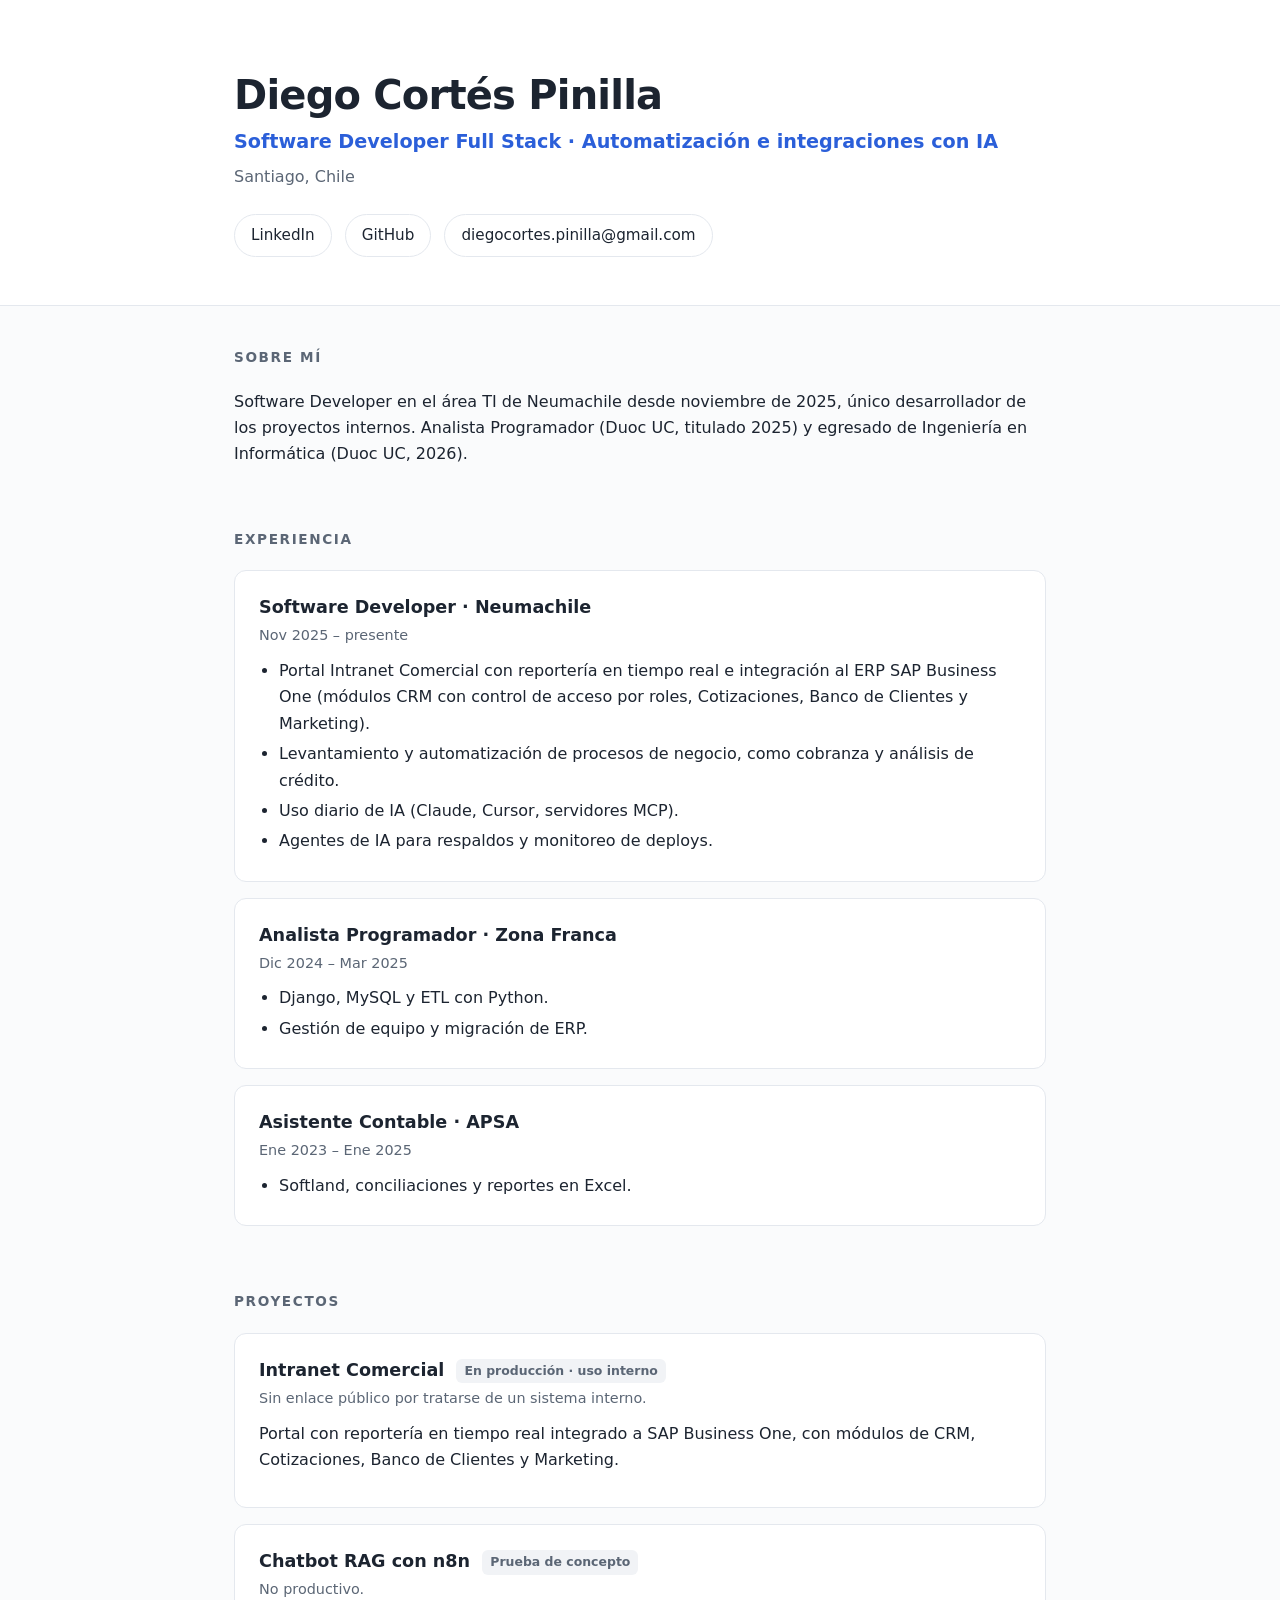
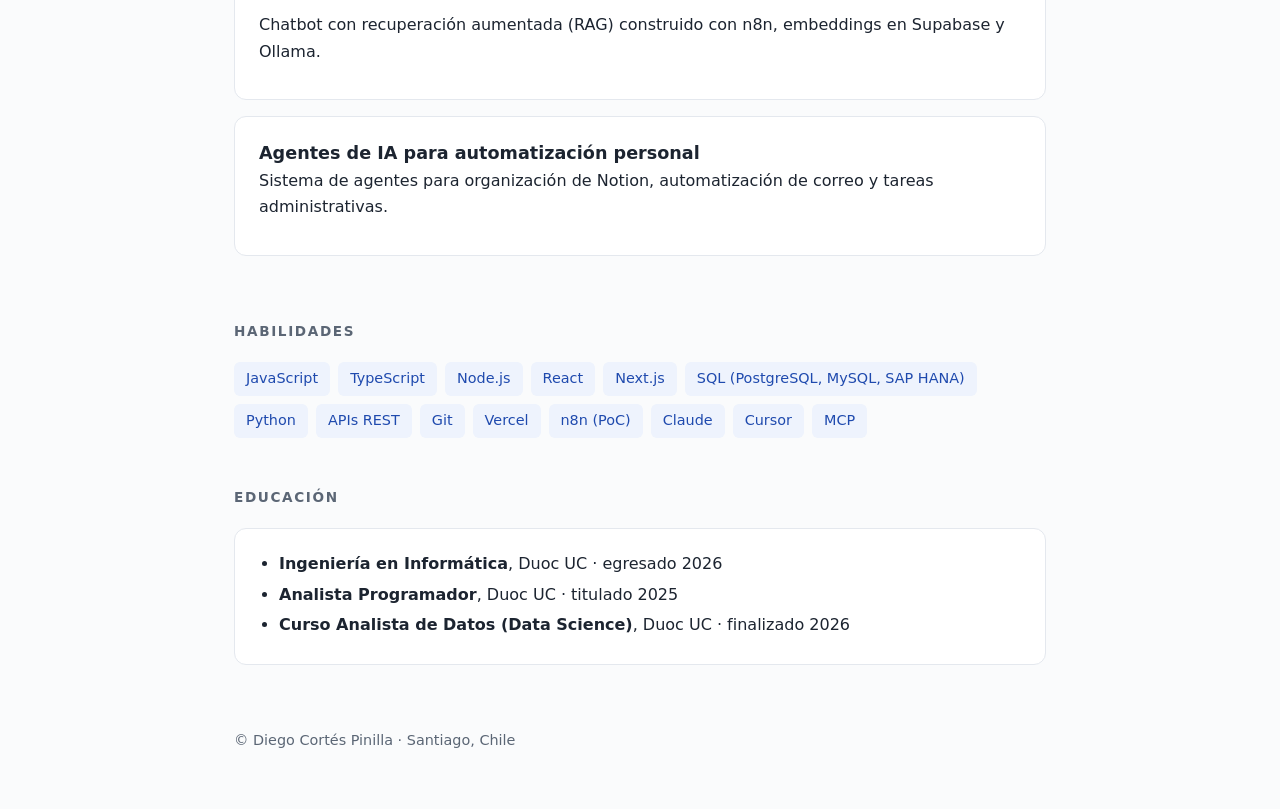
==== index.html @ e6b316a3 "Portafolio inicial" ====
<!DOCTYPE html>
<html lang="es"><head><meta charset="utf-8">
<meta name="viewport" content="width=device-width,initial-scale=1">
<title>Diego Cortés Pinilla · Software Developer Full Stack</title>
<meta name="description" content="Software Developer Full Stack · Automatización e integraciones con IA. Santiago, Chile.">
<style>
:root{--ink:#1c2430;--mute:#5b6675;--line:#e4e8ee;--acc:#2b5fd9;--bg:#fafbfc}
*{box-sizing:border-box}
body{margin:0;background:var(--bg);color:var(--ink);font:16px/1.65 system-ui,-apple-system,"Segoe UI",Roboto,Helvetica,Arial,sans-serif}
.w{max-width:860px;margin:0 auto;padding:0 24px}
header{padding:72px 0 40px;border-bottom:1px solid var(--line);background:#fff}
h1{font-size:2.5rem;line-height:1.15;margin:0 0 8px;letter-spacing:-.02em}
.sub{font-size:1.2rem;color:var(--acc);margin:0 0 6px;font-weight:600}
.loc{color:var(--mute);margin:0 0 24px}
.links a{display:inline-block;margin:0 8px 8px 0;padding:8px 16px;border:1px solid var(--line);border-radius:999px;color:var(--ink);text-decoration:none;font-size:.95rem;background:#fff}
.links a:hover{border-color:var(--acc);color:var(--acc)}
section{padding:40px 0 8px}
h2{font-size:.85rem;text-transform:uppercase;letter-spacing:.12em;color:var(--mute);margin:0 0 20px}
.card{background:#fff;border:1px solid var(--line);border-radius:12px;padding:22px 24px;margin-bottom:16px}
.card h3{margin:0;font-size:1.1rem}
.meta{color:var(--mute);font-size:.9rem;margin:2px 0 10px}
ul{margin:0;padding-left:20px}li{margin-bottom:4px}
p{margin:0 0 12px}
.tags{display:flex;flex-wrap:wrap;gap:8px}
.tags span{background:#eef3fd;color:#1f4aae;padding:5px 12px;border-radius:6px;font-size:.9rem}
.tag2{display:inline-block;background:#f1f3f6;color:var(--mute);border-radius:6px;padding:2px 8px;font-size:.78rem;margin-left:6px;vertical-align:middle}
footer{padding:40px 0 56px;color:var(--mute);font-size:.9rem}
@media(max-width:600px){h1{font-size:2rem}header{padding:48px 0 28px}}
</style></head><body>
<header><div class="w">
<h1>Diego Cortés Pinilla</h1>
<p class="sub">Software Developer Full Stack · Automatización e integraciones con IA</p>
<p class="loc">Santiago, Chile</p>
<div class="links">
<a href="https://www.linkedin.com/in/diegocortes-informatico/">LinkedIn</a>
<a href="https://github.com/DiegoFCP">GitHub</a>
<a href="mailto:diegocortes.pinilla@gmail.com">diegocortes.pinilla@gmail.com</a>
</div></div></header>
<main class="w">
<section><h2>Sobre mí</h2>
<p>Software Developer en el área TI de Neumachile desde noviembre de 2025, único desarrollador de los proyectos internos. Analista Programador (Duoc UC, titulado 2025) y egresado de Ingeniería en Informática (Duoc UC, 2026).</p></section>

<section><h2>Experiencia</h2>
<div class="card"><h3>Software Developer · Neumachile</h3><div class="meta">Nov 2025 – presente</div>
<ul>
<li>Portal Intranet Comercial con reportería en tiempo real e integración al ERP SAP Business One (módulos CRM con control de acceso por roles, Cotizaciones, Banco de Clientes y Marketing).</li>
<li>Levantamiento y automatización de procesos de negocio, como cobranza y análisis de crédito.</li>
<li>Uso diario de IA (Claude, Cursor, servidores MCP).</li>
<li>Agentes de IA para respaldos y monitoreo de deploys.</li></ul></div>
<div class="card"><h3>Analista Programador · Zona Franca</h3><div class="meta">Dic 2024 – Mar 2025</div>
<ul><li>Django, MySQL y ETL con Python.</li><li>Gestión de equipo y migración de ERP.</li></ul></div>
<div class="card"><h3>Asistente Contable · APSA</h3><div class="meta">Ene 2023 – Ene 2025</div>
<ul><li>Softland, conciliaciones y reportes en Excel.</li></ul></div></section>

<section><h2>Proyectos</h2>
<div class="card"><h3>Intranet Comercial <span class="tag2">En producción · uso interno</span></h3>
<p class="meta">Sin enlace público por tratarse de un sistema interno.</p>
<p>Portal con reportería en tiempo real integrado a SAP Business One, con módulos de CRM, Cotizaciones, Banco de Clientes y Marketing.</p></div>
<div class="card"><h3>Chatbot RAG con n8n <span class="tag2">Prueba de concepto</span></h3>
<p class="meta">No productivo.</p>
<p>Chatbot con recuperación aumentada (RAG) construido con n8n, embeddings en Supabase y Ollama.</p></div>
<div class="card"><h3>Agentes de IA para automatización personal</h3>
<p>Sistema de agentes para organización de Notion, automatización de correo y tareas administrativas.</p></div></section>

<section><h2>Habilidades</h2>
<div class="tags"><span>JavaScript</span><span>TypeScript</span><span>Node.js</span><span>React</span><span>Next.js</span><span>SQL (PostgreSQL, MySQL, SAP HANA)</span><span>Python</span><span>APIs REST</span><span>Git</span><span>Vercel</span><span>n8n (PoC)</span><span>Claude</span><span>Cursor</span><span>MCP</span></div></section>

<section><h2>Educación</h2>
<div class="card"><ul>
<li><strong>Ingeniería en Informática</strong>, Duoc UC · egresado 2026</li>
<li><strong>Analista Programador</strong>, Duoc UC · titulado 2025</li>
<li><strong>Curso Analista de Datos (Data Science)</strong>, Duoc UC · finalizado 2026</li></ul></div></section>
</main>
<footer><div class="w">© Diego Cortés Pinilla · Santiago, Chile</div></footer>
</body></html>
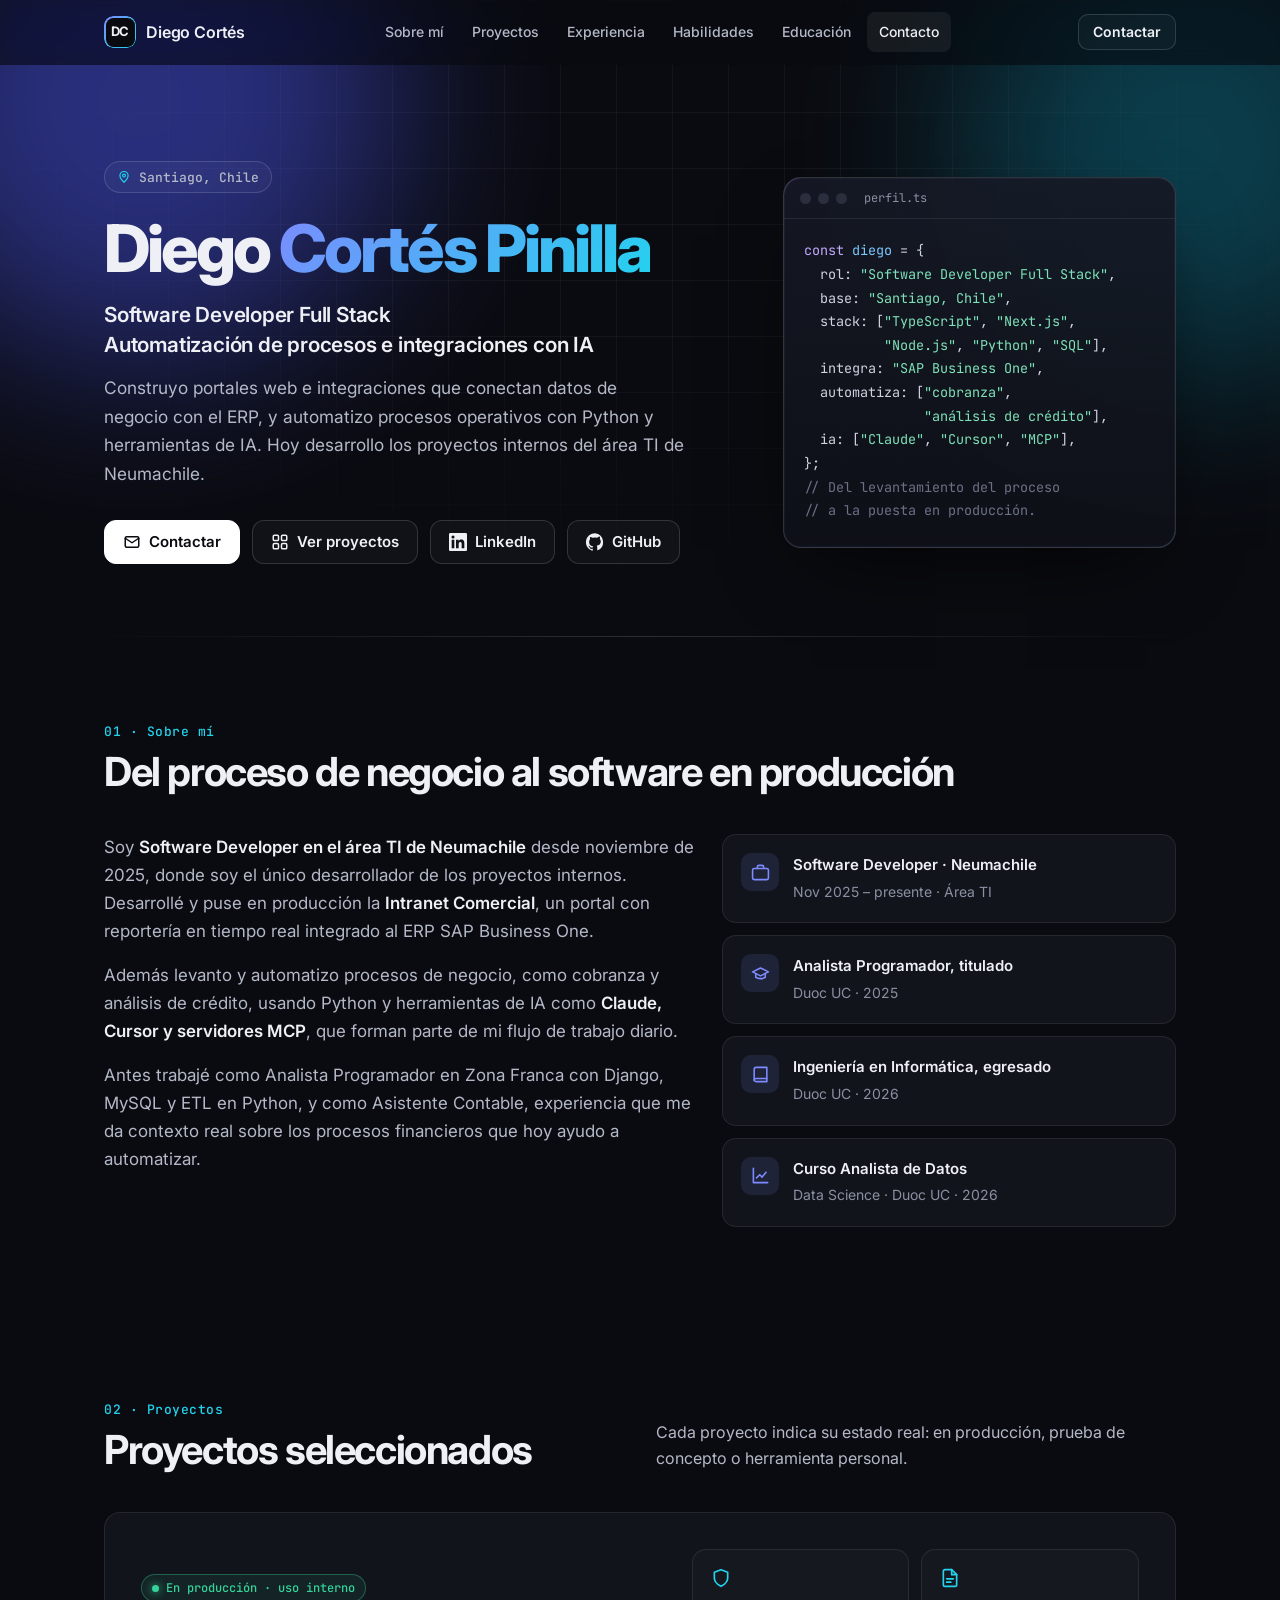
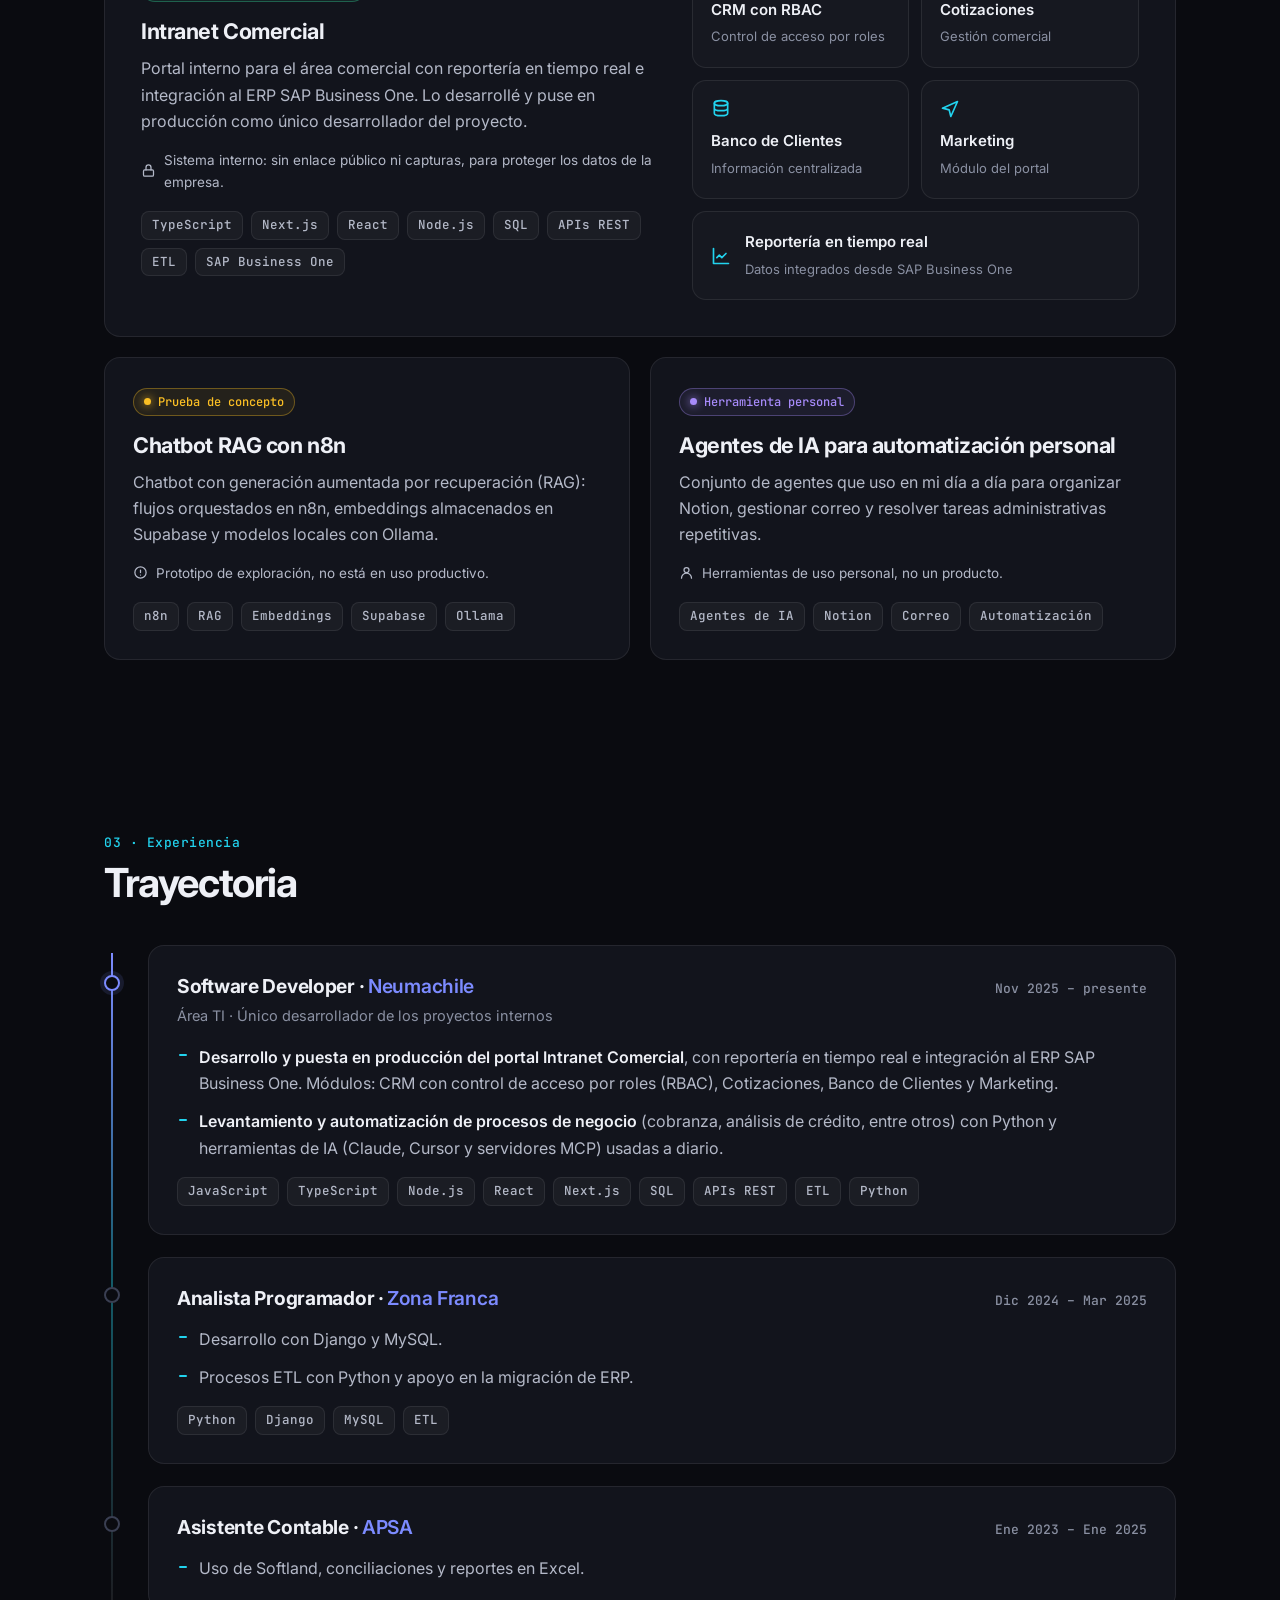
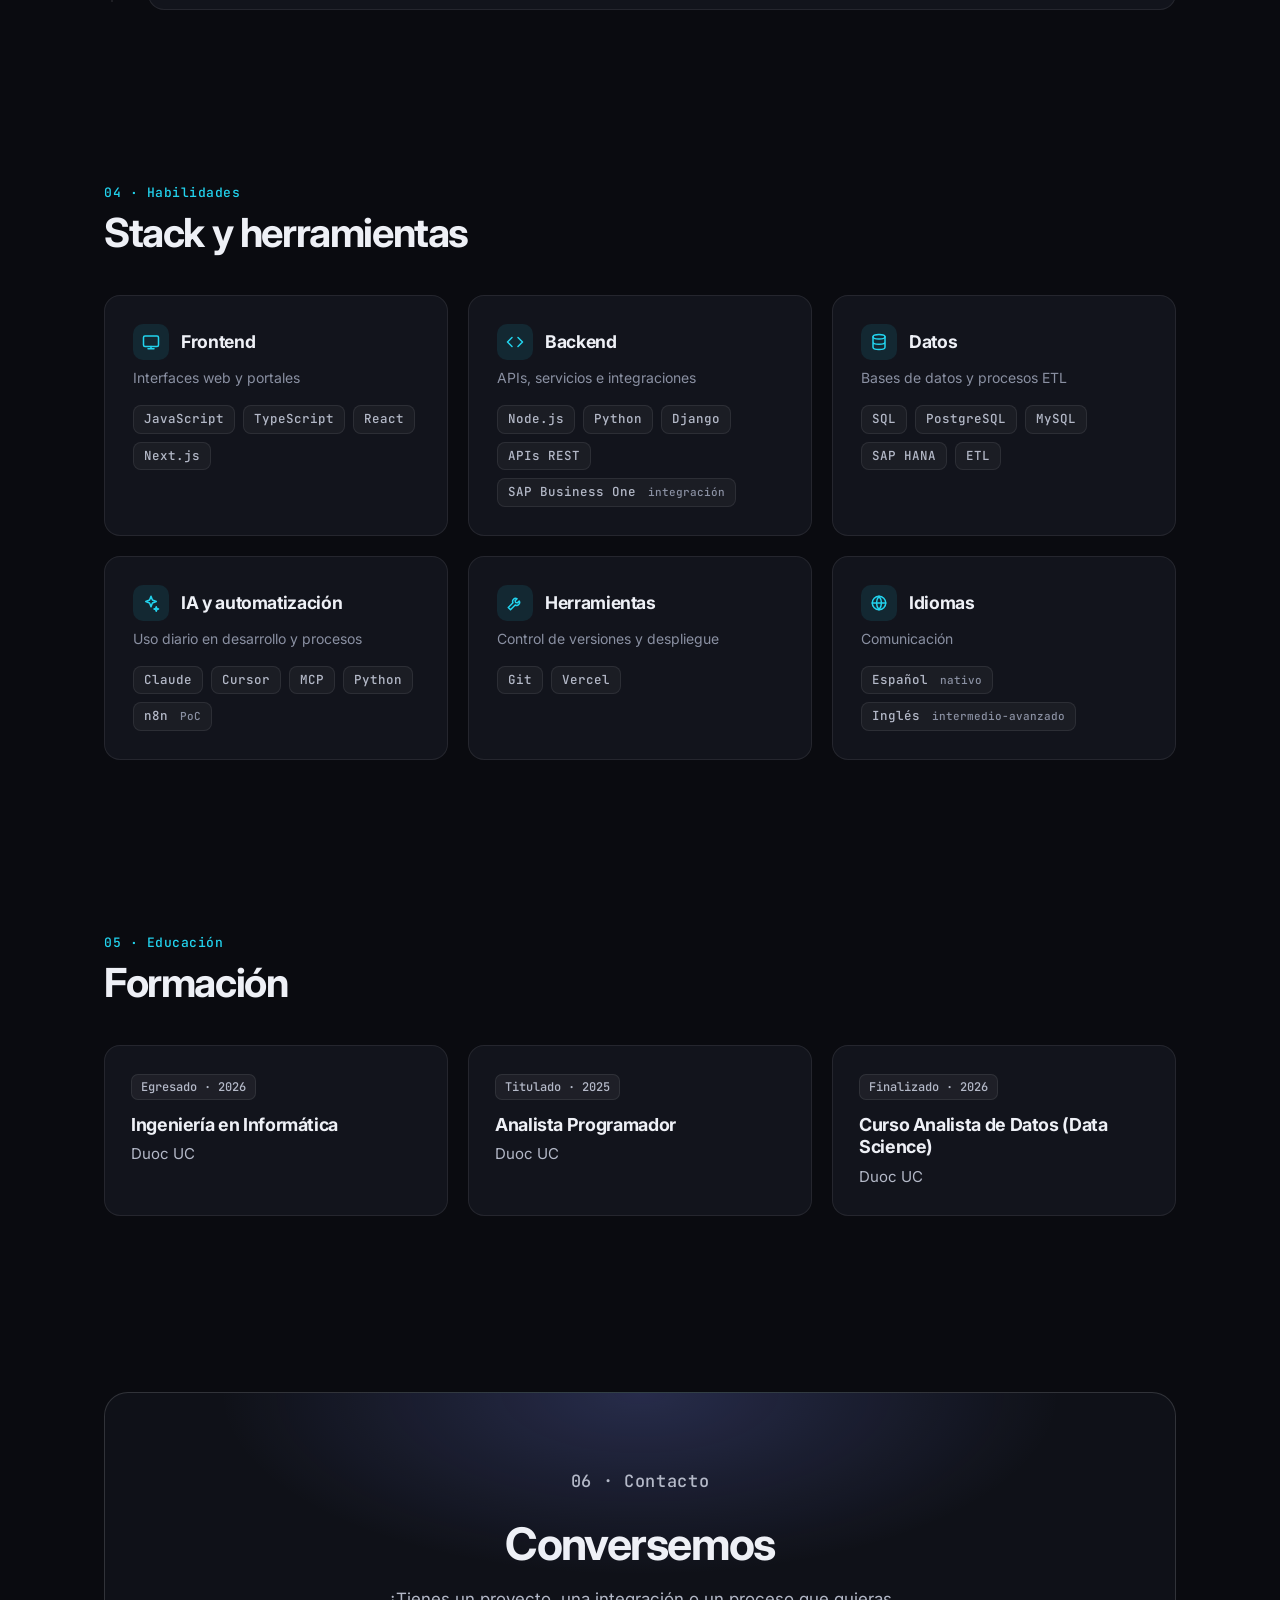
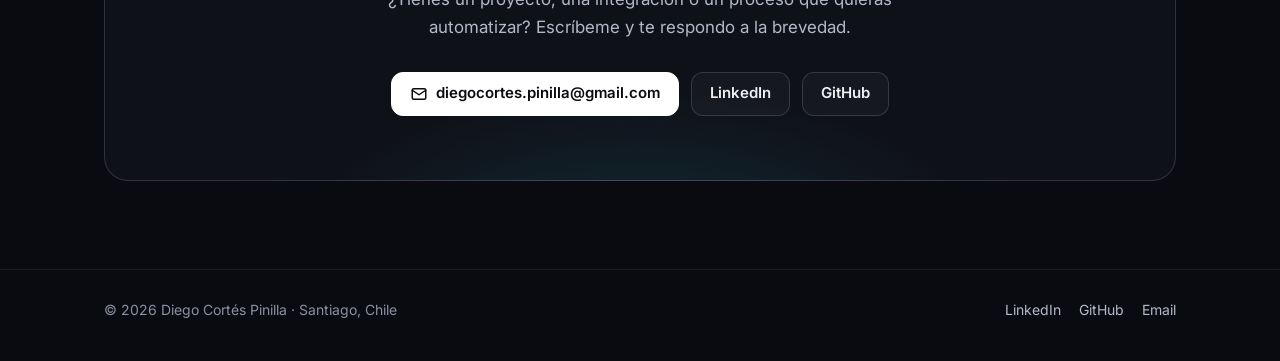
==== commit d1b7b4f7: "Portafolio v2: rediseño profesional" ====
--- a/index.html
+++ b/index.html
@@ -1,75 +1,478 @@
 <!DOCTYPE html>
-<html lang="es"><head><meta charset="utf-8">
+<html lang="es-CL">
+<head>
+<meta charset="utf-8">
 <meta name="viewport" content="width=device-width,initial-scale=1">
 <title>Diego Cortés Pinilla · Software Developer Full Stack</title>
-<meta name="description" content="Software Developer Full Stack · Automatización e integraciones con IA. Santiago, Chile.">
+<meta name="description" content="Diego Cortés Pinilla, Software Developer Full Stack en Santiago de Chile. Portales web, integraciones con SAP Business One y automatización de procesos con IA.">
+<meta name="author" content="Diego Cortés Pinilla">
+<meta name="theme-color" content="#0a0b10">
+<link rel="canonical" href="https://diegofcp.github.io/">
+<meta property="og:type" content="website">
+<meta property="og:locale" content="es_CL">
+<meta property="og:url" content="https://diegofcp.github.io/">
+<meta property="og:title" content="Diego Cortés Pinilla · Software Developer Full Stack">
+<meta property="og:description" content="Portales web, integraciones con SAP Business One y automatización de procesos con IA. Santiago, Chile.">
+<meta property="og:image" content="https://diegofcp.github.io/assets/og.png">
+<meta property="og:image:width" content="1200">
+<meta property="og:image:height" content="630">
+<meta name="twitter:card" content="summary_large_image">
+<meta name="twitter:title" content="Diego Cortés Pinilla · Software Developer Full Stack">
+<meta name="twitter:description" content="Portales web, integraciones con SAP Business One y automatización de procesos con IA.">
+<meta name="twitter:image" content="https://diegofcp.github.io/assets/og.png">
+<link rel="icon" href="data:image/svg+xml,%3Csvg xmlns='http://www.w3.org/2000/svg' viewBox='0 0 64 64'%3E%3Cdefs%3E%3ClinearGradient id='g' x1='0' y1='0' x2='1' y2='1'%3E%3Cstop offset='0' stop-color='%236d7cff'/%3E%3Cstop offset='1' stop-color='%2322d3ee'/%3E%3C/linearGradient%3E%3C/defs%3E%3Crect width='64' height='64' rx='14' fill='%230a0b10'/%3E%3Crect x='2' y='2' width='60' height='60' rx='12' fill='none' stroke='url(%23g)' stroke-width='3'/%3E%3Ctext x='32' y='42' text-anchor='middle' font-family='Inter,Arial,sans-serif' font-weight='700' font-size='26' fill='%23ffffff'%3EDC%3C/text%3E%3C/svg%3E">
+<link rel="preconnect" href="https://fonts.googleapis.com">
+<link rel="preconnect" href="https://fonts.gstatic.com" crossorigin>
+<link href="https://fonts.googleapis.com/css2?family=Inter:wght@400;500;600;700;800&family=JetBrains+Mono:wght@400;500&display=swap" rel="stylesheet">
 <style>
-:root{--ink:#1c2430;--mute:#5b6675;--line:#e4e8ee;--acc:#2b5fd9;--bg:#fafbfc}
-*{box-sizing:border-box}
-body{margin:0;background:var(--bg);color:var(--ink);font:16px/1.65 system-ui,-apple-system,"Segoe UI",Roboto,Helvetica,Arial,sans-serif}
-.w{max-width:860px;margin:0 auto;padding:0 24px}
-header{padding:72px 0 40px;border-bottom:1px solid var(--line);background:#fff}
-h1{font-size:2.5rem;line-height:1.15;margin:0 0 8px;letter-spacing:-.02em}
-.sub{font-size:1.2rem;color:var(--acc);margin:0 0 6px;font-weight:600}
-.loc{color:var(--mute);margin:0 0 24px}
-.links a{display:inline-block;margin:0 8px 8px 0;padding:8px 16px;border:1px solid var(--line);border-radius:999px;color:var(--ink);text-decoration:none;font-size:.95rem;background:#fff}
-.links a:hover{border-color:var(--acc);color:var(--acc)}
-section{padding:40px 0 8px}
-h2{font-size:.85rem;text-transform:uppercase;letter-spacing:.12em;color:var(--mute);margin:0 0 20px}
-.card{background:#fff;border:1px solid var(--line);border-radius:12px;padding:22px 24px;margin-bottom:16px}
-.card h3{margin:0;font-size:1.1rem}
-.meta{color:var(--mute);font-size:.9rem;margin:2px 0 10px}
-ul{margin:0;padding-left:20px}li{margin-bottom:4px}
-p{margin:0 0 12px}
-.tags{display:flex;flex-wrap:wrap;gap:8px}
-.tags span{background:#eef3fd;color:#1f4aae;padding:5px 12px;border-radius:6px;font-size:.9rem}
-.tag2{display:inline-block;background:#f1f3f6;color:var(--mute);border-radius:6px;padding:2px 8px;font-size:.78rem;margin-left:6px;vertical-align:middle}
-footer{padding:40px 0 56px;color:var(--mute);font-size:.9rem}
-@media(max-width:600px){h1{font-size:2rem}header{padding:48px 0 28px}}
-</style></head><body>
-<header><div class="w">
-<h1>Diego Cortés Pinilla</h1>
-<p class="sub">Software Developer Full Stack · Automatización e integraciones con IA</p>
-<p class="loc">Santiago, Chile</p>
-<div class="links">
-<a href="https://www.linkedin.com/in/diegocortes-informatico/">LinkedIn</a>
-<a href="https://github.com/DiegoFCP">GitHub</a>
-<a href="mailto:diegocortes.pinilla@gmail.com">diegocortes.pinilla@gmail.com</a>
-</div></div></header>
-<main class="w">
-<section><h2>Sobre mí</h2>
-<p>Software Developer en el área TI de Neumachile desde noviembre de 2025, único desarrollador de los proyectos internos. Analista Programador (Duoc UC, titulado 2025) y egresado de Ingeniería en Informática (Duoc UC, 2026).</p></section>
-
-<section><h2>Experiencia</h2>
-<div class="card"><h3>Software Developer · Neumachile</h3><div class="meta">Nov 2025 – presente</div>
-<ul>
-<li>Portal Intranet Comercial con reportería en tiempo real e integración al ERP SAP Business One (módulos CRM con control de acceso por roles, Cotizaciones, Banco de Clientes y Marketing).</li>
-<li>Levantamiento y automatización de procesos de negocio, como cobranza y análisis de crédito.</li>
-<li>Uso diario de IA (Claude, Cursor, servidores MCP).</li>
-<li>Agentes de IA para respaldos y monitoreo de deploys.</li></ul></div>
-<div class="card"><h3>Analista Programador · Zona Franca</h3><div class="meta">Dic 2024 – Mar 2025</div>
-<ul><li>Django, MySQL y ETL con Python.</li><li>Gestión de equipo y migración de ERP.</li></ul></div>
-<div class="card"><h3>Asistente Contable · APSA</h3><div class="meta">Ene 2023 – Ene 2025</div>
-<ul><li>Softland, conciliaciones y reportes en Excel.</li></ul></div></section>
-
-<section><h2>Proyectos</h2>
-<div class="card"><h3>Intranet Comercial <span class="tag2">En producción · uso interno</span></h3>
-<p class="meta">Sin enlace público por tratarse de un sistema interno.</p>
-<p>Portal con reportería en tiempo real integrado a SAP Business One, con módulos de CRM, Cotizaciones, Banco de Clientes y Marketing.</p></div>
-<div class="card"><h3>Chatbot RAG con n8n <span class="tag2">Prueba de concepto</span></h3>
-<p class="meta">No productivo.</p>
-<p>Chatbot con recuperación aumentada (RAG) construido con n8n, embeddings en Supabase y Ollama.</p></div>
-<div class="card"><h3>Agentes de IA para automatización personal</h3>
-<p>Sistema de agentes para organización de Notion, automatización de correo y tareas administrativas.</p></div></section>
-
-<section><h2>Habilidades</h2>
-<div class="tags"><span>JavaScript</span><span>TypeScript</span><span>Node.js</span><span>React</span><span>Next.js</span><span>SQL (PostgreSQL, MySQL, SAP HANA)</span><span>Python</span><span>APIs REST</span><span>Git</span><span>Vercel</span><span>n8n (PoC)</span><span>Claude</span><span>Cursor</span><span>MCP</span></div></section>
-
-<section><h2>Educación</h2>
-<div class="card"><ul>
-<li><strong>Ingeniería en Informática</strong>, Duoc UC · egresado 2026</li>
-<li><strong>Analista Programador</strong>, Duoc UC · titulado 2025</li>
-<li><strong>Curso Analista de Datos (Data Science)</strong>, Duoc UC · finalizado 2026</li></ul></div></section>
+:root{
+  --bg:#0a0b10;--bg2:#0f1118;--card:#12141c;--card2:#161925;
+  --line:rgba(255,255,255,.08);--line2:rgba(255,255,255,.14);
+  --ink:#eef0f6;--ink2:#b4b9c8;--mute:#8a90a2;
+  --acc:#7c8bff;--acc2:#22d3ee;--ok:#34d399;--warn:#fbbf24;--info:#a78bfa;
+  --grad:linear-gradient(135deg,#7c8bff 0%,#22d3ee 100%);
+  --r:16px;--maxw:1120px;
+  --sans:"Inter",system-ui,-apple-system,"Segoe UI",Roboto,Helvetica,Arial,sans-serif;
+  --mono:"JetBrains Mono",ui-monospace,SFMono-Regular,Menlo,Consolas,monospace;
+}
+*,*::before,*::after{box-sizing:border-box}
+html{scroll-behavior:smooth;scroll-padding-top:84px;-webkit-text-size-adjust:100%}
+body{margin:0;background:var(--bg);color:var(--ink);font:16px/1.65 var(--sans);-webkit-font-smoothing:antialiased;overflow-x:hidden}
+a{color:inherit}
+img,svg{display:block}
+::selection{background:rgba(124,139,255,.35)}
+:focus-visible{outline:2px solid var(--acc2);outline-offset:3px;border-radius:8px}
+.skip{position:absolute;left:-9999px;top:8px;z-index:100;background:#fff;color:#000;padding:8px 14px;border-radius:8px}
+.skip:focus{left:12px}
+.wrap{max-width:var(--maxw);margin:0 auto;padding:0 24px}
+
+/* Background decoration */
+.bg-fx{position:absolute;inset:0 0 auto 0;height:900px;pointer-events:none;z-index:0;overflow:hidden}
+.bg-fx::before{content:"";position:absolute;inset:0;background-image:linear-gradient(var(--line) 1px,transparent 1px),linear-gradient(90deg,var(--line) 1px,transparent 1px);background-size:56px 56px;mask-image:radial-gradient(ellipse 70% 60% at 50% 20%,#000 30%,transparent 75%);-webkit-mask-image:radial-gradient(ellipse 70% 60% at 50% 20%,#000 30%,transparent 75%);opacity:.55}
+.orb{position:absolute;border-radius:50%;filter:blur(90px);opacity:.45}
+.orb.a{width:520px;height:520px;background:#4f5bff;top:-160px;left:-120px}
+.orb.b{width:460px;height:460px;background:#0ea5c6;top:-80px;right:-140px;opacity:.32}
+
+/* Nav */
+.nav{position:sticky;top:0;z-index:50;backdrop-filter:saturate(160%) blur(14px);-webkit-backdrop-filter:saturate(160%) blur(14px);background:rgba(10,11,16,.68);border-bottom:1px solid transparent;transition:border-color .2s,background .2s}
+.nav.scrolled{border-bottom-color:var(--line);background:rgba(10,11,16,.86)}
+.nav .wrap{display:flex;align-items:center;justify-content:space-between;height:64px;gap:16px}
+.brand{display:flex;align-items:center;gap:10px;text-decoration:none;font-weight:600;letter-spacing:-.01em}
+.mono{width:32px;height:32px;border-radius:9px;display:grid;place-items:center;font-weight:700;font-size:13px;background:#0a0b10;position:relative}
+.mono::before{content:"";position:absolute;inset:0;border-radius:9px;padding:1.5px;background:var(--grad);-webkit-mask:linear-gradient(#000 0 0) content-box,linear-gradient(#000 0 0);-webkit-mask-composite:xor;mask-composite:exclude}
+.nav ul{list-style:none;display:flex;gap:4px;margin:0;padding:0}
+.nav ul a{display:block;padding:8px 12px;border-radius:8px;text-decoration:none;color:var(--ink2);font-size:14px;font-weight:500;transition:color .15s,background .15s}
+.nav ul a:hover,.nav ul a.active{color:var(--ink);background:rgba(255,255,255,.06)}
+.nav-cta{font-size:14px}
+.menu-btn{display:none;background:none;border:1px solid var(--line2);color:var(--ink);border-radius:10px;width:40px;height:40px;cursor:pointer;place-items:center}
+
+/* Buttons */
+.btn{display:inline-flex;align-items:center;gap:8px;height:44px;padding:0 18px;border-radius:12px;font-weight:600;font-size:15px;text-decoration:none;border:1px solid var(--line2);background:rgba(255,255,255,.03);color:var(--ink);transition:transform .15s,background .15s,border-color .15s,box-shadow .2s;white-space:nowrap}
+.btn:hover{background:rgba(255,255,255,.07);border-color:rgba(255,255,255,.24);transform:translateY(-1px)}
+.btn svg{width:18px;height:18px}
+.btn.primary{background:#fff;color:#0a0b10;border-color:#fff}
+.btn.primary:hover{background:#e9ebff;box-shadow:0 8px 30px -8px rgba(124,139,255,.6)}
+.btn.sm{height:36px;padding:0 14px;font-size:14px;border-radius:10px}
+
+/* Hero */
+.hero{position:relative;z-index:1;padding:96px 0 72px}
+.hero-grid{display:grid;grid-template-columns:1.35fr .85fr;gap:56px;align-items:center}
+.eyebrow{display:inline-flex;align-items:center;gap:8px;font:500 13px/1 var(--mono);color:var(--ink2);padding:8px 12px;border:1px solid var(--line2);border-radius:999px;background:rgba(255,255,255,.03)}
+.eyebrow svg{width:14px;height:14px;color:var(--acc2)}
+h1{font-size:clamp(2.5rem,5.4vw,4.1rem);line-height:1.02;letter-spacing:-.045em;margin:22px 0 18px;font-weight:800}
+.grad{background:var(--grad);-webkit-background-clip:text;background-clip:text;color:transparent}
+.role{line-height:1.45;font-size:clamp(1.05rem,2vw,1.3rem);color:var(--ink);font-weight:600;margin:0 0 14px;letter-spacing:-.01em}
+.lede{font-size:1.08rem;color:var(--ink2);max-width:580px;margin:0 0 32px}
+.cta{display:flex;flex-wrap:wrap;gap:12px}
+
+/* Hero visual: code card */
+.code{position:relative;border-radius:18px;background:linear-gradient(180deg,rgba(22,25,37,.92),rgba(15,17,24,.92));border:1px solid var(--line2);box-shadow:0 30px 80px -30px rgba(0,0,0,.8),0 0 0 1px rgba(124,139,255,.06) inset;overflow:hidden}
+.code::before{content:"";position:absolute;inset:-1px;border-radius:18px;padding:1px;background:linear-gradient(140deg,rgba(124,139,255,.6),transparent 40%,transparent 60%,rgba(34,211,238,.5));-webkit-mask:linear-gradient(#000 0 0) content-box,linear-gradient(#000 0 0);-webkit-mask-composite:xor;mask-composite:exclude;pointer-events:none}
+.code-bar{display:flex;align-items:center;gap:7px;padding:12px 16px;border-bottom:1px solid var(--line)}
+.code-bar i{width:11px;height:11px;border-radius:50%;background:#2a2e3d}
+.code-bar span{margin-left:10px;font:12px var(--mono);color:var(--mute)}
+.code pre{margin:0;padding:20px 20px 24px;font:13.5px/1.75 var(--mono);color:#cfd3e1;overflow-x:auto}
+.k{color:#c4a7ff}.s{color:#7ee2b8}.p{color:#7cc7ff}.c{color:#6b7186}
+
+/* Sections */
+section{position:relative;z-index:1;padding:88px 0}
+.sec-head{display:flex;align-items:flex-end;justify-content:space-between;gap:24px;margin-bottom:40px;flex-wrap:wrap}
+.kicker{font:500 13px/1 var(--mono);color:var(--acc2);letter-spacing:.04em;margin:0 0 12px}
+h2{font-size:clamp(1.8rem,3.4vw,2.5rem);line-height:1.1;letter-spacing:-.035em;margin:0;font-weight:700}
+.sec-sub{color:var(--ink2);max-width:520px;margin:0}
+.divider{height:1px;background:linear-gradient(90deg,transparent,var(--line2),transparent);max-width:var(--maxw);margin:0 auto}
+
+/* About */
+.about-grid{display:grid;grid-template-columns:1.3fr 1fr;gap:28px}
+.about-text p{color:var(--ink2);font-size:1.06rem;margin:0 0 16px}
+.about-text strong{color:var(--ink);font-weight:600}
+.facts{display:grid;gap:12px}
+.fact{display:flex;gap:14px;align-items:flex-start;padding:18px;border:1px solid var(--line);border-radius:14px;background:var(--card)}
+.fact .ic{flex:none;width:38px;height:38px;border-radius:10px;display:grid;place-items:center;background:rgba(124,139,255,.12);color:var(--acc)}
+.fact .ic svg{width:19px;height:19px}
+.fact b{display:block;font-weight:600;font-size:15px}
+.fact span{color:var(--mute);font-size:14px}
+
+/* Cards */
+.card{position:relative;border:1px solid var(--line);background:var(--card);border-radius:var(--r);padding:28px;transition:border-color .2s,transform .2s,background .2s;overflow:hidden}
+.card:hover{border-color:var(--line2);transform:translateY(-3px);background:var(--card2)}
+.card.spot::after{content:"";position:absolute;inset:0;background:radial-gradient(420px circle at var(--mx,50%) var(--my,0%),rgba(124,139,255,.10),transparent 45%);opacity:0;transition:opacity .25s;pointer-events:none}
+.card.spot:hover::after{opacity:1}
+
+/* Projects */
+.projects{display:grid;grid-template-columns:repeat(6,1fr);gap:20px}
+.projects .feat{grid-column:span 6;display:grid;grid-template-columns:1.15fr 1fr;gap:36px;align-items:center;padding:36px}
+.projects .half{grid-column:span 3}
+.badge{display:inline-flex;align-items:center;gap:7px;font:500 12px/1 var(--mono);padding:7px 10px;border-radius:999px;border:1px solid}
+.badge::before{content:"";width:7px;height:7px;border-radius:50%;background:currentColor;box-shadow:0 0 10px currentColor}
+.b-prod{color:var(--ok);border-color:rgba(52,211,153,.35);background:rgba(52,211,153,.08)}
+.b-poc{color:var(--warn);border-color:rgba(251,191,36,.35);background:rgba(251,191,36,.08)}
+.b-pers{color:var(--info);border-color:rgba(167,139,250,.35);background:rgba(167,139,250,.08)}
+.card h3{font-size:1.35rem;letter-spacing:-.02em;margin:16px 0 10px;line-height:1.25}
+.card p{color:var(--ink2);margin:0 0 14px}
+.note{font-size:13.5px;color:var(--mute);display:flex;gap:8px;align-items:center}
+.note svg{width:15px;height:15px;flex:none}
+.tags{display:flex;flex-wrap:wrap;gap:8px;list-style:none;margin:18px 0 0;padding:0}
+.tags li{font:500 12.5px/1 var(--mono);color:var(--ink2);padding:7px 10px;border-radius:8px;background:rgba(255,255,255,.04);border:1px solid var(--line)}
+.modules{display:grid;grid-template-columns:1fr 1fr;gap:12px}
+.mod{padding:18px;border-radius:14px;border:1px solid var(--line);background:rgba(255,255,255,.02)}
+.mod svg{width:20px;height:20px;color:var(--acc2);margin-bottom:10px}
+.mod b{display:block;font-size:15px;font-weight:600}
+.mod span{font-size:13px;color:var(--mute)}
+.mod.wide{grid-column:span 2;display:flex;align-items:center;gap:14px}
+.mod.wide svg{margin:0;flex:none}
+
+/* Timeline */
+.timeline{position:relative;list-style:none;margin:0;padding:0}
+.timeline::before{content:"";position:absolute;left:7px;top:8px;bottom:8px;width:2px;background:linear-gradient(180deg,var(--acc),rgba(34,211,238,.4) 50%,var(--line) 100%)}
+.tl{position:relative;padding-left:44px;margin-bottom:22px}
+.tl:last-child{margin-bottom:0}
+.tl::before{content:"";position:absolute;left:0;top:30px;width:16px;height:16px;border-radius:50%;background:var(--bg);border:2px solid var(--acc);box-shadow:0 0 0 4px rgba(124,139,255,.12)}
+.tl.past::before{border-color:#3a3f52;box-shadow:none}
+.tl-head{display:flex;justify-content:space-between;gap:16px;flex-wrap:wrap;align-items:baseline}
+.tl h3{margin:0;font-size:1.2rem;letter-spacing:-.015em}
+.tl .org{color:var(--acc);font-weight:600}
+.tl time,.when{font:500 13px var(--mono);color:var(--mute)}
+.tl .ctx{color:var(--mute);font-size:14.5px;margin:6px 0 0}
+.tl ul:not(.tags){margin:16px 0 0;padding:0;list-style:none;display:grid;gap:12px}
+.tl ul:not(.tags) li{position:relative;padding-left:22px;color:var(--ink2)}
+.tl ul:not(.tags) li::before{content:"";position:absolute;left:2px;top:.68em;width:8px;height:2px;border-radius:2px;background:var(--acc2)}
+.tl ul:not(.tags) li strong{color:var(--ink);font-weight:600}
+.tl .tags{margin-top:16px}
+
+/* Skills */
+.skills{display:grid;grid-template-columns:repeat(3,1fr);gap:20px}
+.skill h3{display:flex;align-items:center;gap:12px;margin:0 0 6px;font-size:1.1rem}
+.skill h3 .ic{width:36px;height:36px;border-radius:10px;display:grid;place-items:center;background:rgba(34,211,238,.1);color:var(--acc2)}
+.skill h3 .ic svg{width:18px;height:18px}
+.skill p{font-size:14px;color:var(--mute);margin:0}
+.skill .tags{margin-top:16px}
+.skill .tags li small{color:var(--mute);font-size:11px;margin-left:4px}
+
+/* Education */
+.edu{display:grid;grid-template-columns:repeat(3,1fr);gap:20px}
+.edu .card{padding:26px}
+.edu h3{font-size:1.12rem;margin:14px 0 6px}
+.edu .inst{color:var(--ink2);font-size:15px;margin:0}
+.st{display:inline-block;font:500 12px/1 var(--mono);padding:6px 9px;border-radius:7px;background:rgba(255,255,255,.05);border:1px solid var(--line);color:var(--ink2)}
+.lang{margin-top:20px;display:flex;align-items:center;gap:12px;color:var(--ink2);font-size:15px}
+.lang svg{width:18px;height:18px;color:var(--acc)}
+
+/* Contact */
+.contact{position:relative;border-radius:24px;padding:64px 40px;text-align:center;overflow:hidden;border:1px solid var(--line2);background:radial-gradient(600px 260px at 50% 0%,rgba(124,139,255,.22),transparent 70%),radial-gradient(500px 240px at 50% 120%,rgba(34,211,238,.14),transparent 70%),var(--bg2)}
+.contact h2{font-size:clamp(1.9rem,4vw,2.8rem)}
+.contact p{color:var(--ink2);max-width:540px;margin:16px auto 30px;font-size:1.06rem}
+.contact .cta{justify-content:center}
+
+footer{position:relative;z-index:1;border-top:1px solid var(--line);padding:28px 0 40px;color:var(--mute);font-size:14px}
+footer .wrap{display:flex;justify-content:space-between;gap:16px;flex-wrap:wrap;align-items:center}
+footer nav{display:flex;gap:18px}
+footer a{text-decoration:none;color:var(--ink2)}
+footer a:hover{color:var(--ink)}
+
+/* Reveal */
+.js .reveal{opacity:0;transform:translateY(18px);transition:opacity .7s ease,transform .7s cubic-bezier(.2,.7,.2,1)}
+.js .reveal.in{opacity:1;transform:none}
+
+/* Responsive */
+@media (max-width:980px){
+  .hero-grid,.about-grid,.projects .feat{grid-template-columns:1fr}
+  .hero{padding:72px 0 56px}
+  .skills,.edu{grid-template-columns:1fr 1fr}
+}
+@media (max-width:820px){
+  .nav ul,.nav-cta{display:none}
+  .menu-btn{display:grid}
+  .nav.open ul{display:flex;flex-direction:column;position:absolute;top:64px;left:0;right:0;padding:12px 16px 18px;background:#0c0d13;border-bottom:1px solid var(--line);box-shadow:0 20px 40px -10px rgba(0,0,0,.7)}
+  .nav.open{background:#0c0d13;backdrop-filter:none;-webkit-backdrop-filter:none}
+  .nav.open ul a{padding:12px}
+  .projects .half{grid-column:span 6}
+}
+@media (max-width:600px){
+  .wrap{padding:0 20px}
+  section{padding:64px 0}
+  .hero{padding:56px 0 40px}
+  .skills,.edu{grid-template-columns:1fr}
+  .card,.projects .feat{padding:22px}
+  .modules{gap:10px}
+  .mod{padding:14px}
+  .mod b{font-size:14px}
+  .mod span{font-size:12.5px}
+  .cta .btn{flex:1 1 calc(50% - 6px);justify-content:center}
+  .contact{padding:44px 20px}
+  .code pre{font-size:12px}
+  .tl{padding-left:34px}
+  .orb.a{width:340px;height:340px}.orb.b{width:300px;height:300px}
+}
+@media (prefers-reduced-motion:reduce){
+  html{scroll-behavior:auto}
+  *,*::before,*::after{transition:none!important;animation:none!important}
+  .js .reveal{opacity:1;transform:none}
+}
+</style>
+<script>document.documentElement.classList.add('js')</script>
+</head>
+<body>
+<a class="skip" href="#main">Saltar al contenido</a>
+<div class="bg-fx" aria-hidden="true"><div class="orb a"></div><div class="orb b"></div></div>
+
+<header class="nav" id="nav">
+  <div class="wrap">
+    <a class="brand" href="#inicio" aria-label="Diego Cortés Pinilla, ir al inicio"><span class="mono" aria-hidden="true">DC</span><span>Diego Cortés</span></a>
+    <nav aria-label="Principal">
+      <ul id="menu">
+        <li><a href="#sobre-mi">Sobre mí</a></li>
+        <li><a href="#proyectos">Proyectos</a></li>
+        <li><a href="#experiencia">Experiencia</a></li>
+        <li><a href="#habilidades">Habilidades</a></li>
+        <li><a href="#educacion">Educación</a></li>
+        <li><a href="#contacto">Contacto</a></li>
+      </ul>
+    </nav>
+    <a class="btn sm nav-cta" href="mailto:diegocortes.pinilla@gmail.com">Contactar</a>
+    <button class="menu-btn" id="menuBtn" aria-label="Abrir menú" aria-expanded="false" aria-controls="menu">
+      <svg width="18" height="18" viewBox="0 0 24 24" fill="none" stroke="currentColor" stroke-width="2" stroke-linecap="round" aria-hidden="true"><path d="M4 7h16M4 12h16M4 17h16"/></svg>
+    </button>
+  </div>
+</header>
+
+<main id="main">
+  <!-- HERO -->
+  <section class="hero" id="inicio" aria-labelledby="hero-title">
+    <div class="wrap hero-grid">
+      <div>
+        <span class="eyebrow reveal"><svg viewBox="0 0 24 24" fill="none" stroke="currentColor" stroke-width="2" aria-hidden="true"><path d="M12 21s-7-6.2-7-11.5A7 7 0 0 1 19 9.5C19 14.8 12 21 12 21z"/><circle cx="12" cy="9.5" r="2.5"/></svg>Santiago, Chile</span>
+        <h1 id="hero-title" class="reveal">Diego <span class="grad">Cortés Pinilla</span></h1>
+        <p class="role reveal">Software Developer Full Stack<br>Automatización de procesos e integraciones con IA</p>
+        <p class="lede reveal">Construyo portales web e integraciones que conectan datos de negocio con el ERP, y automatizo procesos operativos con Python y herramientas de IA. Hoy desarrollo los proyectos internos del área TI de Neumachile.</p>
+        <div class="cta reveal">
+          <a class="btn primary" href="mailto:diegocortes.pinilla@gmail.com"><svg viewBox="0 0 24 24" fill="none" stroke="currentColor" stroke-width="2" stroke-linecap="round" stroke-linejoin="round" aria-hidden="true"><rect x="3" y="5" width="18" height="14" rx="2"/><path d="m3 7 9 6 9-6"/></svg>Contactar</a>
+          <a class="btn" href="#proyectos"><svg viewBox="0 0 24 24" fill="none" stroke="currentColor" stroke-width="2" stroke-linecap="round" stroke-linejoin="round" aria-hidden="true"><rect x="3" y="3" width="7" height="7" rx="1.5"/><rect x="14" y="3" width="7" height="7" rx="1.5"/><rect x="3" y="14" width="7" height="7" rx="1.5"/><rect x="14" y="14" width="7" height="7" rx="1.5"/></svg>Ver proyectos</a>
+          <a class="btn" href="https://www.linkedin.com/in/diegocortes-informatico/" target="_blank" rel="noopener noreferrer"><svg viewBox="0 0 24 24" fill="currentColor" aria-hidden="true"><path d="M20.45 20.45h-3.56v-5.57c0-1.33-.02-3.04-1.85-3.04-1.86 0-2.14 1.45-2.14 2.94v5.67H9.35V9h3.41v1.56h.05c.48-.9 1.64-1.85 3.37-1.85 3.6 0 4.27 2.37 4.27 5.46v6.28zM5.34 7.43a2.06 2.06 0 1 1 0-4.13 2.06 2.06 0 0 1 0 4.13zM7.12 20.45H3.56V9h3.56v11.45zM22.22 0H1.77C.79 0 0 .77 0 1.73v20.54C0 23.23.79 24 1.77 24h20.45c.98 0 1.78-.77 1.78-1.73V1.73C24 .77 23.2 0 22.22 0z"/></svg>LinkedIn</a>
+          <a class="btn" href="https://github.com/DiegoFCP" target="_blank" rel="noopener noreferrer"><svg viewBox="0 0 24 24" fill="currentColor" aria-hidden="true"><path d="M12 .3a12 12 0 0 0-3.8 23.4c.6.1.8-.3.8-.6v-2c-3.3.7-4-1.6-4-1.6-.6-1.4-1.4-1.8-1.4-1.8-1-.7.1-.7.1-.7 1.2.1 1.8 1.2 1.8 1.2 1 1.8 2.8 1.3 3.5 1 .1-.8.4-1.3.7-1.6-2.7-.3-5.5-1.3-5.5-6 0-1.2.5-2.3 1.3-3.1-.2-.4-.6-1.6.1-3.2 0 0 1-.3 3.4 1.2a11.5 11.5 0 0 1 6 0C17.3 4.5 18.3 4.8 18.3 4.8c.7 1.6.2 2.8.1 3.2.8.8 1.3 1.9 1.3 3.1 0 4.6-2.8 5.6-5.5 5.9.4.4.8 1.1.8 2.2v3.3c0 .3.2.7.8.6A12 12 0 0 0 12 .3"/></svg>GitHub</a>
+        </div>
+      </div>
+      <div class="code reveal" role="img" aria-label="Tarjeta decorativa estilo editor de código con el perfil de Diego: rol, stack principal y foco en integraciones y automatización con IA.">
+        <div class="code-bar" aria-hidden="true"><i></i><i></i><i></i><span>perfil.ts</span></div>
+<pre aria-hidden="true"><span class="k">const</span> <span class="p">diego</span> = {
+  rol: <span class="s">"Software Developer Full Stack"</span>,
+  base: <span class="s">"Santiago, Chile"</span>,
+  stack: [<span class="s">"TypeScript"</span>, <span class="s">"Next.js"</span>,
+          <span class="s">"Node.js"</span>, <span class="s">"Python"</span>, <span class="s">"SQL"</span>],
+  integra: <span class="s">"SAP Business One"</span>,
+  automatiza: [<span class="s">"cobranza"</span>,
+               <span class="s">"análisis de crédito"</span>],
+  ia: [<span class="s">"Claude"</span>, <span class="s">"Cursor"</span>, <span class="s">"MCP"</span>],
+};
+<span class="c">// Del levantamiento del proceso</span>
+<span class="c">// a la puesta en producción.</span></pre>
+      </div>
+    </div>
+  </section>
+
+  <div class="divider"></div>
+
+  <!-- SOBRE MÍ -->
+  <section id="sobre-mi" aria-labelledby="t-about">
+    <div class="wrap">
+      <div class="sec-head reveal"><div><p class="kicker">01 · Sobre mí</p><h2 id="t-about">Del proceso de negocio al software en producción</h2></div></div>
+      <div class="about-grid">
+        <div class="about-text reveal">
+          <p>Soy <strong>Software Developer en el área TI de Neumachile</strong> desde noviembre de 2025, donde soy el único desarrollador de los proyectos internos. Desarrollé y puse en producción la <strong>Intranet Comercial</strong>, un portal con reportería en tiempo real integrado al ERP SAP Business One.</p>
+          <p>Además levanto y automatizo procesos de negocio, como cobranza y análisis de crédito, usando Python y herramientas de IA como <strong>Claude, Cursor y servidores MCP</strong>, que forman parte de mi flujo de trabajo diario.</p>
+          <p>Antes trabajé como Analista Programador en Zona Franca con Django, MySQL y ETL en Python, y como Asistente Contable, experiencia que me da contexto real sobre los procesos financieros que hoy ayudo a automatizar.</p>
+        </div>
+        <div class="facts reveal">
+          <div class="fact"><span class="ic"><svg viewBox="0 0 24 24" fill="none" stroke="currentColor" stroke-width="2" stroke-linecap="round" stroke-linejoin="round" aria-hidden="true"><rect x="2" y="7" width="20" height="14" rx="2"/><path d="M16 7V5a2 2 0 0 0-2-2h-4a2 2 0 0 0-2 2v2"/></svg></span><div><b>Software Developer · Neumachile</b><span>Nov 2025 – presente · Área TI</span></div></div>
+          <div class="fact"><span class="ic"><svg viewBox="0 0 24 24" fill="none" stroke="currentColor" stroke-width="2" stroke-linecap="round" stroke-linejoin="round" aria-hidden="true"><path d="M22 10 12 5 2 10l10 5 10-5z"/><path d="M6 12v5c3 2 9 2 12 0v-5"/></svg></span><div><b>Analista Programador, titulado</b><span>Duoc UC · 2025</span></div></div>
+          <div class="fact"><span class="ic"><svg viewBox="0 0 24 24" fill="none" stroke="currentColor" stroke-width="2" stroke-linecap="round" stroke-linejoin="round" aria-hidden="true"><path d="M4 19.5A2.5 2.5 0 0 1 6.5 17H20V3H6.5A2.5 2.5 0 0 0 4 5.5v14z"/><path d="M20 17v4H6.5A2.5 2.5 0 0 1 4 18.5"/></svg></span><div><b>Ingeniería en Informática, egresado</b><span>Duoc UC · 2026</span></div></div>
+          <div class="fact"><span class="ic"><svg viewBox="0 0 24 24" fill="none" stroke="currentColor" stroke-width="2" stroke-linecap="round" stroke-linejoin="round" aria-hidden="true"><path d="M3 3v18h18"/><path d="m7 15 4-4 3 3 5-6"/></svg></span><div><b>Curso Analista de Datos</b><span>Data Science · Duoc UC · 2026</span></div></div>
+        </div>
+      </div>
+    </div>
+  </section>
+
+  <!-- PROYECTOS -->
+  <section id="proyectos" aria-labelledby="t-proj">
+    <div class="wrap">
+      <div class="sec-head reveal"><div><p class="kicker">02 · Proyectos</p><h2 id="t-proj">Proyectos seleccionados</h2></div><p class="sec-sub">Cada proyecto indica su estado real: en producción, prueba de concepto o herramienta personal.</p></div>
+      <div class="projects">
+        <article class="card spot feat reveal" aria-labelledby="p1">
+          <div>
+            <span class="badge b-prod">En producción · uso interno</span>
+            <h3 id="p1">Intranet Comercial</h3>
+            <p>Portal interno para el área comercial con reportería en tiempo real e integración al ERP SAP Business One. Lo desarrollé y puse en producción como único desarrollador del proyecto.</p>
+            <p class="note"><svg viewBox="0 0 24 24" fill="none" stroke="currentColor" stroke-width="2" stroke-linecap="round" stroke-linejoin="round" aria-hidden="true"><rect x="4" y="11" width="16" height="10" rx="2"/><path d="M8 11V7a4 4 0 0 1 8 0v4"/></svg>Sistema interno: sin enlace público ni capturas, para proteger los datos de la empresa.</p>
+            <ul class="tags" aria-label="Tecnologías">
+              <li>TypeScript</li><li>Next.js</li><li>React</li><li>Node.js</li><li>SQL</li><li>APIs REST</li><li>ETL</li><li>SAP Business One</li>
+            </ul>
+          </div>
+          <div class="modules" aria-label="Módulos del portal">
+            <div class="mod"><svg viewBox="0 0 24 24" fill="none" stroke="currentColor" stroke-width="2" stroke-linecap="round" stroke-linejoin="round" aria-hidden="true"><path d="M12 22s8-4 8-10V5l-8-3-8 3v7c0 6 8 10 8 10z"/></svg><b>CRM con RBAC</b><span>Control de acceso por roles</span></div>
+            <div class="mod"><svg viewBox="0 0 24 24" fill="none" stroke="currentColor" stroke-width="2" stroke-linecap="round" stroke-linejoin="round" aria-hidden="true"><path d="M14 2H6a2 2 0 0 0-2 2v16a2 2 0 0 0 2 2h12a2 2 0 0 0 2-2V8z"/><path d="M14 2v6h6M8 13h8M8 17h5"/></svg><b>Cotizaciones</b><span>Gestión comercial</span></div>
+            <div class="mod"><svg viewBox="0 0 24 24" fill="none" stroke="currentColor" stroke-width="2" stroke-linecap="round" stroke-linejoin="round" aria-hidden="true"><ellipse cx="12" cy="5" rx="8" ry="3"/><path d="M4 5v6c0 1.7 3.6 3 8 3s8-1.3 8-3V5M4 11v6c0 1.7 3.6 3 8 3s8-1.3 8-3v-6"/></svg><b>Banco de Clientes</b><span>Información centralizada</span></div>
+            <div class="mod"><svg viewBox="0 0 24 24" fill="none" stroke="currentColor" stroke-width="2" stroke-linecap="round" stroke-linejoin="round" aria-hidden="true"><path d="m3 11 18-8-8 18-2-8-8-2z"/></svg><b>Marketing</b><span>Módulo del portal</span></div>
+            <div class="mod wide"><svg viewBox="0 0 24 24" fill="none" stroke="currentColor" stroke-width="2" stroke-linecap="round" stroke-linejoin="round" aria-hidden="true"><path d="M3 3v18h18"/><path d="M7 14l3-3 3 3 5-5"/></svg><div><b>Reportería en tiempo real</b><span>Datos integrados desde SAP Business One</span></div></div>
+          </div>
+        </article>
+
+        <article class="card spot half reveal" aria-labelledby="p2">
+          <span class="badge b-poc">Prueba de concepto</span>
+          <h3 id="p2">Chatbot RAG con n8n</h3>
+          <p>Chatbot con generación aumentada por recuperación (RAG): flujos orquestados en n8n, embeddings almacenados en Supabase y modelos locales con Ollama.</p>
+          <p class="note"><svg viewBox="0 0 24 24" fill="none" stroke="currentColor" stroke-width="2" stroke-linecap="round" stroke-linejoin="round" aria-hidden="true"><circle cx="12" cy="12" r="9"/><path d="M12 8v4M12 16h.01"/></svg>Prototipo de exploración, no está en uso productivo.</p>
+          <ul class="tags" aria-label="Tecnologías"><li>n8n</li><li>RAG</li><li>Embeddings</li><li>Supabase</li><li>Ollama</li></ul>
+        </article>
+
+        <article class="card spot half reveal" aria-labelledby="p3">
+          <span class="badge b-pers">Herramienta personal</span>
+          <h3 id="p3">Agentes de IA para automatización personal</h3>
+          <p>Conjunto de agentes que uso en mi día a día para organizar Notion, gestionar correo y resolver tareas administrativas repetitivas.</p>
+          <p class="note"><svg viewBox="0 0 24 24" fill="none" stroke="currentColor" stroke-width="2" stroke-linecap="round" stroke-linejoin="round" aria-hidden="true"><circle cx="12" cy="8" r="4"/><path d="M4 21a8 8 0 0 1 16 0"/></svg>Herramientas de uso personal, no un producto.</p>
+          <ul class="tags" aria-label="Tecnologías"><li>Agentes de IA</li><li>Notion</li><li>Correo</li><li>Automatización</li></ul>
+        </article>
+      </div>
+    </div>
+  </section>
+
+  <!-- EXPERIENCIA -->
+  <section id="experiencia" aria-labelledby="t-exp">
+    <div class="wrap">
+      <div class="sec-head reveal"><div><p class="kicker">03 · Experiencia</p><h2 id="t-exp">Trayectoria</h2></div></div>
+      <ol class="timeline">
+        <li class="tl reveal">
+          <div class="card">
+            <div class="tl-head"><h3>Software Developer · <span class="org">Neumachile</span></h3><time datetime="2025-11">Nov 2025 – presente</time></div>
+            <p class="ctx">Área TI · Único desarrollador de los proyectos internos</p>
+            <ul>
+              <li><strong>Desarrollo y puesta en producción del portal Intranet Comercial</strong>, con reportería en tiempo real e integración al ERP SAP Business One. Módulos: CRM con control de acceso por roles (RBAC), Cotizaciones, Banco de Clientes y Marketing.</li>
+              <li><strong>Levantamiento y automatización de procesos de negocio</strong> (cobranza, análisis de crédito, entre otros) con Python y herramientas de IA (Claude, Cursor y servidores MCP) usadas a diario.</li>
+            </ul>
+            <ul class="tags" aria-label="Tecnologías"><li>JavaScript</li><li>TypeScript</li><li>Node.js</li><li>React</li><li>Next.js</li><li>SQL</li><li>APIs REST</li><li>ETL</li><li>Python</li></ul>
+          </div>
+        </li>
+        <li class="tl past reveal">
+          <div class="card">
+            <div class="tl-head"><h3>Analista Programador · <span class="org">Zona Franca</span></h3><time datetime="2024-12">Dic 2024 – Mar 2025</time></div>
+            <ul>
+              <li>Desarrollo con Django y MySQL.</li>
+              <li>Procesos ETL con Python y apoyo en la migración de ERP.</li>
+            </ul>
+            <ul class="tags" aria-label="Tecnologías"><li>Python</li><li>Django</li><li>MySQL</li><li>ETL</li></ul>
+          </div>
+        </li>
+        <li class="tl past reveal">
+          <div class="card">
+            <div class="tl-head"><h3>Asistente Contable · <span class="org">APSA</span></h3><time datetime="2023-01">Ene 2023 – Ene 2025</time></div>
+            <ul><li>Uso de Softland, conciliaciones y reportes en Excel.</li></ul>
+          </div>
+        </li>
+      </ol>
+    </div>
+  </section>
+
+  <!-- HABILIDADES -->
+  <section id="habilidades" aria-labelledby="t-skills">
+    <div class="wrap">
+      <div class="sec-head reveal"><div><p class="kicker">04 · Habilidades</p><h2 id="t-skills">Stack y herramientas</h2></div></div>
+      <div class="skills">
+        <div class="card skill reveal"><h3><span class="ic"><svg viewBox="0 0 24 24" fill="none" stroke="currentColor" stroke-width="2" stroke-linecap="round" stroke-linejoin="round" aria-hidden="true"><rect x="2" y="4" width="20" height="14" rx="2"/><path d="M8 21h8M12 18v3"/></svg></span>Frontend</h3><p>Interfaces web y portales</p>
+          <ul class="tags"><li>JavaScript</li><li>TypeScript</li><li>React</li><li>Next.js</li></ul></div>
+        <div class="card skill reveal"><h3><span class="ic"><svg viewBox="0 0 24 24" fill="none" stroke="currentColor" stroke-width="2" stroke-linecap="round" stroke-linejoin="round" aria-hidden="true"><path d="m16 18 6-6-6-6M8 6l-6 6 6 6"/></svg></span>Backend</h3><p>APIs, servicios e integraciones</p>
+          <ul class="tags"><li>Node.js</li><li>Python</li><li>Django</li><li>APIs REST</li><li>SAP Business One <small>integración</small></li></ul></div>
+        <div class="card skill reveal"><h3><span class="ic"><svg viewBox="0 0 24 24" fill="none" stroke="currentColor" stroke-width="2" stroke-linecap="round" stroke-linejoin="round" aria-hidden="true"><ellipse cx="12" cy="5" rx="8" ry="3"/><path d="M4 5v14c0 1.7 3.6 3 8 3s8-1.3 8-3V5M4 12c0 1.7 3.6 3 8 3s8-1.3 8-3"/></svg></span>Datos</h3><p>Bases de datos y procesos ETL</p>
+          <ul class="tags"><li>SQL</li><li>PostgreSQL</li><li>MySQL</li><li>SAP HANA</li><li>ETL</li></ul></div>
+        <div class="card skill reveal"><h3><span class="ic"><svg viewBox="0 0 24 24" fill="none" stroke="currentColor" stroke-width="2" stroke-linecap="round" stroke-linejoin="round" aria-hidden="true"><path d="M12 3l1.9 5.1L19 10l-5.1 1.9L12 17l-1.9-5.1L5 10l5.1-1.9z"/><path d="M19 17l.8 2.2L22 20l-2.2.8L19 23l-.8-2.2L16 20l2.2-.8z"/></svg></span>IA y automatización</h3><p>Uso diario en desarrollo y procesos</p>
+          <ul class="tags"><li>Claude</li><li>Cursor</li><li>MCP</li><li>Python</li><li>n8n <small>PoC</small></li></ul></div>
+        <div class="card skill reveal"><h3><span class="ic"><svg viewBox="0 0 24 24" fill="none" stroke="currentColor" stroke-width="2" stroke-linecap="round" stroke-linejoin="round" aria-hidden="true"><path d="M14.7 6.3a4 4 0 0 0-5.4 5.4L3 18l3 3 6.3-6.3a4 4 0 0 0 5.4-5.4l-2.5 2.5-2.4-.6-.6-2.4z"/></svg></span>Herramientas</h3><p>Control de versiones y despliegue</p>
+          <ul class="tags"><li>Git</li><li>Vercel</li></ul></div>
+        <div class="card skill reveal"><h3><span class="ic"><svg viewBox="0 0 24 24" fill="none" stroke="currentColor" stroke-width="2" stroke-linecap="round" stroke-linejoin="round" aria-hidden="true"><circle cx="12" cy="12" r="9"/><path d="M3 12h18M12 3a14 14 0 0 1 0 18M12 3a14 14 0 0 0 0 18"/></svg></span>Idiomas</h3><p>Comunicación</p>
+          <ul class="tags"><li>Español <small>nativo</small></li><li>Inglés <small>intermedio-avanzado</small></li></ul></div>
+      </div>
+    </div>
+  </section>
+
+  <!-- EDUCACIÓN -->
+  <section id="educacion" aria-labelledby="t-edu">
+    <div class="wrap">
+      <div class="sec-head reveal"><div><p class="kicker">05 · Educación</p><h2 id="t-edu">Formación</h2></div></div>
+      <div class="edu">
+        <article class="card reveal"><span class="st">Egresado · 2026</span><h3>Ingeniería en Informática</h3><p class="inst">Duoc UC</p></article>
+        <article class="card reveal"><span class="st">Titulado · 2025</span><h3>Analista Programador</h3><p class="inst">Duoc UC</p></article>
+        <article class="card reveal"><span class="st">Finalizado · 2026</span><h3>Curso Analista de Datos (Data Science)</h3><p class="inst">Duoc UC</p></article>
+      </div>
+    </div>
+  </section>
+
+  <!-- CONTACTO -->
+  <section id="contacto" aria-labelledby="t-contact">
+    <div class="wrap">
+      <div class="contact reveal">
+        <p class="kicker">06 · Contacto</p>
+        <h2 id="t-contact">Conversemos</h2>
+        <p>¿Tienes un proyecto, una integración o un proceso que quieras automatizar? Escríbeme y te respondo a la brevedad.</p>
+        <div class="cta">
+          <a class="btn primary" href="mailto:diegocortes.pinilla@gmail.com"><svg viewBox="0 0 24 24" fill="none" stroke="currentColor" stroke-width="2" stroke-linecap="round" stroke-linejoin="round" aria-hidden="true"><rect x="3" y="5" width="18" height="14" rx="2"/><path d="m3 7 9 6 9-6"/></svg>diegocortes.pinilla@gmail.com</a>
+          <a class="btn" href="https://www.linkedin.com/in/diegocortes-informatico/" target="_blank" rel="noopener noreferrer">LinkedIn</a>
+          <a class="btn" href="https://github.com/DiegoFCP" target="_blank" rel="noopener noreferrer">GitHub</a>
+        </div>
+      </div>
+    </div>
+  </section>
 </main>
-<footer><div class="w">© Diego Cortés Pinilla · Santiago, Chile</div></footer>
-</body></html>
+
+<footer>
+  <div class="wrap">
+    <span>© <span id="yr">2026</span> Diego Cortés Pinilla · Santiago, Chile</span>
+    <nav aria-label="Redes">
+      <a href="https://www.linkedin.com/in/diegocortes-informatico/" target="_blank" rel="noopener noreferrer">LinkedIn</a>
+      <a href="https://github.com/DiegoFCP" target="_blank" rel="noopener noreferrer">GitHub</a>
+      <a href="mailto:diegocortes.pinilla@gmail.com">Email</a>
+    </nav>
+  </div>
+</footer>
+
+<script>
+(function(){
+  var nav=document.getElementById('nav'),btn=document.getElementById('menuBtn');
+  document.getElementById('yr').textContent=new Date().getFullYear();
+  function onScroll(){nav.classList.toggle('scrolled',window.scrollY>8)}
+  onScroll();window.addEventListener('scroll',onScroll,{passive:true});
+  btn.addEventListener('click',function(){var o=nav.classList.toggle('open');btn.setAttribute('aria-expanded',o);btn.setAttribute('aria-label',o?'Cerrar menú':'Abrir menú')});
+  document.querySelectorAll('#menu a').forEach(function(a){a.addEventListener('click',function(){nav.classList.remove('open');btn.setAttribute('aria-expanded','false')})});
+  var els=document.querySelectorAll('.reveal');
+  if('IntersectionObserver' in window){
+    var io=new IntersectionObserver(function(es){es.forEach(function(e){if(e.isIntersecting){e.target.classList.add('in');io.unobserve(e.target)}})},{rootMargin:'0px 0px -8% 0px',threshold:.08});
+    els.forEach(function(el){io.observe(el)});
+  } else els.forEach(function(el){el.classList.add('in')});
+  var links=[].slice.call(document.querySelectorAll('#menu a'));
+  var secs=links.map(function(a){return document.querySelector(a.getAttribute('href'))});
+  if('IntersectionObserver' in window){
+    var so=new IntersectionObserver(function(es){es.forEach(function(e){if(e.isIntersecting){links.forEach(function(l){l.classList.toggle('active',l.getAttribute('href')==='#'+e.target.id)})}})},{rootMargin:'-45% 0px -50% 0px'});
+    secs.forEach(function(s){s&&so.observe(s)});
+  }
+  document.querySelectorAll('.card.spot').forEach(function(c){c.addEventListener('pointermove',function(e){var r=c.getBoundingClientRect();c.style.setProperty('--mx',(e.clientX-r.left)+'px');c.style.setProperty('--my',(e.clientY-r.top)+'px')})});
+})();
+</script>
+</body>
+</html>
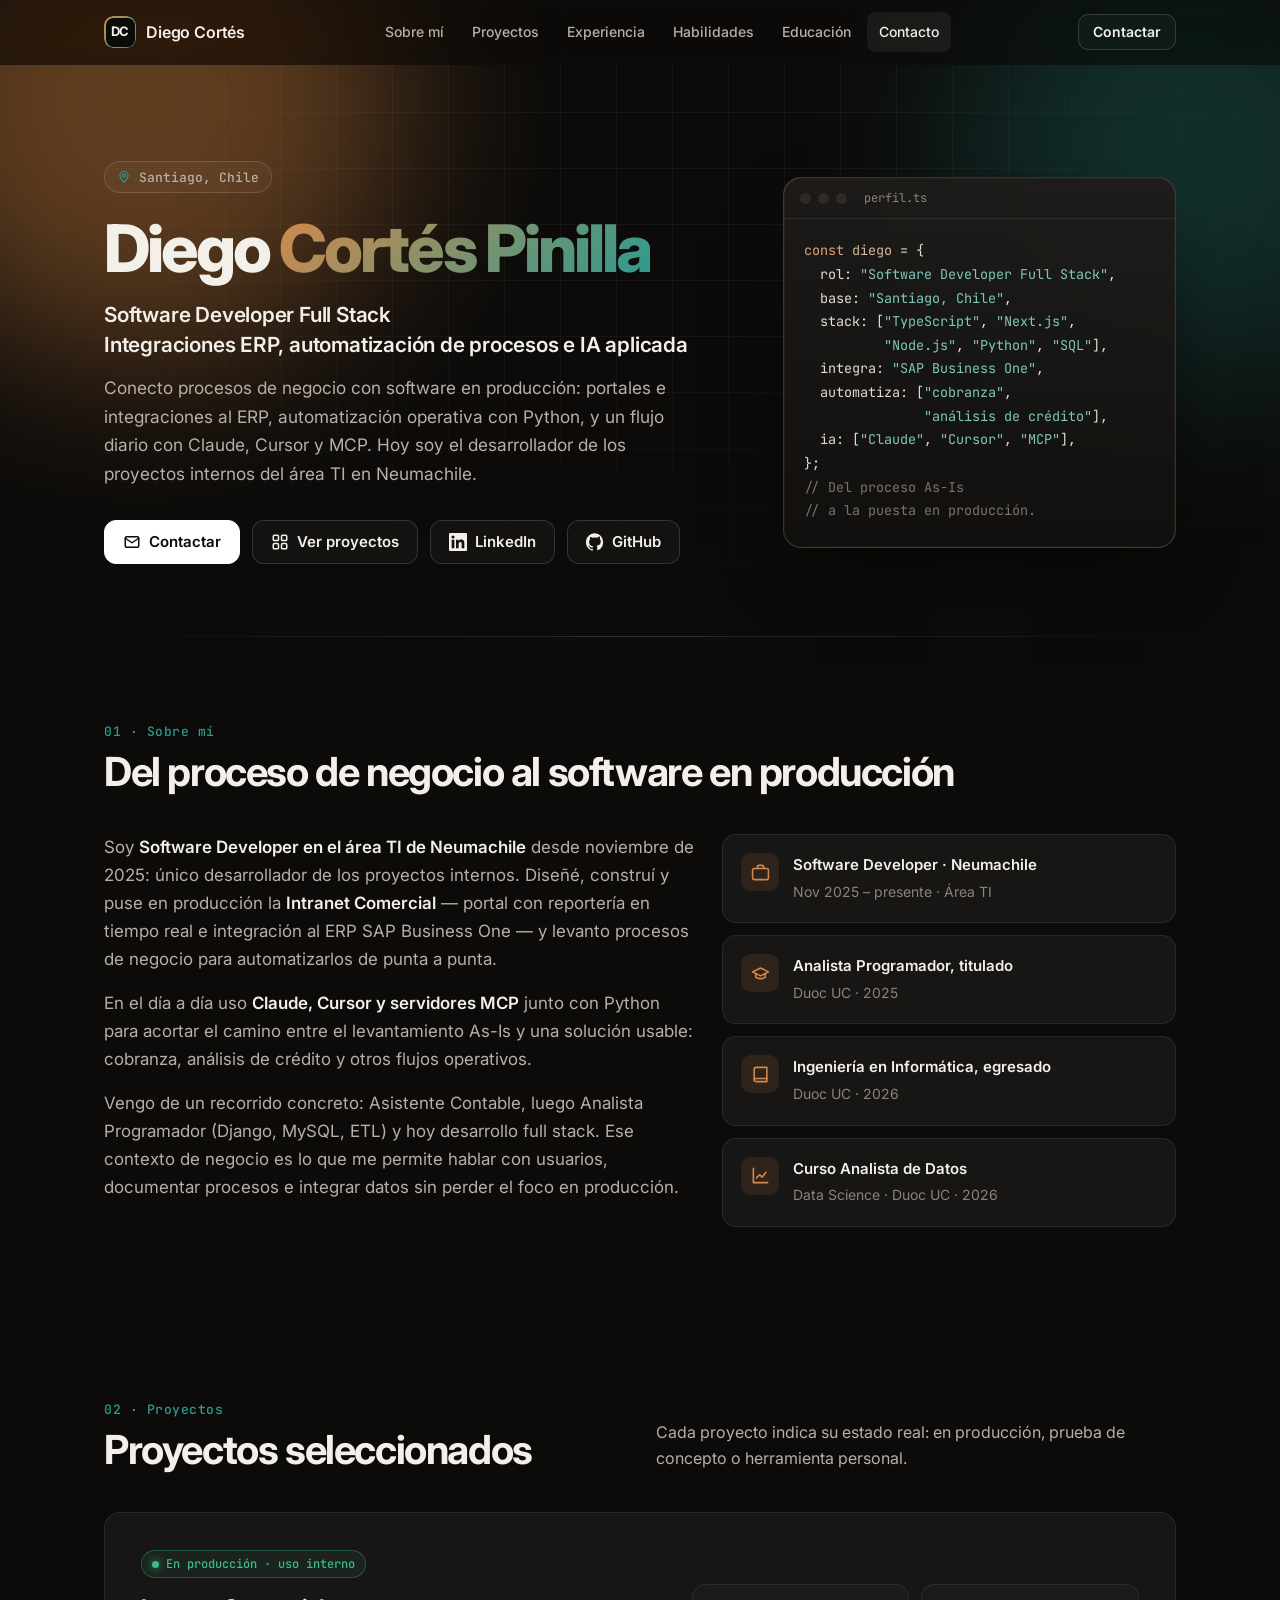
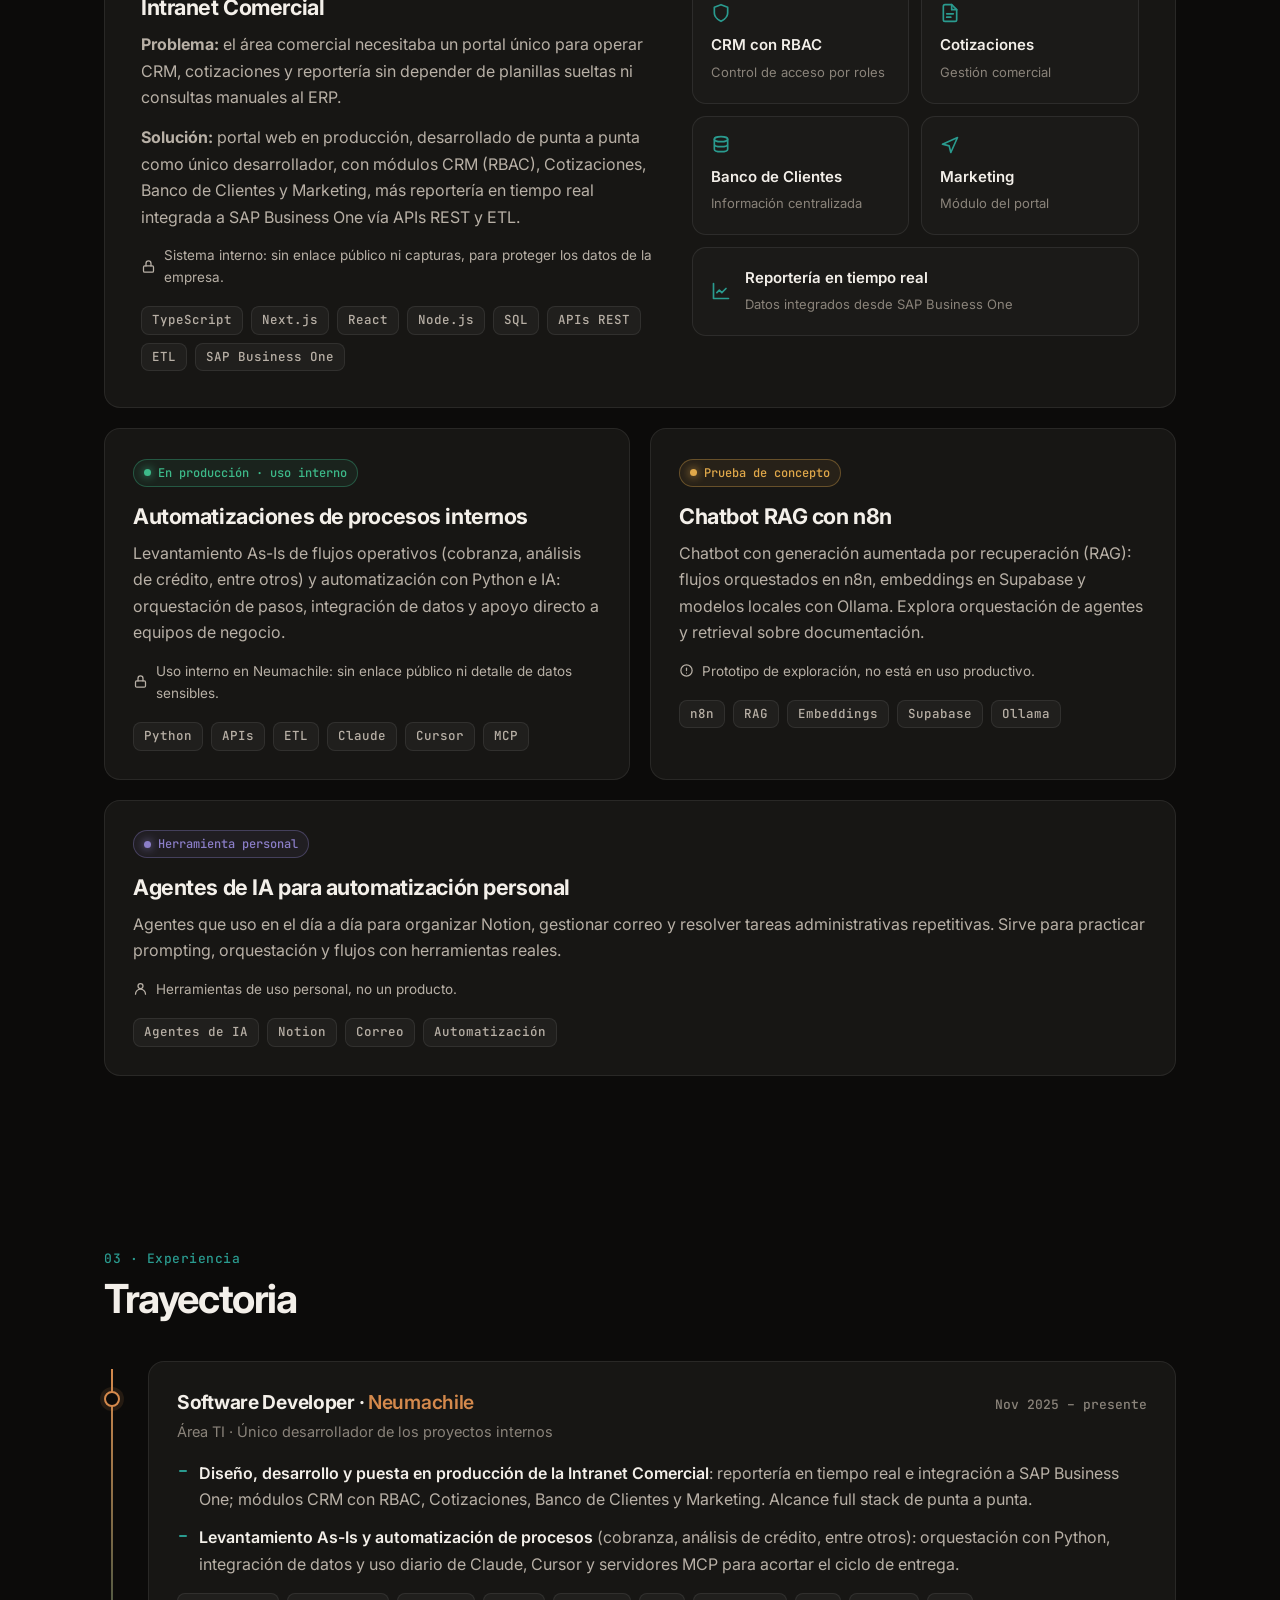
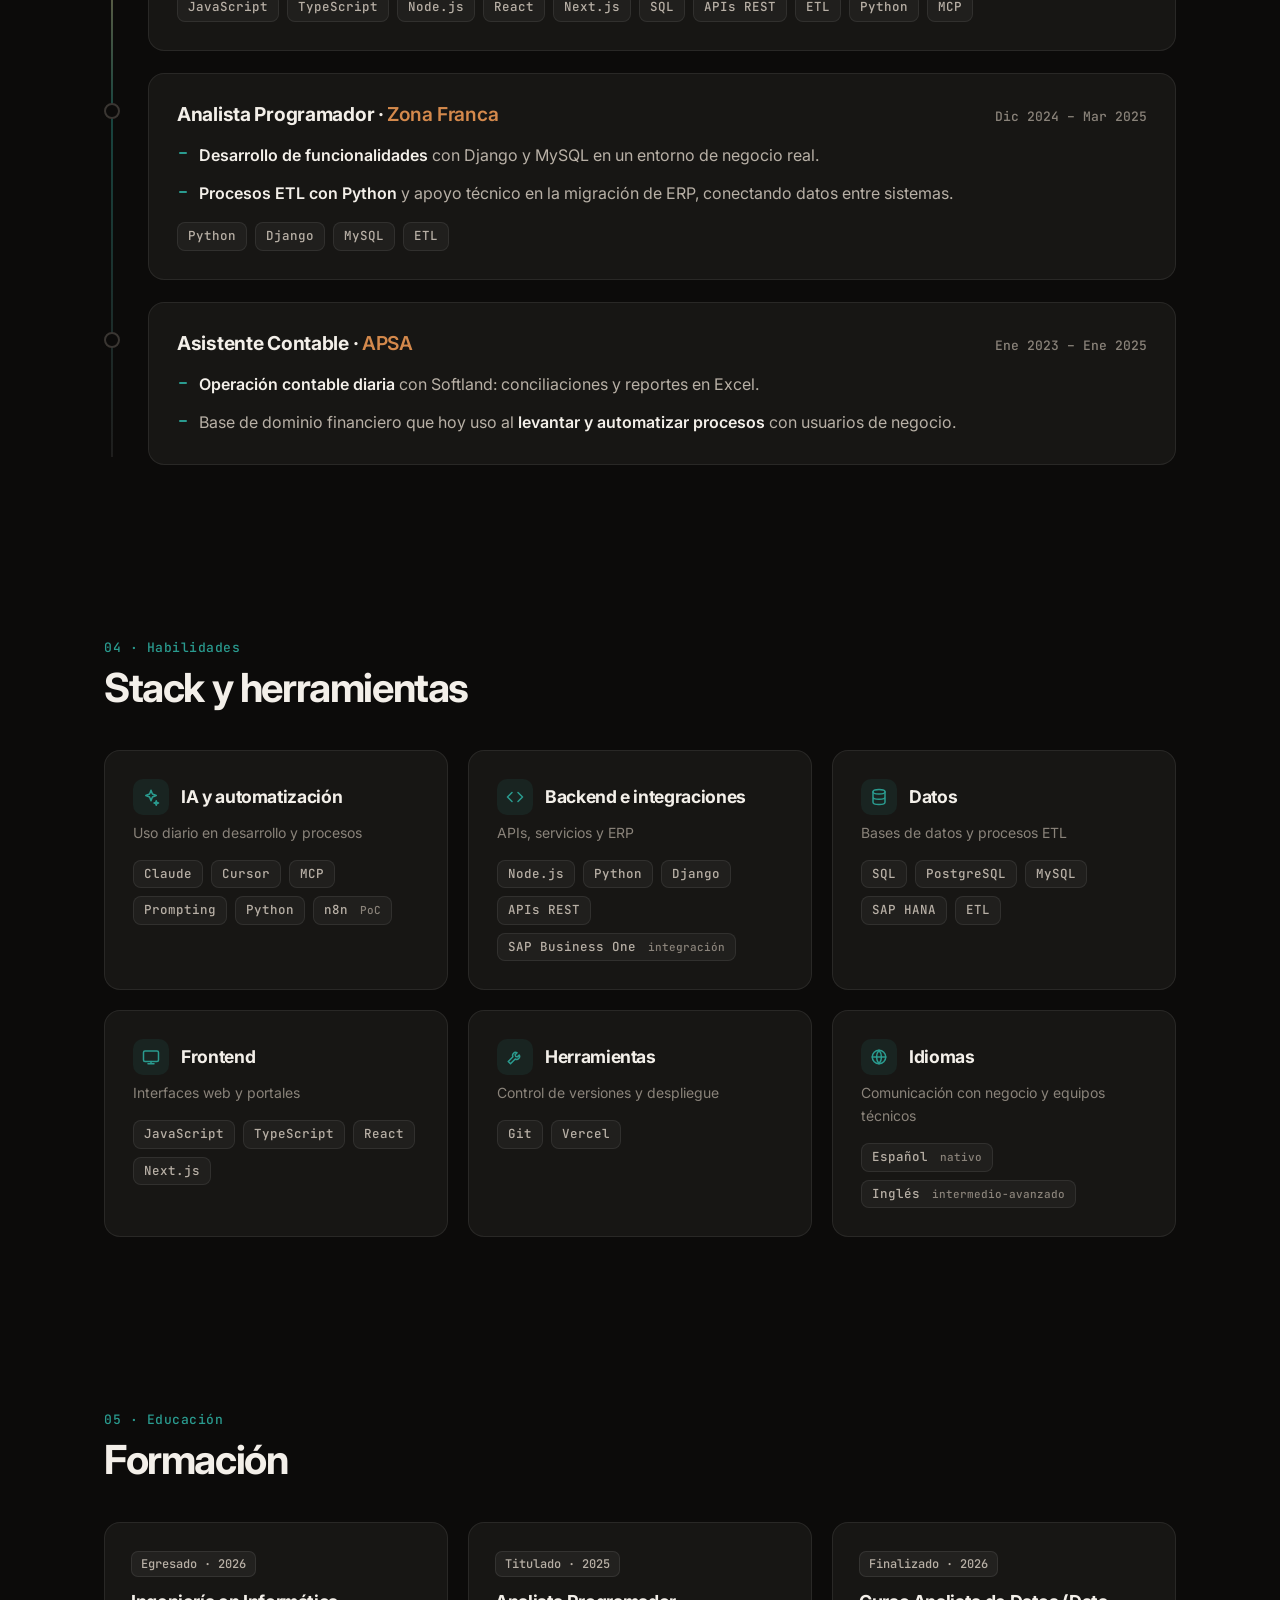
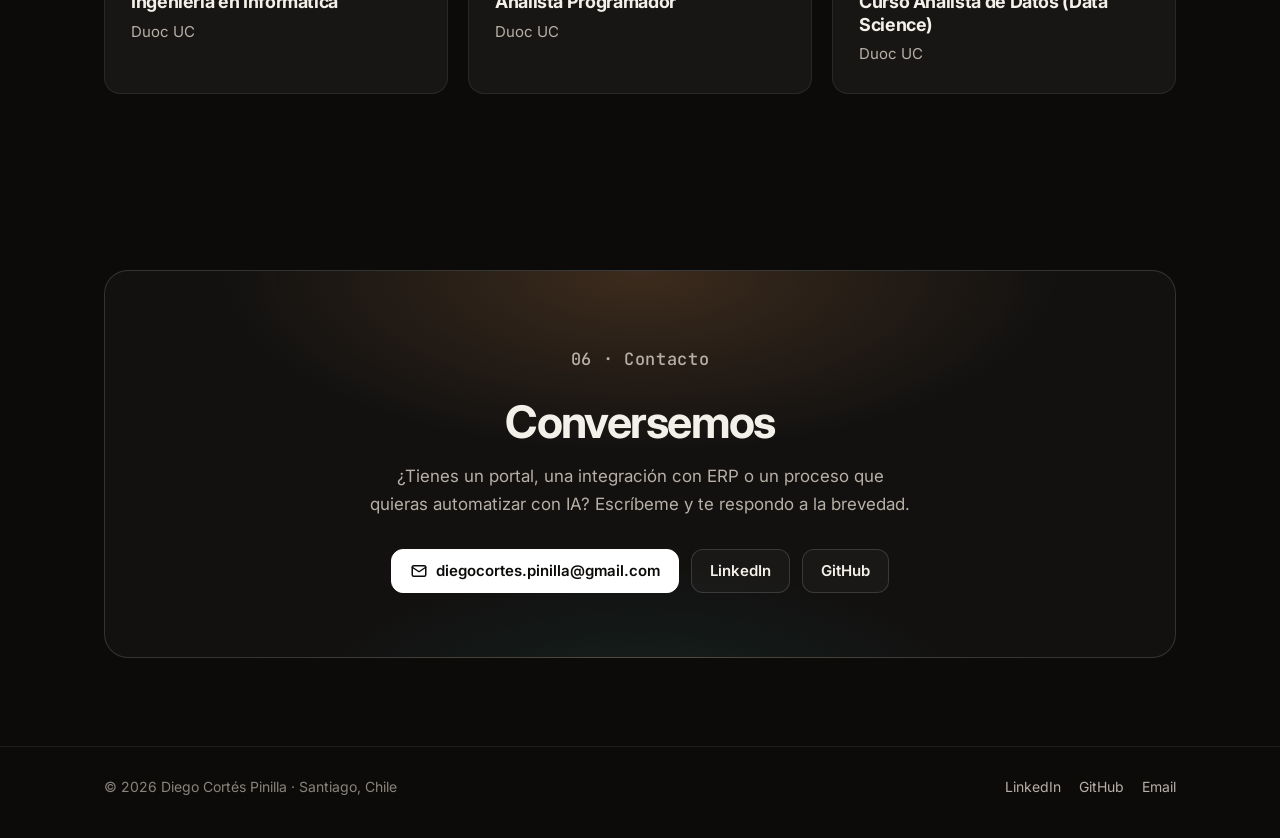
==== commit e867d64c: "Reposiciona el portafolio hacia automatización e IA y aplica la paleta Asfalto+cobre. Co-authored-by" ====
--- a/index.html
+++ b/index.html
@@ -4,33 +4,33 @@
 <meta charset="utf-8">
 <meta name="viewport" content="width=device-width,initial-scale=1">
 <title>Diego Cortés Pinilla · Software Developer Full Stack</title>
-<meta name="description" content="Diego Cortés Pinilla, Software Developer Full Stack en Santiago de Chile. Portales web, integraciones con SAP Business One y automatización de procesos con IA.">
+<meta name="description" content="Diego Cortés Pinilla, Software Developer Full Stack en Santiago de Chile. Automatización de procesos con IA, integraciones con SAP Business One y portales web en producción.">
 <meta name="author" content="Diego Cortés Pinilla">
-<meta name="theme-color" content="#0a0b10">
+<meta name="theme-color" content="#0c0b0a">
 <link rel="canonical" href="https://diegofcp.github.io/">
 <meta property="og:type" content="website">
 <meta property="og:locale" content="es_CL">
 <meta property="og:url" content="https://diegofcp.github.io/">
 <meta property="og:title" content="Diego Cortés Pinilla · Software Developer Full Stack">
-<meta property="og:description" content="Portales web, integraciones con SAP Business One y automatización de procesos con IA. Santiago, Chile.">
+<meta property="og:description" content="Automatización de procesos con IA, integraciones con SAP Business One y portales web en producción. Santiago, Chile.">
 <meta property="og:image" content="https://diegofcp.github.io/assets/og.png">
 <meta property="og:image:width" content="1200">
 <meta property="og:image:height" content="630">
 <meta name="twitter:card" content="summary_large_image">
 <meta name="twitter:title" content="Diego Cortés Pinilla · Software Developer Full Stack">
-<meta name="twitter:description" content="Portales web, integraciones con SAP Business One y automatización de procesos con IA.">
+<meta name="twitter:description" content="Automatización de procesos con IA, integraciones con SAP Business One y portales web en producción.">
 <meta name="twitter:image" content="https://diegofcp.github.io/assets/og.png">
-<link rel="icon" href="data:image/svg+xml,%3Csvg xmlns='http://www.w3.org/2000/svg' viewBox='0 0 64 64'%3E%3Cdefs%3E%3ClinearGradient id='g' x1='0' y1='0' x2='1' y2='1'%3E%3Cstop offset='0' stop-color='%236d7cff'/%3E%3Cstop offset='1' stop-color='%2322d3ee'/%3E%3C/linearGradient%3E%3C/defs%3E%3Crect width='64' height='64' rx='14' fill='%230a0b10'/%3E%3Crect x='2' y='2' width='60' height='60' rx='12' fill='none' stroke='url(%23g)' stroke-width='3'/%3E%3Ctext x='32' y='42' text-anchor='middle' font-family='Inter,Arial,sans-serif' font-weight='700' font-size='26' fill='%23ffffff'%3EDC%3C/text%3E%3C/svg%3E">
+<link rel="icon" href="data:image/svg+xml,%3Csvg xmlns='http://www.w3.org/2000/svg' viewBox='0 0 64 64'%3E%3Cdefs%3E%3ClinearGradient id='g' x1='0' y1='0' x2='1' y2='1'%3E%3Cstop offset='0' stop-color='%23d4894c'/%3E%3Cstop offset='1' stop-color='%232a9b8f'/%3E%3C/linearGradient%3E%3C/defs%3E%3Crect width='64' height='64' rx='14' fill='%230c0b0a'/%3E%3Crect x='2' y='2' width='60' height='60' rx='12' fill='none' stroke='url(%23g)' stroke-width='3'/%3E%3Ctext x='32' y='42' text-anchor='middle' font-family='Inter,Arial,sans-serif' font-weight='700' font-size='26' fill='%23f3efe9'%3EDC%3C/text%3E%3C/svg%3E">
 <link rel="preconnect" href="https://fonts.googleapis.com">
 <link rel="preconnect" href="https://fonts.gstatic.com" crossorigin>
 <link href="https://fonts.googleapis.com/css2?family=Inter:wght@400;500;600;700;800&family=JetBrains+Mono:wght@400;500&display=swap" rel="stylesheet">
 <style>
 :root{
-  --bg:#0a0b10;--bg2:#0f1118;--card:#12141c;--card2:#161925;
+  --bg:#0c0b0a;--bg2:#121110;--card:#171614;--card2:#1e1c1a;
   --line:rgba(255,255,255,.08);--line2:rgba(255,255,255,.14);
-  --ink:#eef0f6;--ink2:#b4b9c8;--mute:#8a90a2;
-  --acc:#7c8bff;--acc2:#22d3ee;--ok:#34d399;--warn:#fbbf24;--info:#a78bfa;
-  --grad:linear-gradient(135deg,#7c8bff 0%,#22d3ee 100%);
+  --ink:#f3efe9;--ink2:#b8b0a6;--mute:#8a837a;
+  --acc:#d4894c;--acc2:#2a9b8f;--ok:#3dba8a;--warn:#e0a84a;--info:#8b7ec8;
+  --grad:linear-gradient(135deg,#d4894c 0%,#2a9b8f 100%);
   --r:16px;--maxw:1120px;
   --sans:"Inter",system-ui,-apple-system,"Segoe UI",Roboto,Helvetica,Arial,sans-serif;
   --mono:"JetBrains Mono",ui-monospace,SFMono-Regular,Menlo,Consolas,monospace;
@@ -40,7 +40,7 @@
 body{margin:0;background:var(--bg);color:var(--ink);font:16px/1.65 var(--sans);-webkit-font-smoothing:antialiased;overflow-x:hidden}
 a{color:inherit}
 img,svg{display:block}
-::selection{background:rgba(124,139,255,.35)}
+::selection{background:rgba(212,137,76,.35)}
 :focus-visible{outline:2px solid var(--acc2);outline-offset:3px;border-radius:8px}
 .skip{position:absolute;left:-9999px;top:8px;z-index:100;background:#fff;color:#000;padding:8px 14px;border-radius:8px}
 .skip:focus{left:12px}
@@ -50,15 +50,15 @@
 .bg-fx{position:absolute;inset:0 0 auto 0;height:900px;pointer-events:none;z-index:0;overflow:hidden}
 .bg-fx::before{content:"";position:absolute;inset:0;background-image:linear-gradient(var(--line) 1px,transparent 1px),linear-gradient(90deg,var(--line) 1px,transparent 1px);background-size:56px 56px;mask-image:radial-gradient(ellipse 70% 60% at 50% 20%,#000 30%,transparent 75%);-webkit-mask-image:radial-gradient(ellipse 70% 60% at 50% 20%,#000 30%,transparent 75%);opacity:.55}
 .orb{position:absolute;border-radius:50%;filter:blur(90px);opacity:.45}
-.orb.a{width:520px;height:520px;background:#4f5bff;top:-160px;left:-120px}
-.orb.b{width:460px;height:460px;background:#0ea5c6;top:-80px;right:-140px;opacity:.32}
+.orb.a{width:520px;height:520px;background:#c47a3a;top:-160px;left:-120px}
+.orb.b{width:460px;height:460px;background:#1f7a72;top:-80px;right:-140px;opacity:.32}
 
 /* Nav */
-.nav{position:sticky;top:0;z-index:50;backdrop-filter:saturate(160%) blur(14px);-webkit-backdrop-filter:saturate(160%) blur(14px);background:rgba(10,11,16,.68);border-bottom:1px solid transparent;transition:border-color .2s,background .2s}
-.nav.scrolled{border-bottom-color:var(--line);background:rgba(10,11,16,.86)}
+.nav{position:sticky;top:0;z-index:50;backdrop-filter:saturate(160%) blur(14px);-webkit-backdrop-filter:saturate(160%) blur(14px);background:rgba(12,11,10,.68);border-bottom:1px solid transparent;transition:border-color .2s,background .2s}
+.nav.scrolled{border-bottom-color:var(--line);background:rgba(12,11,10,.86)}
 .nav .wrap{display:flex;align-items:center;justify-content:space-between;height:64px;gap:16px}
 .brand{display:flex;align-items:center;gap:10px;text-decoration:none;font-weight:600;letter-spacing:-.01em}
-.mono{width:32px;height:32px;border-radius:9px;display:grid;place-items:center;font-weight:700;font-size:13px;background:#0a0b10;position:relative}
+.mono{width:32px;height:32px;border-radius:9px;display:grid;place-items:center;font-weight:700;font-size:13px;background:#0c0b0a;position:relative}
 .mono::before{content:"";position:absolute;inset:0;border-radius:9px;padding:1.5px;background:var(--grad);-webkit-mask:linear-gradient(#000 0 0) content-box,linear-gradient(#000 0 0);-webkit-mask-composite:xor;mask-composite:exclude}
 .nav ul{list-style:none;display:flex;gap:4px;margin:0;padding:0}
 .nav ul a{display:block;padding:8px 12px;border-radius:8px;text-decoration:none;color:var(--ink2);font-size:14px;font-weight:500;transition:color .15s,background .15s}
@@ -70,8 +70,8 @@
 .btn{display:inline-flex;align-items:center;gap:8px;height:44px;padding:0 18px;border-radius:12px;font-weight:600;font-size:15px;text-decoration:none;border:1px solid var(--line2);background:rgba(255,255,255,.03);color:var(--ink);transition:transform .15s,background .15s,border-color .15s,box-shadow .2s;white-space:nowrap}
 .btn:hover{background:rgba(255,255,255,.07);border-color:rgba(255,255,255,.24);transform:translateY(-1px)}
 .btn svg{width:18px;height:18px}
-.btn.primary{background:#fff;color:#0a0b10;border-color:#fff}
-.btn.primary:hover{background:#e9ebff;box-shadow:0 8px 30px -8px rgba(124,139,255,.6)}
+.btn.primary{background:#fff;color:#0c0b0a;border-color:#fff}
+.btn.primary:hover{background:#f5ebe0;box-shadow:0 8px 30px -8px rgba(212,137,76,.55)}
 .btn.sm{height:36px;padding:0 14px;font-size:14px;border-radius:10px}
 
 /* Hero */
@@ -86,13 +86,13 @@
 .cta{display:flex;flex-wrap:wrap;gap:12px}
 
 /* Hero visual: code card */
-.code{position:relative;border-radius:18px;background:linear-gradient(180deg,rgba(22,25,37,.92),rgba(15,17,24,.92));border:1px solid var(--line2);box-shadow:0 30px 80px -30px rgba(0,0,0,.8),0 0 0 1px rgba(124,139,255,.06) inset;overflow:hidden}
-.code::before{content:"";position:absolute;inset:-1px;border-radius:18px;padding:1px;background:linear-gradient(140deg,rgba(124,139,255,.6),transparent 40%,transparent 60%,rgba(34,211,238,.5));-webkit-mask:linear-gradient(#000 0 0) content-box,linear-gradient(#000 0 0);-webkit-mask-composite:xor;mask-composite:exclude;pointer-events:none}
+.code{position:relative;border-radius:18px;background:linear-gradient(180deg,rgba(30,28,26,.94),rgba(18,17,16,.94));border:1px solid var(--line2);box-shadow:0 30px 80px -30px rgba(0,0,0,.8),0 0 0 1px rgba(212,137,76,.06) inset;overflow:hidden}
+.code::before{content:"";position:absolute;inset:-1px;border-radius:18px;padding:1px;background:linear-gradient(140deg,rgba(212,137,76,.6),transparent 40%,transparent 60%,rgba(42,155,143,.5));-webkit-mask:linear-gradient(#000 0 0) content-box,linear-gradient(#000 0 0);-webkit-mask-composite:xor;mask-composite:exclude;pointer-events:none}
 .code-bar{display:flex;align-items:center;gap:7px;padding:12px 16px;border-bottom:1px solid var(--line)}
-.code-bar i{width:11px;height:11px;border-radius:50%;background:#2a2e3d}
+.code-bar i{width:11px;height:11px;border-radius:50%;background:#2e2a26}
 .code-bar span{margin-left:10px;font:12px var(--mono);color:var(--mute)}
-.code pre{margin:0;padding:20px 20px 24px;font:13.5px/1.75 var(--mono);color:#cfd3e1;overflow-x:auto}
-.k{color:#c4a7ff}.s{color:#7ee2b8}.p{color:#7cc7ff}.c{color:#6b7186}
+.code pre{margin:0;padding:20px 20px 24px;font:13.5px/1.75 var(--mono);color:#e2ddd4;overflow-x:auto}
+.k{color:#e0a070}.s{color:#7ec8b8}.p{color:#d4b896}.c{color:#7a736c}
 
 /* Sections */
 section{position:relative;z-index:1;padding:88px 0}
@@ -108,7 +108,7 @@
 .about-text strong{color:var(--ink);font-weight:600}
 .facts{display:grid;gap:12px}
 .fact{display:flex;gap:14px;align-items:flex-start;padding:18px;border:1px solid var(--line);border-radius:14px;background:var(--card)}
-.fact .ic{flex:none;width:38px;height:38px;border-radius:10px;display:grid;place-items:center;background:rgba(124,139,255,.12);color:var(--acc)}
+.fact .ic{flex:none;width:38px;height:38px;border-radius:10px;display:grid;place-items:center;background:rgba(212,137,76,.12);color:var(--acc)}
 .fact .ic svg{width:19px;height:19px}
 .fact b{display:block;font-weight:600;font-size:15px}
 .fact span{color:var(--mute);font-size:14px}
@@ -116,7 +116,7 @@
 /* Cards */
 .card{position:relative;border:1px solid var(--line);background:var(--card);border-radius:var(--r);padding:28px;transition:border-color .2s,transform .2s,background .2s;overflow:hidden}
 .card:hover{border-color:var(--line2);transform:translateY(-3px);background:var(--card2)}
-.card.spot::after{content:"";position:absolute;inset:0;background:radial-gradient(420px circle at var(--mx,50%) var(--my,0%),rgba(124,139,255,.10),transparent 45%);opacity:0;transition:opacity .25s;pointer-events:none}
+.card.spot::after{content:"";position:absolute;inset:0;background:radial-gradient(420px circle at var(--mx,50%) var(--my,0%),rgba(212,137,76,.10),transparent 45%);opacity:0;transition:opacity .25s;pointer-events:none}
 .card.spot:hover::after{opacity:1}
 
 /* Projects */
@@ -125,9 +125,9 @@
 .projects .half{grid-column:span 3}
 .badge{display:inline-flex;align-items:center;gap:7px;font:500 12px/1 var(--mono);padding:7px 10px;border-radius:999px;border:1px solid}
 .badge::before{content:"";width:7px;height:7px;border-radius:50%;background:currentColor;box-shadow:0 0 10px currentColor}
-.b-prod{color:var(--ok);border-color:rgba(52,211,153,.35);background:rgba(52,211,153,.08)}
-.b-poc{color:var(--warn);border-color:rgba(251,191,36,.35);background:rgba(251,191,36,.08)}
-.b-pers{color:var(--info);border-color:rgba(167,139,250,.35);background:rgba(167,139,250,.08)}
+.b-prod{color:var(--ok);border-color:rgba(61,186,138,.35);background:rgba(61,186,138,.08)}
+.b-poc{color:var(--warn);border-color:rgba(224,168,74,.35);background:rgba(224,168,74,.08)}
+.b-pers{color:var(--info);border-color:rgba(139,126,200,.35);background:rgba(139,126,200,.08)}
 .card h3{font-size:1.35rem;letter-spacing:-.02em;margin:16px 0 10px;line-height:1.25}
 .card p{color:var(--ink2);margin:0 0 14px}
 .note{font-size:13.5px;color:var(--mute);display:flex;gap:8px;align-items:center}
@@ -144,11 +144,11 @@
 
 /* Timeline */
 .timeline{position:relative;list-style:none;margin:0;padding:0}
-.timeline::before{content:"";position:absolute;left:7px;top:8px;bottom:8px;width:2px;background:linear-gradient(180deg,var(--acc),rgba(34,211,238,.4) 50%,var(--line) 100%)}
+.timeline::before{content:"";position:absolute;left:7px;top:8px;bottom:8px;width:2px;background:linear-gradient(180deg,var(--acc),rgba(42,155,143,.4) 50%,var(--line) 100%)}
 .tl{position:relative;padding-left:44px;margin-bottom:22px}
 .tl:last-child{margin-bottom:0}
-.tl::before{content:"";position:absolute;left:0;top:30px;width:16px;height:16px;border-radius:50%;background:var(--bg);border:2px solid var(--acc);box-shadow:0 0 0 4px rgba(124,139,255,.12)}
-.tl.past::before{border-color:#3a3f52;box-shadow:none}
+.tl::before{content:"";position:absolute;left:0;top:30px;width:16px;height:16px;border-radius:50%;background:var(--bg);border:2px solid var(--acc);box-shadow:0 0 0 4px rgba(212,137,76,.12)}
+.tl.past::before{border-color:#3a3632;box-shadow:none}
 .tl-head{display:flex;justify-content:space-between;gap:16px;flex-wrap:wrap;align-items:baseline}
 .tl h3{margin:0;font-size:1.2rem;letter-spacing:-.015em}
 .tl .org{color:var(--acc);font-weight:600}
@@ -163,7 +163,7 @@
 /* Skills */
 .skills{display:grid;grid-template-columns:repeat(3,1fr);gap:20px}
 .skill h3{display:flex;align-items:center;gap:12px;margin:0 0 6px;font-size:1.1rem}
-.skill h3 .ic{width:36px;height:36px;border-radius:10px;display:grid;place-items:center;background:rgba(34,211,238,.1);color:var(--acc2)}
+.skill h3 .ic{width:36px;height:36px;border-radius:10px;display:grid;place-items:center;background:rgba(42,155,143,.1);color:var(--acc2)}
 .skill h3 .ic svg{width:18px;height:18px}
 .skill p{font-size:14px;color:var(--mute);margin:0}
 .skill .tags{margin-top:16px}
@@ -179,7 +179,7 @@
 .lang svg{width:18px;height:18px;color:var(--acc)}
 
 /* Contact */
-.contact{position:relative;border-radius:24px;padding:64px 40px;text-align:center;overflow:hidden;border:1px solid var(--line2);background:radial-gradient(600px 260px at 50% 0%,rgba(124,139,255,.22),transparent 70%),radial-gradient(500px 240px at 50% 120%,rgba(34,211,238,.14),transparent 70%),var(--bg2)}
+.contact{position:relative;border-radius:24px;padding:64px 40px;text-align:center;overflow:hidden;border:1px solid var(--line2);background:radial-gradient(600px 260px at 50% 0%,rgba(212,137,76,.22),transparent 70%),radial-gradient(500px 240px at 50% 120%,rgba(42,155,143,.14),transparent 70%),var(--bg2)}
 .contact h2{font-size:clamp(1.9rem,4vw,2.8rem)}
 .contact p{color:var(--ink2);max-width:540px;margin:16px auto 30px;font-size:1.06rem}
 .contact .cta{justify-content:center}
@@ -203,8 +203,8 @@
 @media (max-width:820px){
   .nav ul,.nav-cta{display:none}
   .menu-btn{display:grid}
-  .nav.open ul{display:flex;flex-direction:column;position:absolute;top:64px;left:0;right:0;padding:12px 16px 18px;background:#0c0d13;border-bottom:1px solid var(--line);box-shadow:0 20px 40px -10px rgba(0,0,0,.7)}
-  .nav.open{background:#0c0d13;backdrop-filter:none;-webkit-backdrop-filter:none}
+  .nav.open ul{display:flex;flex-direction:column;position:absolute;top:64px;left:0;right:0;padding:12px 16px 18px;background:#121110;border-bottom:1px solid var(--line);box-shadow:0 20px 40px -10px rgba(0,0,0,.7)}
+  .nav.open{background:#121110;backdrop-filter:none;-webkit-backdrop-filter:none}
   .nav.open ul a{padding:12px}
   .projects .half{grid-column:span 6}
 }
@@ -263,8 +263,8 @@
       <div>
         <span class="eyebrow reveal"><svg viewBox="0 0 24 24" fill="none" stroke="currentColor" stroke-width="2" aria-hidden="true"><path d="M12 21s-7-6.2-7-11.5A7 7 0 0 1 19 9.5C19 14.8 12 21 12 21z"/><circle cx="12" cy="9.5" r="2.5"/></svg>Santiago, Chile</span>
         <h1 id="hero-title" class="reveal">Diego <span class="grad">Cortés Pinilla</span></h1>
-        <p class="role reveal">Software Developer Full Stack<br>Automatización de procesos e integraciones con IA</p>
-        <p class="lede reveal">Construyo portales web e integraciones que conectan datos de negocio con el ERP, y automatizo procesos operativos con Python y herramientas de IA. Hoy desarrollo los proyectos internos del área TI de Neumachile.</p>
+        <p class="role reveal">Software Developer Full Stack<br>Integraciones ERP, automatización de procesos e IA aplicada</p>
+        <p class="lede reveal">Conecto procesos de negocio con software en producción: portales e integraciones al ERP, automatización operativa con Python, y un flujo diario con Claude, Cursor y MCP. Hoy soy el desarrollador de los proyectos internos del área TI en Neumachile.</p>
         <div class="cta reveal">
           <a class="btn primary" href="mailto:diegocortes.pinilla@gmail.com"><svg viewBox="0 0 24 24" fill="none" stroke="currentColor" stroke-width="2" stroke-linecap="round" stroke-linejoin="round" aria-hidden="true"><rect x="3" y="5" width="18" height="14" rx="2"/><path d="m3 7 9 6 9-6"/></svg>Contactar</a>
           <a class="btn" href="#proyectos"><svg viewBox="0 0 24 24" fill="none" stroke="currentColor" stroke-width="2" stroke-linecap="round" stroke-linejoin="round" aria-hidden="true"><rect x="3" y="3" width="7" height="7" rx="1.5"/><rect x="14" y="3" width="7" height="7" rx="1.5"/><rect x="3" y="14" width="7" height="7" rx="1.5"/><rect x="14" y="14" width="7" height="7" rx="1.5"/></svg>Ver proyectos</a>
@@ -272,7 +272,7 @@
           <a class="btn" href="https://github.com/DiegoFCP" target="_blank" rel="noopener noreferrer"><svg viewBox="0 0 24 24" fill="currentColor" aria-hidden="true"><path d="M12 .3a12 12 0 0 0-3.8 23.4c.6.1.8-.3.8-.6v-2c-3.3.7-4-1.6-4-1.6-.6-1.4-1.4-1.8-1.4-1.8-1-.7.1-.7.1-.7 1.2.1 1.8 1.2 1.8 1.2 1 1.8 2.8 1.3 3.5 1 .1-.8.4-1.3.7-1.6-2.7-.3-5.5-1.3-5.5-6 0-1.2.5-2.3 1.3-3.1-.2-.4-.6-1.6.1-3.2 0 0 1-.3 3.4 1.2a11.5 11.5 0 0 1 6 0C17.3 4.5 18.3 4.8 18.3 4.8c.7 1.6.2 2.8.1 3.2.8.8 1.3 1.9 1.3 3.1 0 4.6-2.8 5.6-5.5 5.9.4.4.8 1.1.8 2.2v3.3c0 .3.2.7.8.6A12 12 0 0 0 12 .3"/></svg>GitHub</a>
         </div>
       </div>
-      <div class="code reveal" role="img" aria-label="Tarjeta decorativa estilo editor de código con el perfil de Diego: rol, stack principal y foco en integraciones y automatización con IA.">
+      <div class="code reveal" role="img" aria-label="Tarjeta decorativa estilo editor de código con el perfil de Diego: rol, stack, integraciones ERP, automatización de procesos e IA.">
         <div class="code-bar" aria-hidden="true"><i></i><i></i><i></i><span>perfil.ts</span></div>
 <pre aria-hidden="true"><span class="k">const</span> <span class="p">diego</span> = {
   rol: <span class="s">"Software Developer Full Stack"</span>,
@@ -284,7 +284,7 @@
                <span class="s">"análisis de crédito"</span>],
   ia: [<span class="s">"Claude"</span>, <span class="s">"Cursor"</span>, <span class="s">"MCP"</span>],
 };
-<span class="c">// Del levantamiento del proceso</span>
+<span class="c">// Del proceso As-Is</span>
 <span class="c">// a la puesta en producción.</span></pre>
       </div>
     </div>
@@ -298,9 +298,9 @@
       <div class="sec-head reveal"><div><p class="kicker">01 · Sobre mí</p><h2 id="t-about">Del proceso de negocio al software en producción</h2></div></div>
       <div class="about-grid">
         <div class="about-text reveal">
-          <p>Soy <strong>Software Developer en el área TI de Neumachile</strong> desde noviembre de 2025, donde soy el único desarrollador de los proyectos internos. Desarrollé y puse en producción la <strong>Intranet Comercial</strong>, un portal con reportería en tiempo real integrado al ERP SAP Business One.</p>
-          <p>Además levanto y automatizo procesos de negocio, como cobranza y análisis de crédito, usando Python y herramientas de IA como <strong>Claude, Cursor y servidores MCP</strong>, que forman parte de mi flujo de trabajo diario.</p>
-          <p>Antes trabajé como Analista Programador en Zona Franca con Django, MySQL y ETL en Python, y como Asistente Contable, experiencia que me da contexto real sobre los procesos financieros que hoy ayudo a automatizar.</p>
+          <p>Soy <strong>Software Developer en el área TI de Neumachile</strong> desde noviembre de 2025: único desarrollador de los proyectos internos. Diseñé, construí y puse en producción la <strong>Intranet Comercial</strong> — portal con reportería en tiempo real e integración al ERP SAP Business One — y levanto procesos de negocio para automatizarlos de punta a punta.</p>
+          <p>En el día a día uso <strong>Claude, Cursor y servidores MCP</strong> junto con Python para acortar el camino entre el levantamiento As-Is y una solución usable: cobranza, análisis de crédito y otros flujos operativos.</p>
+          <p>Vengo de un recorrido concreto: Asistente Contable, luego Analista Programador (Django, MySQL, ETL) y hoy desarrollo full stack. Ese contexto de negocio es lo que me permite hablar con usuarios, documentar procesos e integrar datos sin perder el foco en producción.</p>
         </div>
         <div class="facts reveal">
           <div class="fact"><span class="ic"><svg viewBox="0 0 24 24" fill="none" stroke="currentColor" stroke-width="2" stroke-linecap="round" stroke-linejoin="round" aria-hidden="true"><rect x="2" y="7" width="20" height="14" rx="2"/><path d="M16 7V5a2 2 0 0 0-2-2h-4a2 2 0 0 0-2 2v2"/></svg></span><div><b>Software Developer · Neumachile</b><span>Nov 2025 – presente · Área TI</span></div></div>
@@ -321,7 +321,8 @@
           <div>
             <span class="badge b-prod">En producción · uso interno</span>
             <h3 id="p1">Intranet Comercial</h3>
-            <p>Portal interno para el área comercial con reportería en tiempo real e integración al ERP SAP Business One. Lo desarrollé y puse en producción como único desarrollador del proyecto.</p>
+            <p><strong>Problema:</strong> el área comercial necesitaba un portal único para operar CRM, cotizaciones y reportería sin depender de planillas sueltas ni consultas manuales al ERP.</p>
+            <p><strong>Solución:</strong> portal web en producción, desarrollado de punta a punta como único desarrollador, con módulos CRM (RBAC), Cotizaciones, Banco de Clientes y Marketing, más reportería en tiempo real integrada a SAP Business One vía APIs REST y ETL.</p>
             <p class="note"><svg viewBox="0 0 24 24" fill="none" stroke="currentColor" stroke-width="2" stroke-linecap="round" stroke-linejoin="round" aria-hidden="true"><rect x="4" y="11" width="16" height="10" rx="2"/><path d="M8 11V7a4 4 0 0 1 8 0v4"/></svg>Sistema interno: sin enlace público ni capturas, para proteger los datos de la empresa.</p>
             <ul class="tags" aria-label="Tecnologías">
               <li>TypeScript</li><li>Next.js</li><li>React</li><li>Node.js</li><li>SQL</li><li>APIs REST</li><li>ETL</li><li>SAP Business One</li>
@@ -337,17 +338,25 @@
         </article>
 
         <article class="card spot half reveal" aria-labelledby="p2">
+          <span class="badge b-prod">En producción · uso interno</span>
+          <h3 id="p2">Automatizaciones de procesos internos</h3>
+          <p>Levantamiento As-Is de flujos operativos (cobranza, análisis de crédito, entre otros) y automatización con Python e IA: orquestación de pasos, integración de datos y apoyo directo a equipos de negocio.</p>
+          <p class="note"><svg viewBox="0 0 24 24" fill="none" stroke="currentColor" stroke-width="2" stroke-linecap="round" stroke-linejoin="round" aria-hidden="true"><rect x="4" y="11" width="16" height="10" rx="2"/><path d="M8 11V7a4 4 0 0 1 8 0v4"/></svg>Uso interno en Neumachile: sin enlace público ni detalle de datos sensibles.</p>
+          <ul class="tags" aria-label="Tecnologías"><li>Python</li><li>APIs</li><li>ETL</li><li>Claude</li><li>Cursor</li><li>MCP</li></ul>
+        </article>
+
+        <article class="card spot half reveal" aria-labelledby="p3">
           <span class="badge b-poc">Prueba de concepto</span>
-          <h3 id="p2">Chatbot RAG con n8n</h3>
-          <p>Chatbot con generación aumentada por recuperación (RAG): flujos orquestados en n8n, embeddings almacenados en Supabase y modelos locales con Ollama.</p>
+          <h3 id="p3">Chatbot RAG con n8n</h3>
+          <p>Chatbot con generación aumentada por recuperación (RAG): flujos orquestados en n8n, embeddings en Supabase y modelos locales con Ollama. Explora orquestación de agentes y retrieval sobre documentación.</p>
           <p class="note"><svg viewBox="0 0 24 24" fill="none" stroke="currentColor" stroke-width="2" stroke-linecap="round" stroke-linejoin="round" aria-hidden="true"><circle cx="12" cy="12" r="9"/><path d="M12 8v4M12 16h.01"/></svg>Prototipo de exploración, no está en uso productivo.</p>
           <ul class="tags" aria-label="Tecnologías"><li>n8n</li><li>RAG</li><li>Embeddings</li><li>Supabase</li><li>Ollama</li></ul>
         </article>
 
-        <article class="card spot half reveal" aria-labelledby="p3">
+        <article class="card spot half reveal" aria-labelledby="p4" style="grid-column:span 6">
           <span class="badge b-pers">Herramienta personal</span>
-          <h3 id="p3">Agentes de IA para automatización personal</h3>
-          <p>Conjunto de agentes que uso en mi día a día para organizar Notion, gestionar correo y resolver tareas administrativas repetitivas.</p>
+          <h3 id="p4">Agentes de IA para automatización personal</h3>
+          <p>Agentes que uso en el día a día para organizar Notion, gestionar correo y resolver tareas administrativas repetitivas. Sirve para practicar prompting, orquestación y flujos con herramientas reales.</p>
           <p class="note"><svg viewBox="0 0 24 24" fill="none" stroke="currentColor" stroke-width="2" stroke-linecap="round" stroke-linejoin="round" aria-hidden="true"><circle cx="12" cy="8" r="4"/><path d="M4 21a8 8 0 0 1 16 0"/></svg>Herramientas de uso personal, no un producto.</p>
           <ul class="tags" aria-label="Tecnologías"><li>Agentes de IA</li><li>Notion</li><li>Correo</li><li>Automatización</li></ul>
         </article>
@@ -365,18 +374,18 @@
             <div class="tl-head"><h3>Software Developer · <span class="org">Neumachile</span></h3><time datetime="2025-11">Nov 2025 – presente</time></div>
             <p class="ctx">Área TI · Único desarrollador de los proyectos internos</p>
             <ul>
-              <li><strong>Desarrollo y puesta en producción del portal Intranet Comercial</strong>, con reportería en tiempo real e integración al ERP SAP Business One. Módulos: CRM con control de acceso por roles (RBAC), Cotizaciones, Banco de Clientes y Marketing.</li>
-              <li><strong>Levantamiento y automatización de procesos de negocio</strong> (cobranza, análisis de crédito, entre otros) con Python y herramientas de IA (Claude, Cursor y servidores MCP) usadas a diario.</li>
+              <li><strong>Diseño, desarrollo y puesta en producción de la Intranet Comercial</strong>: reportería en tiempo real e integración a SAP Business One; módulos CRM con RBAC, Cotizaciones, Banco de Clientes y Marketing. Alcance full stack de punta a punta.</li>
+              <li><strong>Levantamiento As-Is y automatización de procesos</strong> (cobranza, análisis de crédito, entre otros): orquestación con Python, integración de datos y uso diario de Claude, Cursor y servidores MCP para acortar el ciclo de entrega.</li>
             </ul>
-            <ul class="tags" aria-label="Tecnologías"><li>JavaScript</li><li>TypeScript</li><li>Node.js</li><li>React</li><li>Next.js</li><li>SQL</li><li>APIs REST</li><li>ETL</li><li>Python</li></ul>
+            <ul class="tags" aria-label="Tecnologías"><li>JavaScript</li><li>TypeScript</li><li>Node.js</li><li>React</li><li>Next.js</li><li>SQL</li><li>APIs REST</li><li>ETL</li><li>Python</li><li>MCP</li></ul>
           </div>
         </li>
         <li class="tl past reveal">
           <div class="card">
             <div class="tl-head"><h3>Analista Programador · <span class="org">Zona Franca</span></h3><time datetime="2024-12">Dic 2024 – Mar 2025</time></div>
             <ul>
-              <li>Desarrollo con Django y MySQL.</li>
-              <li>Procesos ETL con Python y apoyo en la migración de ERP.</li>
+              <li><strong>Desarrollo de funcionalidades</strong> con Django y MySQL en un entorno de negocio real.</li>
+              <li><strong>Procesos ETL con Python</strong> y apoyo técnico en la migración de ERP, conectando datos entre sistemas.</li>
             </ul>
             <ul class="tags" aria-label="Tecnologías"><li>Python</li><li>Django</li><li>MySQL</li><li>ETL</li></ul>
           </div>
@@ -384,7 +393,10 @@
         <li class="tl past reveal">
           <div class="card">
             <div class="tl-head"><h3>Asistente Contable · <span class="org">APSA</span></h3><time datetime="2023-01">Ene 2023 – Ene 2025</time></div>
-            <ul><li>Uso de Softland, conciliaciones y reportes en Excel.</li></ul>
+            <ul>
+              <li><strong>Operación contable diaria</strong> con Softland: conciliaciones y reportes en Excel.</li>
+              <li>Base de dominio financiero que hoy uso al <strong>levantar y automatizar procesos</strong> con usuarios de negocio.</li>
+            </ul>
           </div>
         </li>
       </ol>
@@ -396,17 +408,17 @@
     <div class="wrap">
       <div class="sec-head reveal"><div><p class="kicker">04 · Habilidades</p><h2 id="t-skills">Stack y herramientas</h2></div></div>
       <div class="skills">
-        <div class="card skill reveal"><h3><span class="ic"><svg viewBox="0 0 24 24" fill="none" stroke="currentColor" stroke-width="2" stroke-linecap="round" stroke-linejoin="round" aria-hidden="true"><rect x="2" y="4" width="20" height="14" rx="2"/><path d="M8 21h8M12 18v3"/></svg></span>Frontend</h3><p>Interfaces web y portales</p>
-          <ul class="tags"><li>JavaScript</li><li>TypeScript</li><li>React</li><li>Next.js</li></ul></div>
-        <div class="card skill reveal"><h3><span class="ic"><svg viewBox="0 0 24 24" fill="none" stroke="currentColor" stroke-width="2" stroke-linecap="round" stroke-linejoin="round" aria-hidden="true"><path d="m16 18 6-6-6-6M8 6l-6 6 6 6"/></svg></span>Backend</h3><p>APIs, servicios e integraciones</p>
+        <div class="card skill reveal"><h3><span class="ic"><svg viewBox="0 0 24 24" fill="none" stroke="currentColor" stroke-width="2" stroke-linecap="round" stroke-linejoin="round" aria-hidden="true"><path d="M12 3l1.9 5.1L19 10l-5.1 1.9L12 17l-1.9-5.1L5 10l5.1-1.9z"/><path d="M19 17l.8 2.2L22 20l-2.2.8L19 23l-.8-2.2L16 20l2.2-.8z"/></svg></span>IA y automatización</h3><p>Uso diario en desarrollo y procesos</p>
+          <ul class="tags"><li>Claude</li><li>Cursor</li><li>MCP</li><li>Prompting</li><li>Python</li><li>n8n <small>PoC</small></li></ul></div>
+        <div class="card skill reveal"><h3><span class="ic"><svg viewBox="0 0 24 24" fill="none" stroke="currentColor" stroke-width="2" stroke-linecap="round" stroke-linejoin="round" aria-hidden="true"><path d="m16 18 6-6-6-6M8 6l-6 6 6 6"/></svg></span>Backend e integraciones</h3><p>APIs, servicios y ERP</p>
           <ul class="tags"><li>Node.js</li><li>Python</li><li>Django</li><li>APIs REST</li><li>SAP Business One <small>integración</small></li></ul></div>
         <div class="card skill reveal"><h3><span class="ic"><svg viewBox="0 0 24 24" fill="none" stroke="currentColor" stroke-width="2" stroke-linecap="round" stroke-linejoin="round" aria-hidden="true"><ellipse cx="12" cy="5" rx="8" ry="3"/><path d="M4 5v14c0 1.7 3.6 3 8 3s8-1.3 8-3V5M4 12c0 1.7 3.6 3 8 3s8-1.3 8-3"/></svg></span>Datos</h3><p>Bases de datos y procesos ETL</p>
           <ul class="tags"><li>SQL</li><li>PostgreSQL</li><li>MySQL</li><li>SAP HANA</li><li>ETL</li></ul></div>
-        <div class="card skill reveal"><h3><span class="ic"><svg viewBox="0 0 24 24" fill="none" stroke="currentColor" stroke-width="2" stroke-linecap="round" stroke-linejoin="round" aria-hidden="true"><path d="M12 3l1.9 5.1L19 10l-5.1 1.9L12 17l-1.9-5.1L5 10l5.1-1.9z"/><path d="M19 17l.8 2.2L22 20l-2.2.8L19 23l-.8-2.2L16 20l2.2-.8z"/></svg></span>IA y automatización</h3><p>Uso diario en desarrollo y procesos</p>
-          <ul class="tags"><li>Claude</li><li>Cursor</li><li>MCP</li><li>Python</li><li>n8n <small>PoC</small></li></ul></div>
+        <div class="card skill reveal"><h3><span class="ic"><svg viewBox="0 0 24 24" fill="none" stroke="currentColor" stroke-width="2" stroke-linecap="round" stroke-linejoin="round" aria-hidden="true"><rect x="2" y="4" width="20" height="14" rx="2"/><path d="M8 21h8M12 18v3"/></svg></span>Frontend</h3><p>Interfaces web y portales</p>
+          <ul class="tags"><li>JavaScript</li><li>TypeScript</li><li>React</li><li>Next.js</li></ul></div>
         <div class="card skill reveal"><h3><span class="ic"><svg viewBox="0 0 24 24" fill="none" stroke="currentColor" stroke-width="2" stroke-linecap="round" stroke-linejoin="round" aria-hidden="true"><path d="M14.7 6.3a4 4 0 0 0-5.4 5.4L3 18l3 3 6.3-6.3a4 4 0 0 0 5.4-5.4l-2.5 2.5-2.4-.6-.6-2.4z"/></svg></span>Herramientas</h3><p>Control de versiones y despliegue</p>
           <ul class="tags"><li>Git</li><li>Vercel</li></ul></div>
-        <div class="card skill reveal"><h3><span class="ic"><svg viewBox="0 0 24 24" fill="none" stroke="currentColor" stroke-width="2" stroke-linecap="round" stroke-linejoin="round" aria-hidden="true"><circle cx="12" cy="12" r="9"/><path d="M3 12h18M12 3a14 14 0 0 1 0 18M12 3a14 14 0 0 0 0 18"/></svg></span>Idiomas</h3><p>Comunicación</p>
+        <div class="card skill reveal"><h3><span class="ic"><svg viewBox="0 0 24 24" fill="none" stroke="currentColor" stroke-width="2" stroke-linecap="round" stroke-linejoin="round" aria-hidden="true"><circle cx="12" cy="12" r="9"/><path d="M3 12h18M12 3a14 14 0 0 1 0 18M12 3a14 14 0 0 0 0 18"/></svg></span>Idiomas</h3><p>Comunicación con negocio y equipos técnicos</p>
           <ul class="tags"><li>Español <small>nativo</small></li><li>Inglés <small>intermedio-avanzado</small></li></ul></div>
       </div>
     </div>
@@ -430,7 +442,7 @@
       <div class="contact reveal">
         <p class="kicker">06 · Contacto</p>
         <h2 id="t-contact">Conversemos</h2>
-        <p>¿Tienes un proyecto, una integración o un proceso que quieras automatizar? Escríbeme y te respondo a la brevedad.</p>
+        <p>¿Tienes un portal, una integración con ERP o un proceso que quieras automatizar con IA? Escríbeme y te respondo a la brevedad.</p>
         <div class="cta">
           <a class="btn primary" href="mailto:diegocortes.pinilla@gmail.com"><svg viewBox="0 0 24 24" fill="none" stroke="currentColor" stroke-width="2" stroke-linecap="round" stroke-linejoin="round" aria-hidden="true"><rect x="3" y="5" width="18" height="14" rx="2"/><path d="m3 7 9 6 9-6"/></svg>diegocortes.pinilla@gmail.com</a>
           <a class="btn" href="https://www.linkedin.com/in/diegocortes-informatico/" target="_blank" rel="noopener noreferrer">LinkedIn</a>
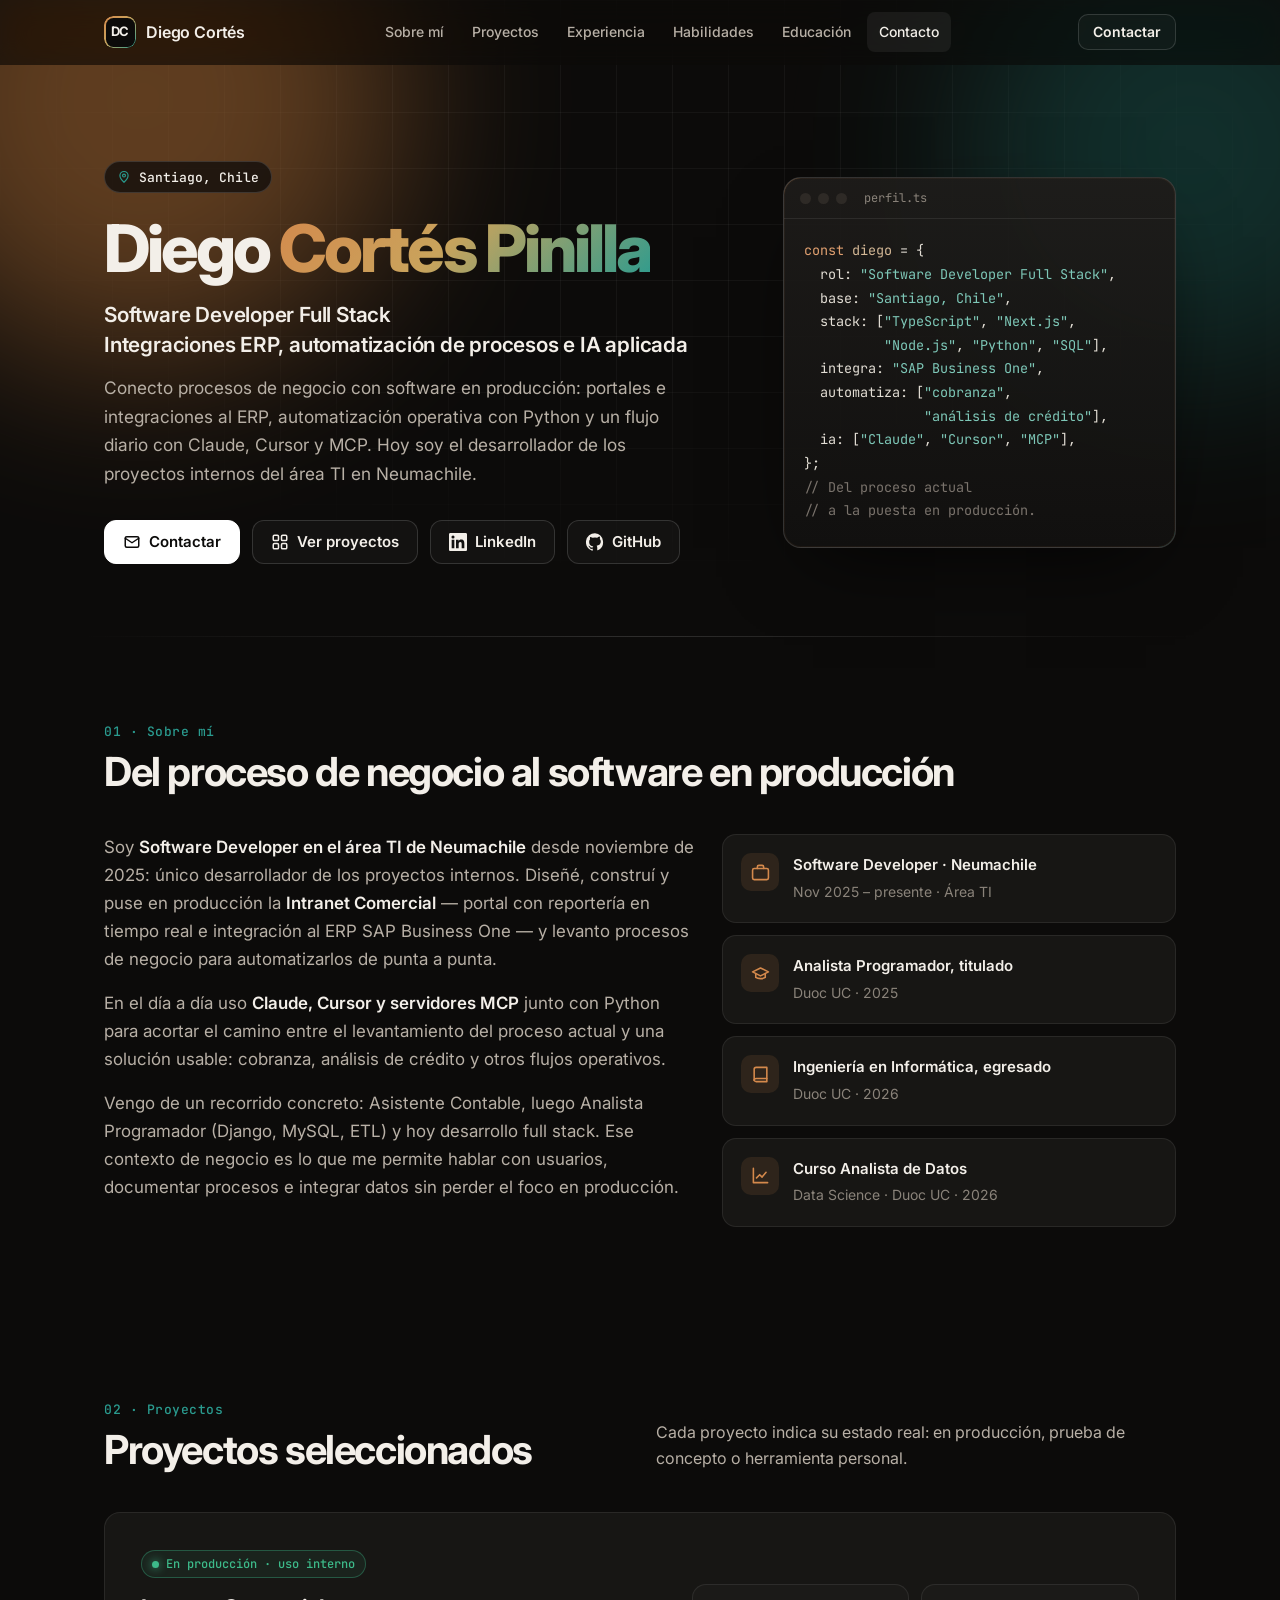
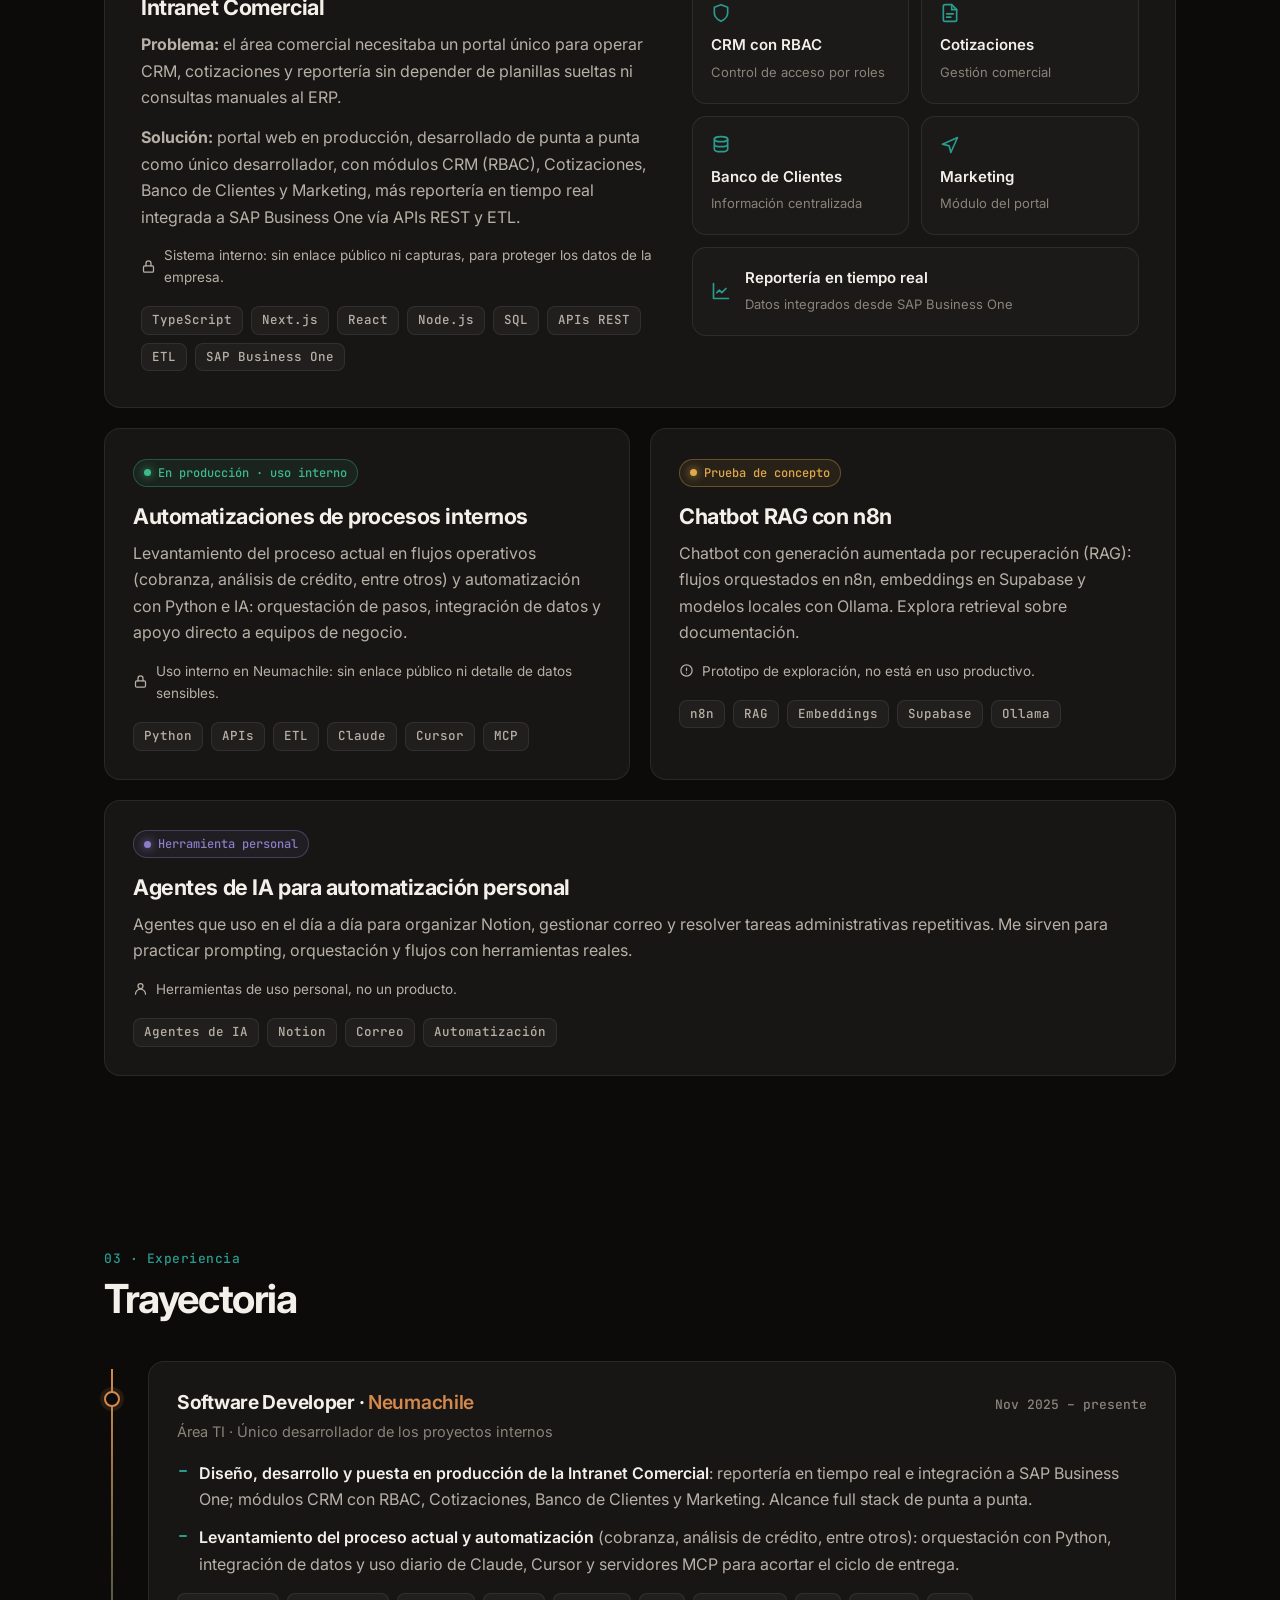
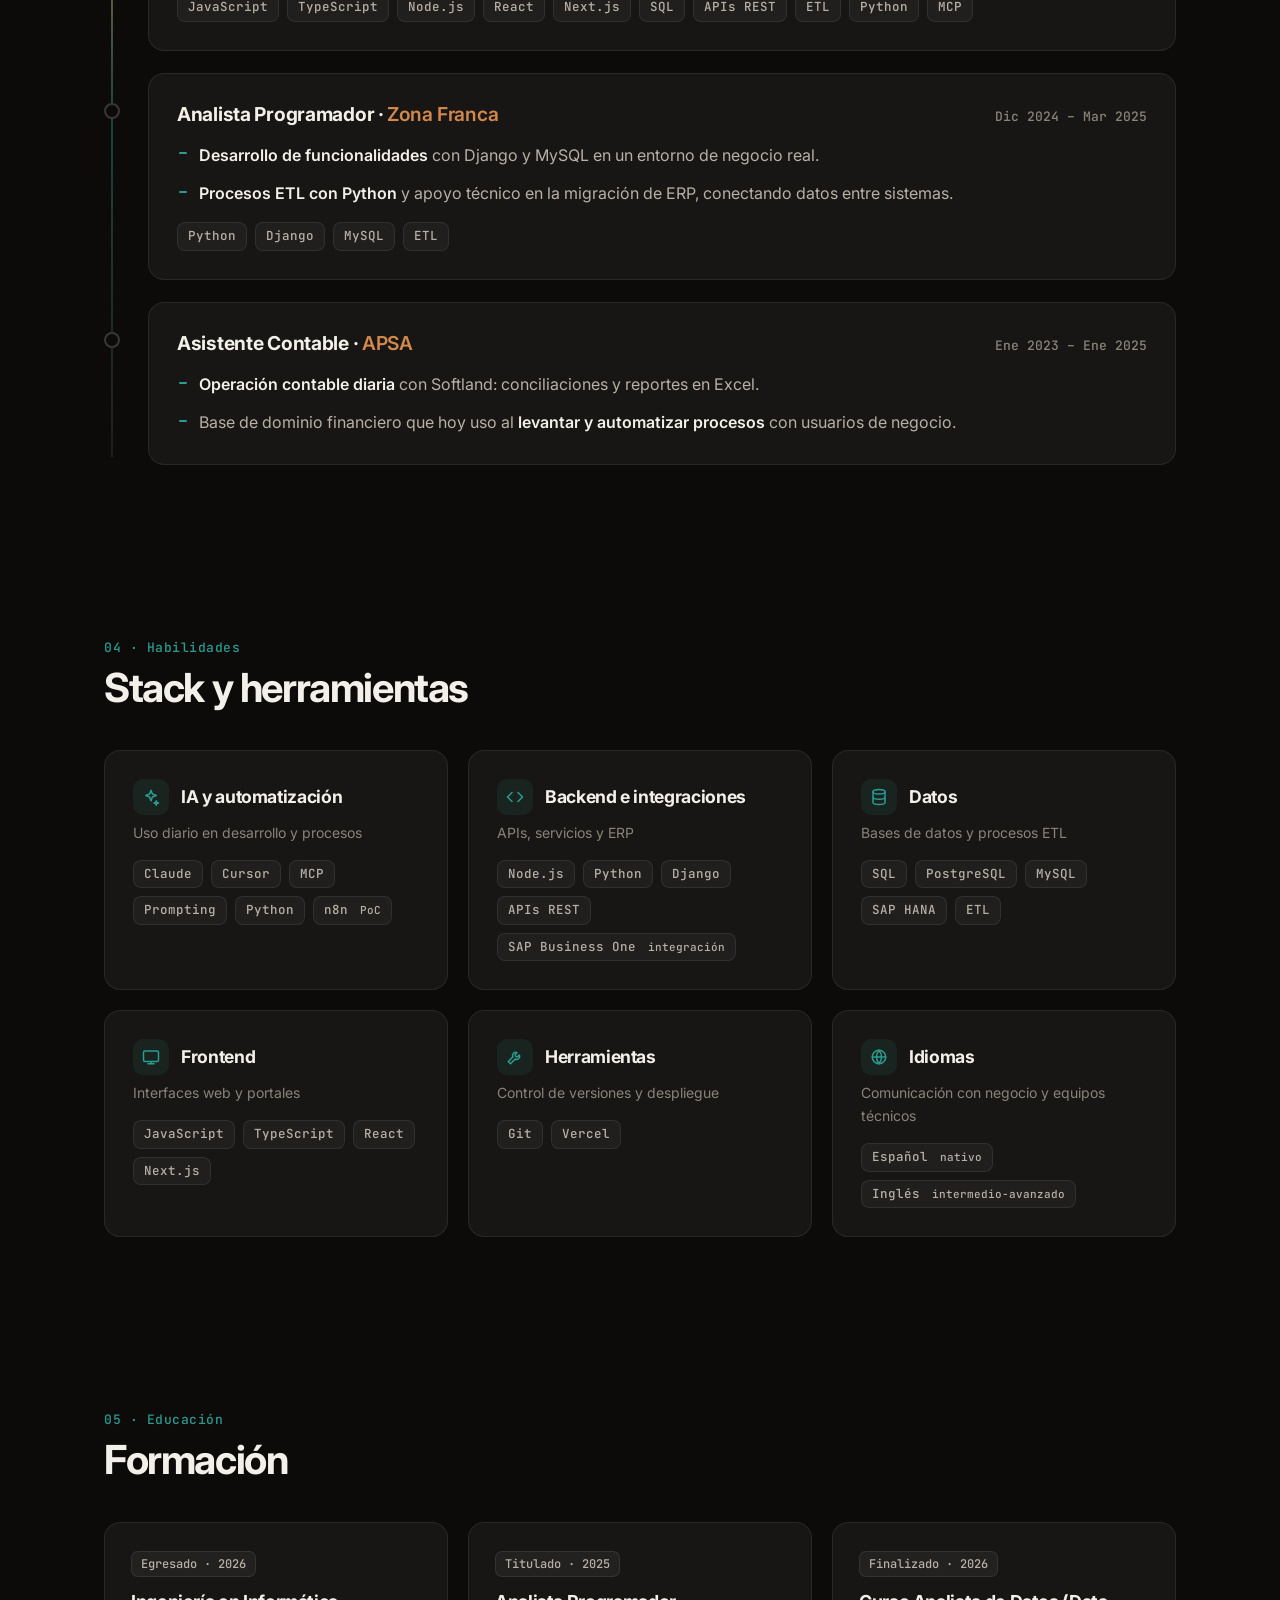
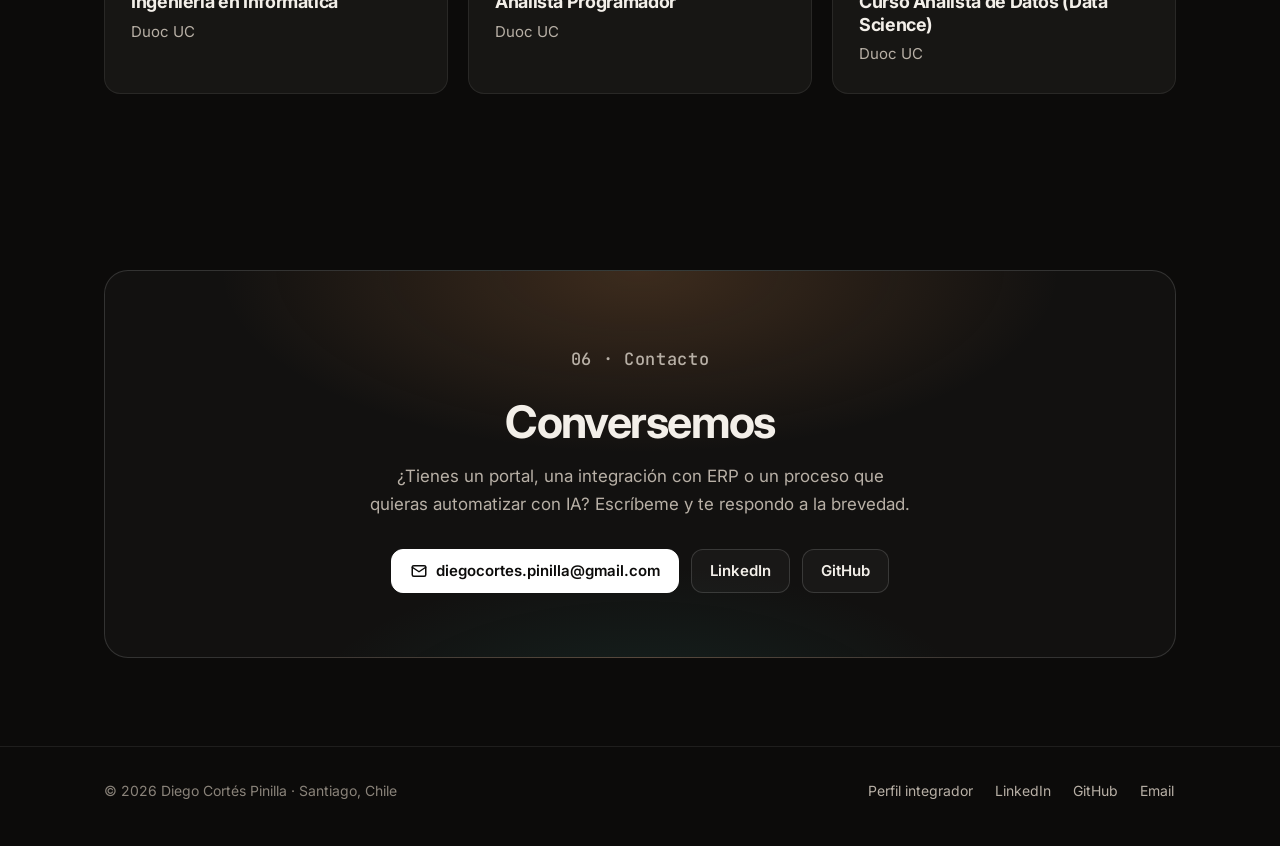
==== commit 04514afc: "Publica perfil integrador en /integrador y archiva alternativas vanilla/Stitch. Co-authored-by: Curs" ====
--- a/index.html
+++ b/index.html
@@ -20,17 +20,21 @@
 <meta name="twitter:title" content="Diego Cortés Pinilla · Software Developer Full Stack">
 <meta name="twitter:description" content="Automatización de procesos con IA, integraciones con SAP Business One y portales web en producción.">
 <meta name="twitter:image" content="https://diegofcp.github.io/assets/og.png">
-<link rel="icon" href="data:image/svg+xml,%3Csvg xmlns='http://www.w3.org/2000/svg' viewBox='0 0 64 64'%3E%3Cdefs%3E%3ClinearGradient id='g' x1='0' y1='0' x2='1' y2='1'%3E%3Cstop offset='0' stop-color='%23d4894c'/%3E%3Cstop offset='1' stop-color='%232a9b8f'/%3E%3C/linearGradient%3E%3C/defs%3E%3Crect width='64' height='64' rx='14' fill='%230c0b0a'/%3E%3Crect x='2' y='2' width='60' height='60' rx='12' fill='none' stroke='url(%23g)' stroke-width='3'/%3E%3Ctext x='32' y='42' text-anchor='middle' font-family='Inter,Arial,sans-serif' font-weight='700' font-size='26' fill='%23f3efe9'%3EDC%3C/text%3E%3C/svg%3E">
+<link rel="icon" href="data:image/svg+xml,%3Csvg%20xmlns='http://www.w3.org/2000/svg'%20viewBox='0%200%2064%2064'%3E%3Cdefs%3E%3ClinearGradient%20id='g'%20x1='0'%20y1='0'%20x2='1'%20y2='1'%3E%3Cstop%20offset='0'%20stop-color='%23d4894c'/%3E%3Cstop%20offset='1'%20stop-color='%232a9b8f'/%3E%3C/linearGradient%3E%3C/defs%3E%3Crect%20width='64'%20height='64'%20rx='14'%20fill='%230c0b0a'/%3E%3Crect%20x='2'%20y='2'%20width='60'%20height='60'%20rx='12'%20fill='none'%20stroke='url(%23g)'%20stroke-width='3'/%3E%3Ctext%20x='32'%20y='42'%20text-anchor='middle'%20font-family='Inter,Arial,sans-serif'%20font-weight='700'%20font-size='26'%20fill='%23f3efe9'%3EDC%3C/text%3E%3C/svg%3E">
 <link rel="preconnect" href="https://fonts.googleapis.com">
 <link rel="preconnect" href="https://fonts.gstatic.com" crossorigin>
-<link href="https://fonts.googleapis.com/css2?family=Inter:wght@400;500;600;700;800&family=JetBrains+Mono:wght@400;500&display=swap" rel="stylesheet">
+<link rel="stylesheet" href="https://fonts.googleapis.com/css2?family=Inter:wght@400;600;700;800&family=JetBrains+Mono:wght@500&display=swap" media="print" onload="this.media='all'">
+<noscript><link rel="stylesheet" href="https://fonts.googleapis.com/css2?family=Inter:wght@400;600;700;800&family=JetBrains+Mono:wght@500&display=swap"></noscript>
+<script type="application/ld+json">
+{"@context":"https://schema.org","@type":"Person","name":"Diego Cortés Pinilla","jobTitle":"Software Developer Full Stack","url":"https://diegofcp.github.io/","email":"mailto:diegocortes.pinilla@gmail.com","address":{"@type":"PostalAddress","addressLocality":"Santiago","addressCountry":"CL"},"alumniOf":{"@type":"CollegeOrUniversity","name":"Duoc UC"},"sameAs":["https://www.linkedin.com/in/diegocortes-informatico/","https://github.com/DiegoFCP"]}
+</script>
 <style>
 :root{
   --bg:#0c0b0a;--bg2:#121110;--card:#171614;--card2:#1e1c1a;
   --line:rgba(255,255,255,.08);--line2:rgba(255,255,255,.14);
   --ink:#f3efe9;--ink2:#b8b0a6;--mute:#8a837a;
   --acc:#d4894c;--acc2:#2a9b8f;--ok:#3dba8a;--warn:#e0a84a;--info:#8b7ec8;
-  --grad:linear-gradient(135deg,#d4894c 0%,#2a9b8f 100%);
+  --grad:linear-gradient(135deg,#d4894c 0%,#c9a35c 45%,#2a9b8f 100%);
   --r:16px;--maxw:1120px;
   --sans:"Inter",system-ui,-apple-system,"Segoe UI",Roboto,Helvetica,Arial,sans-serif;
   --mono:"JetBrains Mono",ui-monospace,SFMono-Regular,Menlo,Consolas,monospace;
@@ -77,7 +81,7 @@
 /* Hero */
 .hero{position:relative;z-index:1;padding:96px 0 72px}
 .hero-grid{display:grid;grid-template-columns:1.35fr .85fr;gap:56px;align-items:center}
-.eyebrow{display:inline-flex;align-items:center;gap:8px;font:500 13px/1 var(--mono);color:var(--ink2);padding:8px 12px;border:1px solid var(--line2);border-radius:999px;background:rgba(255,255,255,.03)}
+.eyebrow{display:inline-flex;align-items:center;gap:8px;font:500 13px/1 var(--mono);color:var(--ink);padding:8px 12px;border:1px solid var(--line2);border-radius:999px;background:rgba(12,11,10,.72)}
 .eyebrow svg{width:14px;height:14px;color:var(--acc2)}
 h1{font-size:clamp(2.5rem,5.4vw,4.1rem);line-height:1.02;letter-spacing:-.045em;margin:22px 0 18px;font-weight:800}
 .grad{background:var(--grad);-webkit-background-clip:text;background-clip:text;color:transparent}
@@ -123,6 +127,7 @@
 .projects{display:grid;grid-template-columns:repeat(6,1fr);gap:20px}
 .projects .feat{grid-column:span 6;display:grid;grid-template-columns:1.15fr 1fr;gap:36px;align-items:center;padding:36px}
 .projects .half{grid-column:span 3}
+.projects .full{grid-column:span 6}
 .badge{display:inline-flex;align-items:center;gap:7px;font:500 12px/1 var(--mono);padding:7px 10px;border-radius:999px;border:1px solid}
 .badge::before{content:"";width:7px;height:7px;border-radius:50%;background:currentColor;box-shadow:0 0 10px currentColor}
 .b-prod{color:var(--ok);border-color:rgba(61,186,138,.35);background:rgba(61,186,138,.08)}
@@ -167,7 +172,7 @@
 .skill h3 .ic svg{width:18px;height:18px}
 .skill p{font-size:14px;color:var(--mute);margin:0}
 .skill .tags{margin-top:16px}
-.skill .tags li small{color:var(--mute);font-size:11px;margin-left:4px}
+.skill .tags li small{color:var(--ink2);font-size:11px;margin-left:4px}
 
 /* Education */
 .edu{display:grid;grid-template-columns:repeat(3,1fr);gap:20px}
@@ -187,7 +192,7 @@
 footer{position:relative;z-index:1;border-top:1px solid var(--line);padding:28px 0 40px;color:var(--mute);font-size:14px}
 footer .wrap{display:flex;justify-content:space-between;gap:16px;flex-wrap:wrap;align-items:center}
 footer nav{display:flex;gap:18px}
-footer a{text-decoration:none;color:var(--ink2)}
+footer a{text-decoration:none;color:var(--ink2);padding:4px 2px;min-height:24px;display:inline-block}
 footer a:hover{color:var(--ink)}
 
 /* Reveal */
@@ -224,6 +229,10 @@
   .tl{padding-left:34px}
   .orb.a{width:340px;height:340px}.orb.b{width:300px;height:300px}
 }
+@media (max-width:360px){
+  .code pre{font-size:10.5px;padding:14px 12px 18px}
+  .code-bar{padding:10px 12px}
+}
 @media (prefers-reduced-motion:reduce){
   html{scroll-behavior:auto}
   *,*::before,*::after{transition:none!important;animation:none!important}
@@ -238,7 +247,7 @@
 
 <header class="nav" id="nav">
   <div class="wrap">
-    <a class="brand" href="#inicio" aria-label="Diego Cortés Pinilla, ir al inicio"><span class="mono" aria-hidden="true">DC</span><span>Diego Cortés</span></a>
+    <a class="brand" href="#inicio"><span class="mono" aria-hidden="true">DC</span><span>Diego Cortés</span></a>
     <nav aria-label="Principal">
       <ul id="menu">
         <li><a href="#sobre-mi">Sobre mí</a></li>
@@ -250,7 +259,7 @@
       </ul>
     </nav>
     <a class="btn sm nav-cta" href="mailto:diegocortes.pinilla@gmail.com">Contactar</a>
-    <button class="menu-btn" id="menuBtn" aria-label="Abrir menú" aria-expanded="false" aria-controls="menu">
+    <button type="button" class="menu-btn" id="menuBtn" aria-label="Abrir menú" aria-expanded="false" aria-controls="menu">
       <svg width="18" height="18" viewBox="0 0 24 24" fill="none" stroke="currentColor" stroke-width="2" stroke-linecap="round" aria-hidden="true"><path d="M4 7h16M4 12h16M4 17h16"/></svg>
     </button>
   </div>
@@ -264,7 +273,7 @@
         <span class="eyebrow reveal"><svg viewBox="0 0 24 24" fill="none" stroke="currentColor" stroke-width="2" aria-hidden="true"><path d="M12 21s-7-6.2-7-11.5A7 7 0 0 1 19 9.5C19 14.8 12 21 12 21z"/><circle cx="12" cy="9.5" r="2.5"/></svg>Santiago, Chile</span>
         <h1 id="hero-title" class="reveal">Diego <span class="grad">Cortés Pinilla</span></h1>
         <p class="role reveal">Software Developer Full Stack<br>Integraciones ERP, automatización de procesos e IA aplicada</p>
-        <p class="lede reveal">Conecto procesos de negocio con software en producción: portales e integraciones al ERP, automatización operativa con Python, y un flujo diario con Claude, Cursor y MCP. Hoy soy el desarrollador de los proyectos internos del área TI en Neumachile.</p>
+        <p class="lede reveal">Conecto procesos de negocio con software en producción: portales e integraciones al ERP, automatización operativa con Python y un flujo diario con Claude, Cursor y MCP. Hoy soy el desarrollador de los proyectos internos del área TI en Neumachile.</p>
         <div class="cta reveal">
           <a class="btn primary" href="mailto:diegocortes.pinilla@gmail.com"><svg viewBox="0 0 24 24" fill="none" stroke="currentColor" stroke-width="2" stroke-linecap="round" stroke-linejoin="round" aria-hidden="true"><rect x="3" y="5" width="18" height="14" rx="2"/><path d="m3 7 9 6 9-6"/></svg>Contactar</a>
           <a class="btn" href="#proyectos"><svg viewBox="0 0 24 24" fill="none" stroke="currentColor" stroke-width="2" stroke-linecap="round" stroke-linejoin="round" aria-hidden="true"><rect x="3" y="3" width="7" height="7" rx="1.5"/><rect x="14" y="3" width="7" height="7" rx="1.5"/><rect x="3" y="14" width="7" height="7" rx="1.5"/><rect x="14" y="14" width="7" height="7" rx="1.5"/></svg>Ver proyectos</a>
@@ -284,7 +293,7 @@
                <span class="s">"análisis de crédito"</span>],
   ia: [<span class="s">"Claude"</span>, <span class="s">"Cursor"</span>, <span class="s">"MCP"</span>],
 };
-<span class="c">// Del proceso As-Is</span>
+<span class="c">// Del proceso actual</span>
 <span class="c">// a la puesta en producción.</span></pre>
       </div>
     </div>
@@ -299,7 +308,7 @@
       <div class="about-grid">
         <div class="about-text reveal">
           <p>Soy <strong>Software Developer en el área TI de Neumachile</strong> desde noviembre de 2025: único desarrollador de los proyectos internos. Diseñé, construí y puse en producción la <strong>Intranet Comercial</strong> — portal con reportería en tiempo real e integración al ERP SAP Business One — y levanto procesos de negocio para automatizarlos de punta a punta.</p>
-          <p>En el día a día uso <strong>Claude, Cursor y servidores MCP</strong> junto con Python para acortar el camino entre el levantamiento As-Is y una solución usable: cobranza, análisis de crédito y otros flujos operativos.</p>
+          <p>En el día a día uso <strong>Claude, Cursor y servidores MCP</strong> junto con Python para acortar el camino entre el levantamiento del proceso actual y una solución usable: cobranza, análisis de crédito y otros flujos operativos.</p>
           <p>Vengo de un recorrido concreto: Asistente Contable, luego Analista Programador (Django, MySQL, ETL) y hoy desarrollo full stack. Ese contexto de negocio es lo que me permite hablar con usuarios, documentar procesos e integrar datos sin perder el foco en producción.</p>
         </div>
         <div class="facts reveal">
@@ -328,7 +337,7 @@
               <li>TypeScript</li><li>Next.js</li><li>React</li><li>Node.js</li><li>SQL</li><li>APIs REST</li><li>ETL</li><li>SAP Business One</li>
             </ul>
           </div>
-          <div class="modules" aria-label="Módulos del portal">
+          <div class="modules" role="group" aria-label="Módulos del portal">
             <div class="mod"><svg viewBox="0 0 24 24" fill="none" stroke="currentColor" stroke-width="2" stroke-linecap="round" stroke-linejoin="round" aria-hidden="true"><path d="M12 22s8-4 8-10V5l-8-3-8 3v7c0 6 8 10 8 10z"/></svg><b>CRM con RBAC</b><span>Control de acceso por roles</span></div>
             <div class="mod"><svg viewBox="0 0 24 24" fill="none" stroke="currentColor" stroke-width="2" stroke-linecap="round" stroke-linejoin="round" aria-hidden="true"><path d="M14 2H6a2 2 0 0 0-2 2v16a2 2 0 0 0 2 2h12a2 2 0 0 0 2-2V8z"/><path d="M14 2v6h6M8 13h8M8 17h5"/></svg><b>Cotizaciones</b><span>Gestión comercial</span></div>
             <div class="mod"><svg viewBox="0 0 24 24" fill="none" stroke="currentColor" stroke-width="2" stroke-linecap="round" stroke-linejoin="round" aria-hidden="true"><ellipse cx="12" cy="5" rx="8" ry="3"/><path d="M4 5v6c0 1.7 3.6 3 8 3s8-1.3 8-3V5M4 11v6c0 1.7 3.6 3 8 3s8-1.3 8-3v-6"/></svg><b>Banco de Clientes</b><span>Información centralizada</span></div>
@@ -340,7 +349,7 @@
         <article class="card spot half reveal" aria-labelledby="p2">
           <span class="badge b-prod">En producción · uso interno</span>
           <h3 id="p2">Automatizaciones de procesos internos</h3>
-          <p>Levantamiento As-Is de flujos operativos (cobranza, análisis de crédito, entre otros) y automatización con Python e IA: orquestación de pasos, integración de datos y apoyo directo a equipos de negocio.</p>
+          <p>Levantamiento del proceso actual en flujos operativos (cobranza, análisis de crédito, entre otros) y automatización con Python e IA: orquestación de pasos, integración de datos y apoyo directo a equipos de negocio.</p>
           <p class="note"><svg viewBox="0 0 24 24" fill="none" stroke="currentColor" stroke-width="2" stroke-linecap="round" stroke-linejoin="round" aria-hidden="true"><rect x="4" y="11" width="16" height="10" rx="2"/><path d="M8 11V7a4 4 0 0 1 8 0v4"/></svg>Uso interno en Neumachile: sin enlace público ni detalle de datos sensibles.</p>
           <ul class="tags" aria-label="Tecnologías"><li>Python</li><li>APIs</li><li>ETL</li><li>Claude</li><li>Cursor</li><li>MCP</li></ul>
         </article>
@@ -348,15 +357,15 @@
         <article class="card spot half reveal" aria-labelledby="p3">
           <span class="badge b-poc">Prueba de concepto</span>
           <h3 id="p3">Chatbot RAG con n8n</h3>
-          <p>Chatbot con generación aumentada por recuperación (RAG): flujos orquestados en n8n, embeddings en Supabase y modelos locales con Ollama. Explora orquestación de agentes y retrieval sobre documentación.</p>
+          <p>Chatbot con generación aumentada por recuperación (RAG): flujos orquestados en n8n, embeddings en Supabase y modelos locales con Ollama. Explora retrieval sobre documentación.</p>
           <p class="note"><svg viewBox="0 0 24 24" fill="none" stroke="currentColor" stroke-width="2" stroke-linecap="round" stroke-linejoin="round" aria-hidden="true"><circle cx="12" cy="12" r="9"/><path d="M12 8v4M12 16h.01"/></svg>Prototipo de exploración, no está en uso productivo.</p>
           <ul class="tags" aria-label="Tecnologías"><li>n8n</li><li>RAG</li><li>Embeddings</li><li>Supabase</li><li>Ollama</li></ul>
         </article>
 
-        <article class="card spot half reveal" aria-labelledby="p4" style="grid-column:span 6">
+        <article class="card spot half full reveal" aria-labelledby="p4">
           <span class="badge b-pers">Herramienta personal</span>
           <h3 id="p4">Agentes de IA para automatización personal</h3>
-          <p>Agentes que uso en el día a día para organizar Notion, gestionar correo y resolver tareas administrativas repetitivas. Sirve para practicar prompting, orquestación y flujos con herramientas reales.</p>
+          <p>Agentes que uso en el día a día para organizar Notion, gestionar correo y resolver tareas administrativas repetitivas. Me sirven para practicar prompting, orquestación y flujos con herramientas reales.</p>
           <p class="note"><svg viewBox="0 0 24 24" fill="none" stroke="currentColor" stroke-width="2" stroke-linecap="round" stroke-linejoin="round" aria-hidden="true"><circle cx="12" cy="8" r="4"/><path d="M4 21a8 8 0 0 1 16 0"/></svg>Herramientas de uso personal, no un producto.</p>
           <ul class="tags" aria-label="Tecnologías"><li>Agentes de IA</li><li>Notion</li><li>Correo</li><li>Automatización</li></ul>
         </article>
@@ -375,7 +384,7 @@
             <p class="ctx">Área TI · Único desarrollador de los proyectos internos</p>
             <ul>
               <li><strong>Diseño, desarrollo y puesta en producción de la Intranet Comercial</strong>: reportería en tiempo real e integración a SAP Business One; módulos CRM con RBAC, Cotizaciones, Banco de Clientes y Marketing. Alcance full stack de punta a punta.</li>
-              <li><strong>Levantamiento As-Is y automatización de procesos</strong> (cobranza, análisis de crédito, entre otros): orquestación con Python, integración de datos y uso diario de Claude, Cursor y servidores MCP para acortar el ciclo de entrega.</li>
+              <li><strong>Levantamiento del proceso actual y automatización</strong> (cobranza, análisis de crédito, entre otros): orquestación con Python, integración de datos y uso diario de Claude, Cursor y servidores MCP para acortar el ciclo de entrega.</li>
             </ul>
             <ul class="tags" aria-label="Tecnologías"><li>JavaScript</li><li>TypeScript</li><li>Node.js</li><li>React</li><li>Next.js</li><li>SQL</li><li>APIs REST</li><li>ETL</li><li>Python</li><li>MCP</li></ul>
           </div>
@@ -457,6 +466,7 @@
   <div class="wrap">
     <span>© <span id="yr">2026</span> Diego Cortés Pinilla · Santiago, Chile</span>
     <nav aria-label="Redes">
+      <a href="/integrador/">Perfil integrador</a>
       <a href="https://www.linkedin.com/in/diegocortes-informatico/" target="_blank" rel="noopener noreferrer">LinkedIn</a>
       <a href="https://github.com/DiegoFCP" target="_blank" rel="noopener noreferrer">GitHub</a>
       <a href="mailto:diegocortes.pinilla@gmail.com">Email</a>
@@ -470,8 +480,10 @@
   document.getElementById('yr').textContent=new Date().getFullYear();
   function onScroll(){nav.classList.toggle('scrolled',window.scrollY>8)}
   onScroll();window.addEventListener('scroll',onScroll,{passive:true});
+  function closeMenu(){nav.classList.remove('open');btn.setAttribute('aria-expanded','false');btn.setAttribute('aria-label','Abrir menú')}
   btn.addEventListener('click',function(){var o=nav.classList.toggle('open');btn.setAttribute('aria-expanded',o);btn.setAttribute('aria-label',o?'Cerrar menú':'Abrir menú')});
-  document.querySelectorAll('#menu a').forEach(function(a){a.addEventListener('click',function(){nav.classList.remove('open');btn.setAttribute('aria-expanded','false')})});
+  document.querySelectorAll('#menu a').forEach(function(a){a.addEventListener('click',closeMenu)});
+  document.addEventListener('keydown',function(e){if(e.key==='Escape'&&nav.classList.contains('open')){closeMenu();btn.focus()}});
   var els=document.querySelectorAll('.reveal');
   if('IntersectionObserver' in window){
     var io=new IntersectionObserver(function(es){es.forEach(function(e){if(e.isIntersecting){e.target.classList.add('in');io.unobserve(e.target)}})},{rootMargin:'0px 0px -8% 0px',threshold:.08});
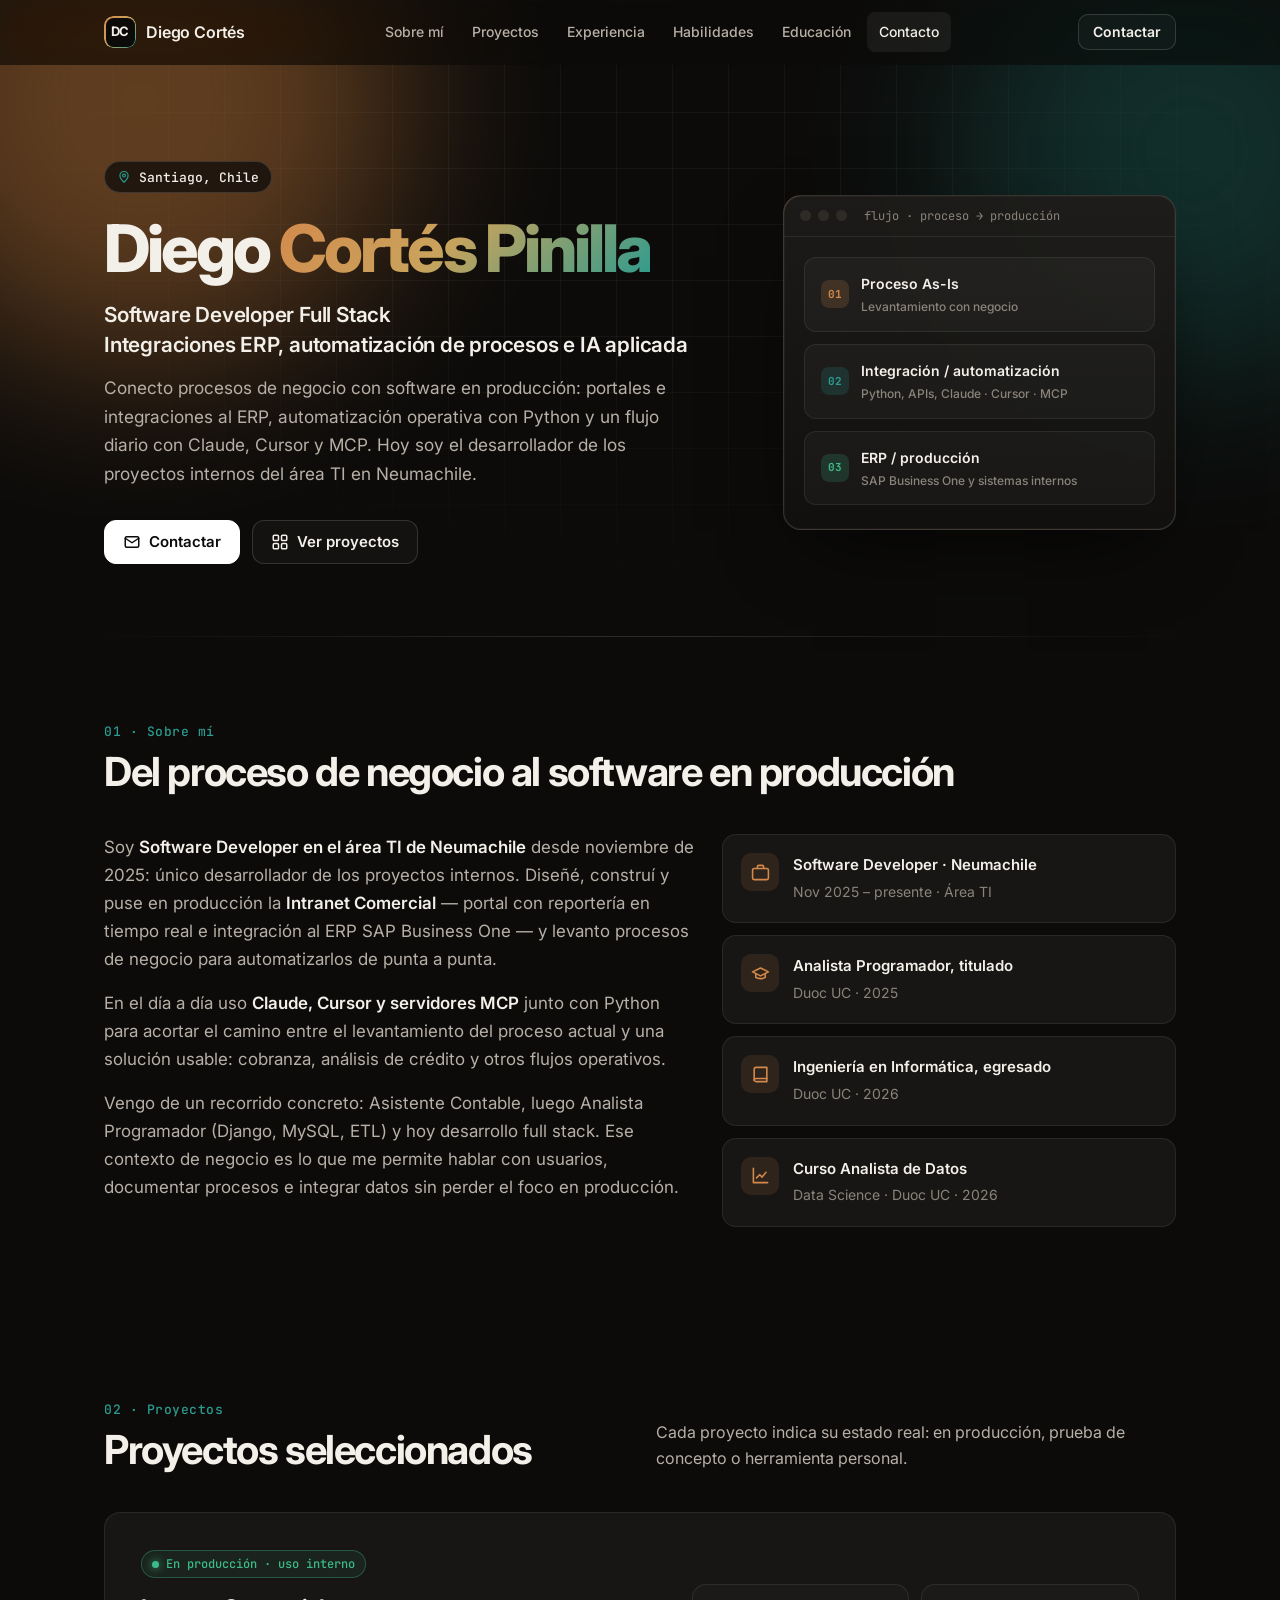
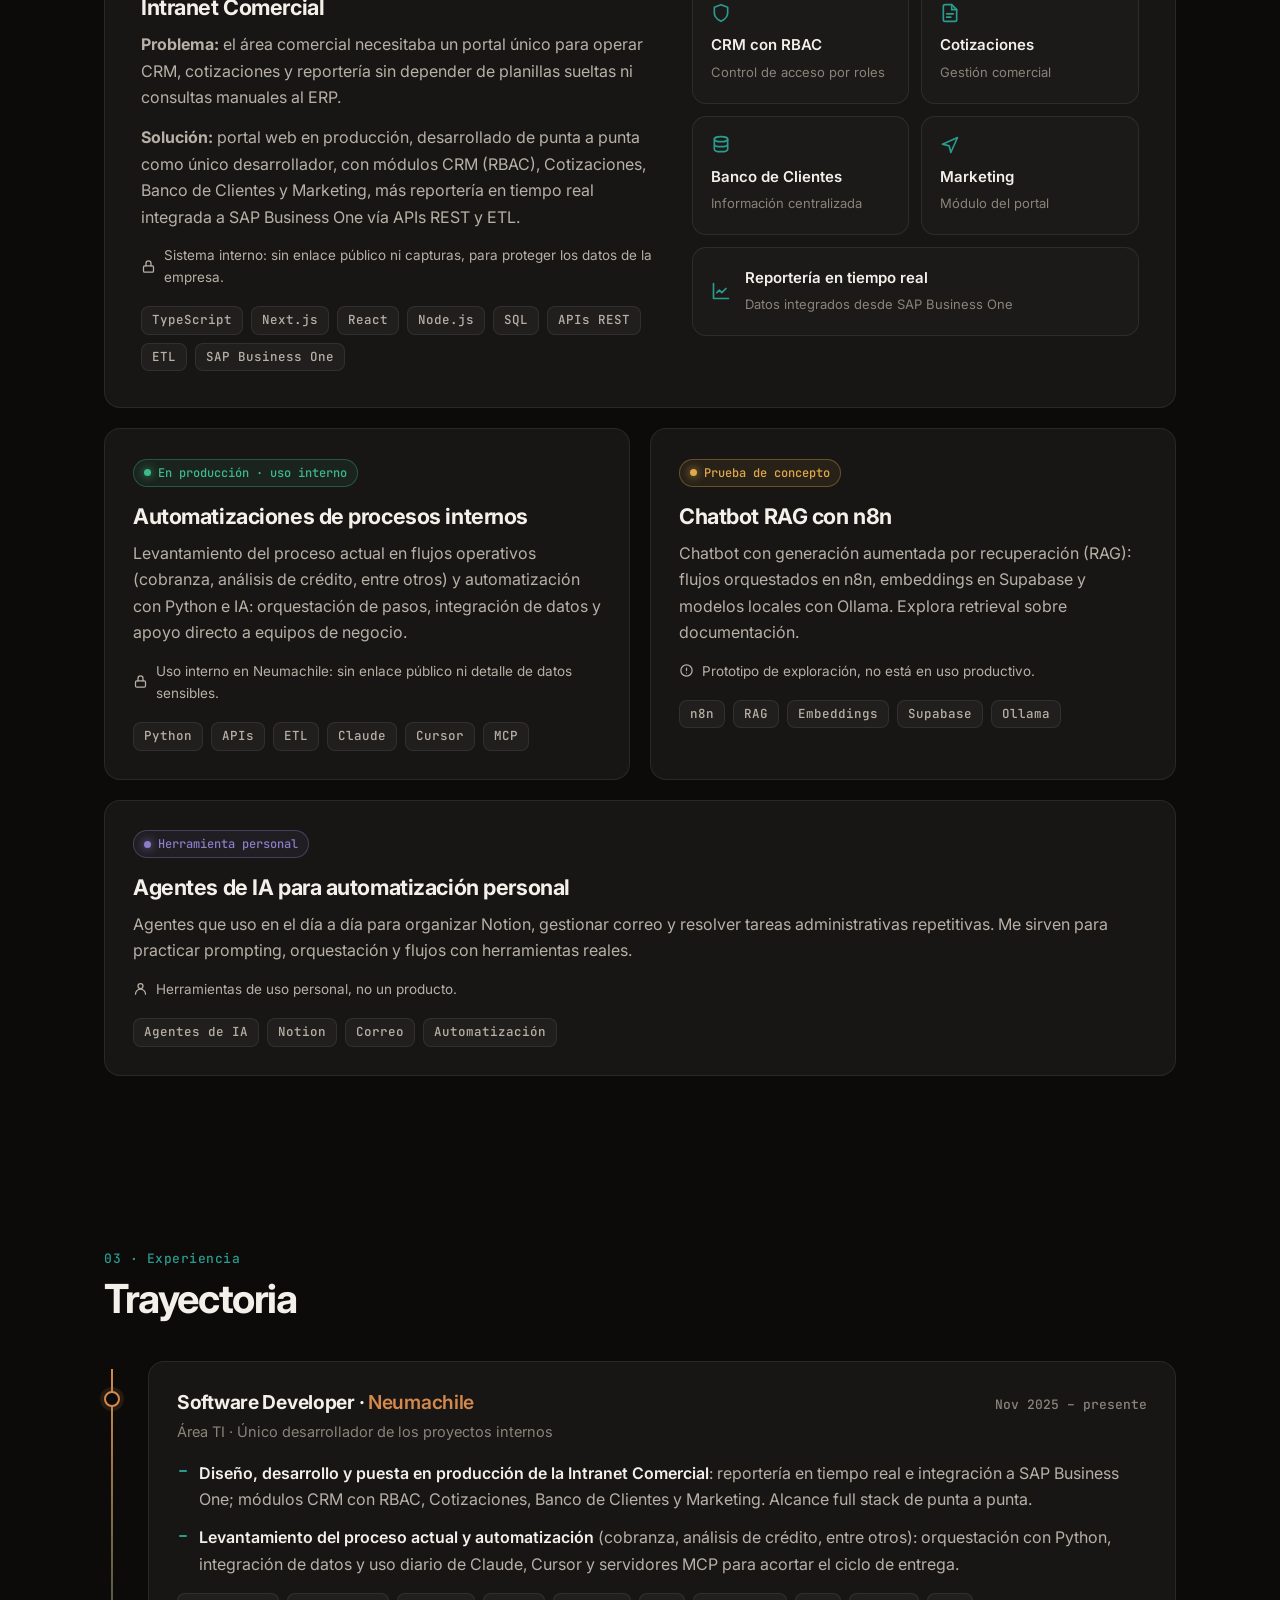
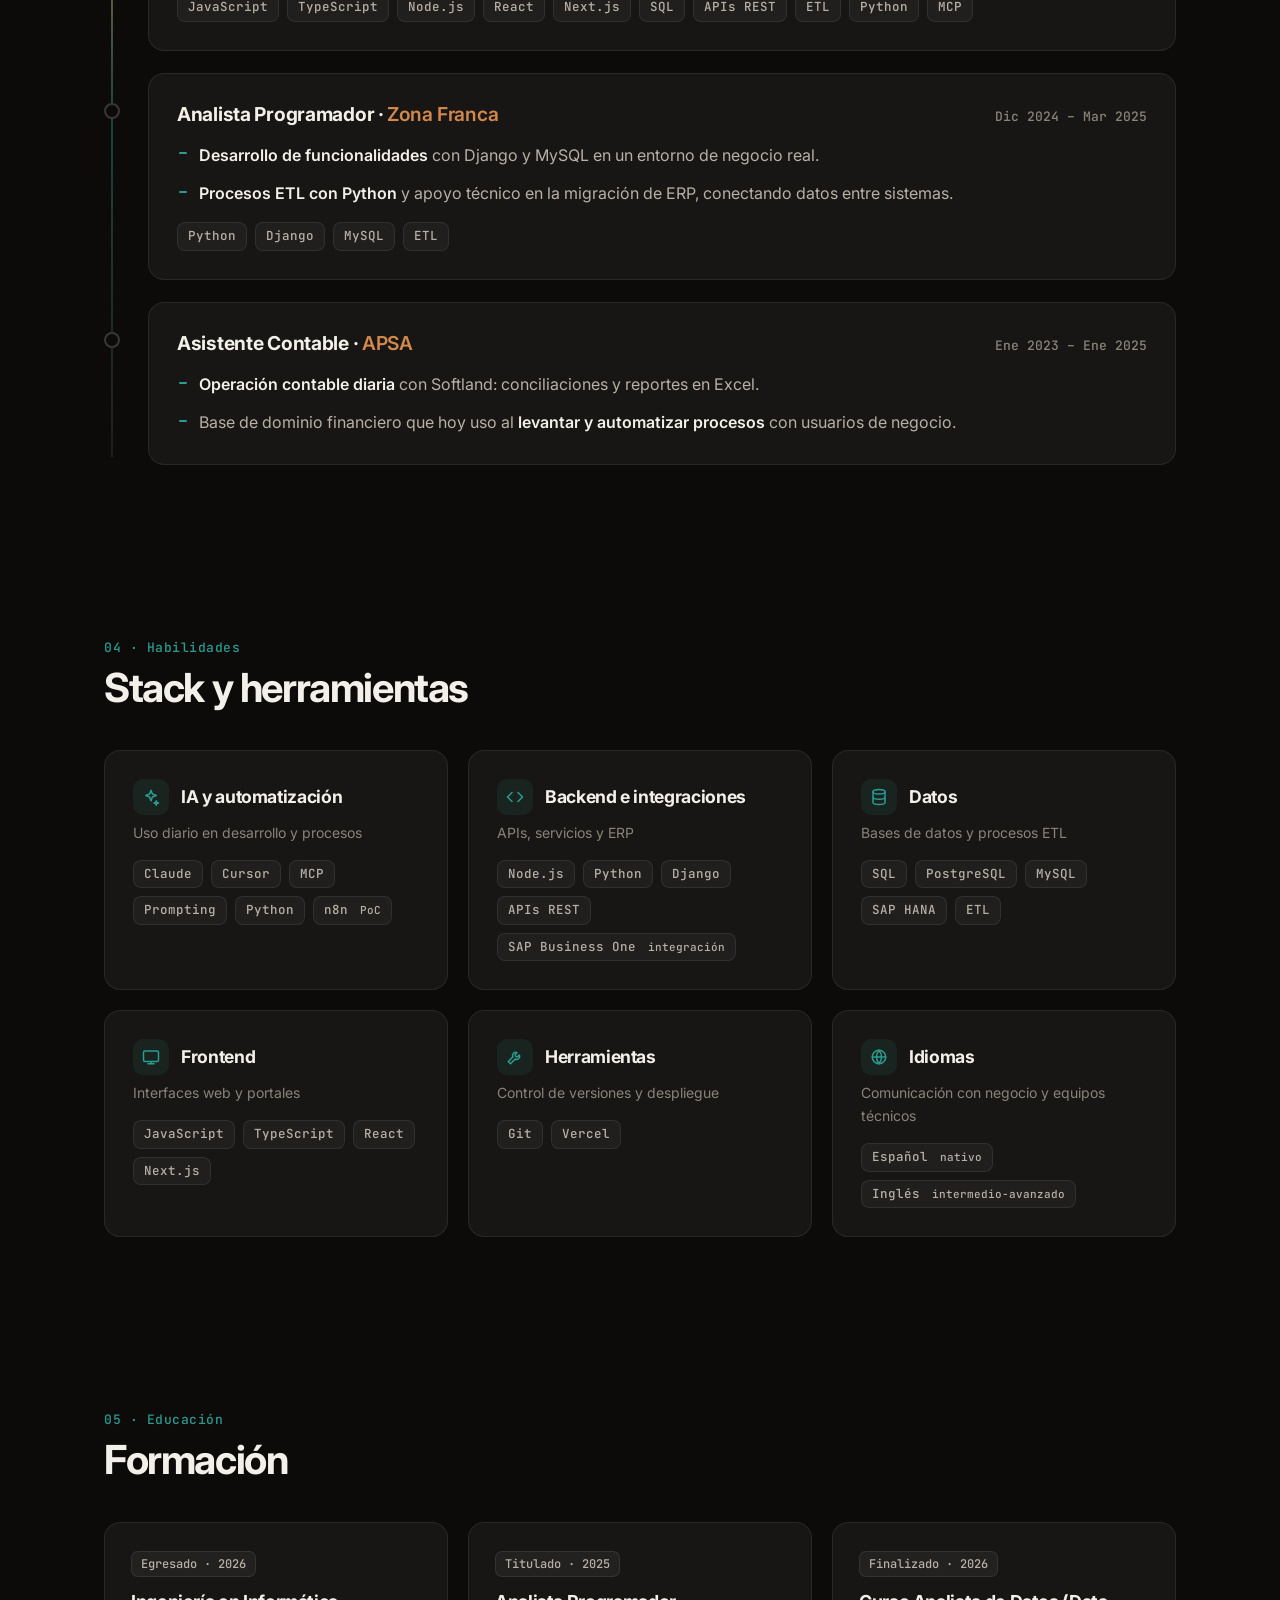
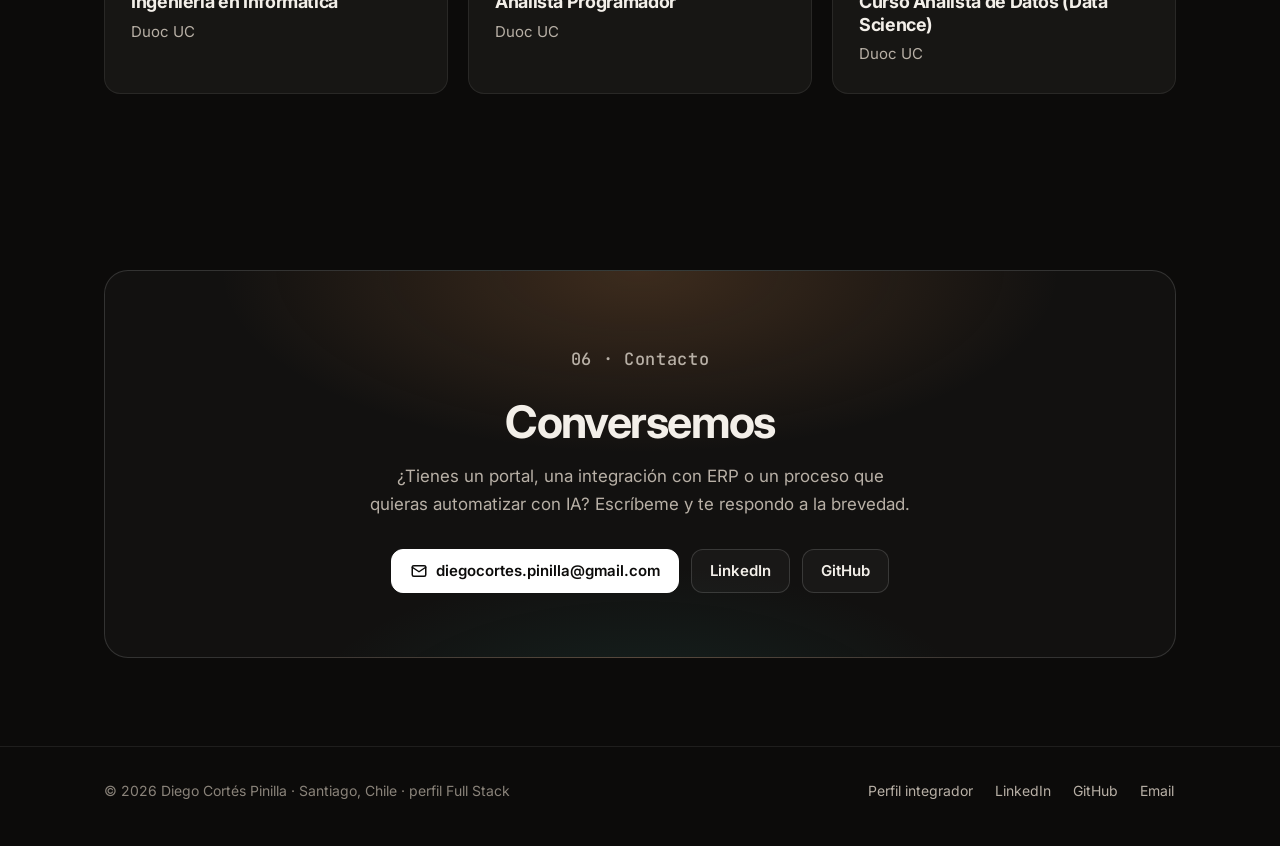
==== commit 3494638a: "Corrige el Top 7 de la auditoría: menú móvil, CSS sin CDN, LCP y OG por URL. Co-authored-by: Cursor " ====
--- a/index.html
+++ b/index.html
@@ -95,8 +95,14 @@
 .code-bar{display:flex;align-items:center;gap:7px;padding:12px 16px;border-bottom:1px solid var(--line)}
 .code-bar i{width:11px;height:11px;border-radius:50%;background:#2e2a26}
 .code-bar span{margin-left:10px;font:12px var(--mono);color:var(--mute)}
-.code pre{margin:0;padding:20px 20px 24px;font:13.5px/1.75 var(--mono);color:#e2ddd4;overflow-x:auto}
-.k{color:#e0a070}.s{color:#7ec8b8}.p{color:#d4b896}.c{color:#7a736c}
+.flow-steps{list-style:none;margin:0;padding:20px 20px 24px;display:flex;flex-direction:column;gap:12px}
+.flow-steps li{display:flex;align-items:center;gap:12px;padding:14px 16px;border-radius:12px;border:1px solid var(--line);background:rgba(255,255,255,.03)}
+.flow-steps .n{flex:none;width:28px;height:28px;border-radius:8px;display:grid;place-items:center;font:700 11px/1 var(--mono)}
+.flow-steps li:nth-child(1) .n{background:rgba(212,137,76,.18);color:var(--acc)}
+.flow-steps li:nth-child(2) .n{background:rgba(42,155,143,.18);color:var(--acc2)}
+.flow-steps li:nth-child(3) .n{background:rgba(61,186,138,.18);color:var(--ok)}
+.flow-steps b{display:block;font-size:14px;font-weight:600;color:var(--ink)}
+.flow-steps small{display:block;margin-top:2px;font-size:12px;color:var(--mute);font-weight:500}
 
 /* Sections */
 section{position:relative;z-index:1;padding:88px 0}
@@ -270,31 +276,22 @@
   <section class="hero" id="inicio" aria-labelledby="hero-title">
     <div class="wrap hero-grid">
       <div>
-        <span class="eyebrow reveal"><svg viewBox="0 0 24 24" fill="none" stroke="currentColor" stroke-width="2" aria-hidden="true"><path d="M12 21s-7-6.2-7-11.5A7 7 0 0 1 19 9.5C19 14.8 12 21 12 21z"/><circle cx="12" cy="9.5" r="2.5"/></svg>Santiago, Chile</span>
-        <h1 id="hero-title" class="reveal">Diego <span class="grad">Cortés Pinilla</span></h1>
-        <p class="role reveal">Software Developer Full Stack<br>Integraciones ERP, automatización de procesos e IA aplicada</p>
-        <p class="lede reveal">Conecto procesos de negocio con software en producción: portales e integraciones al ERP, automatización operativa con Python y un flujo diario con Claude, Cursor y MCP. Hoy soy el desarrollador de los proyectos internos del área TI en Neumachile.</p>
+        <span class="eyebrow"><svg viewBox="0 0 24 24" fill="none" stroke="currentColor" stroke-width="2" aria-hidden="true"><path d="M12 21s-7-6.2-7-11.5A7 7 0 0 1 19 9.5C19 14.8 12 21 12 21z"/><circle cx="12" cy="9.5" r="2.5"/></svg>Santiago, Chile</span>
+        <h1 id="hero-title">Diego <span class="grad">Cortés Pinilla</span></h1>
+        <p class="role">Software Developer Full Stack<br>Integraciones ERP, automatización de procesos e IA aplicada</p>
+        <p class="lede">Conecto procesos de negocio con software en producción: portales e integraciones al ERP, automatización operativa con Python y un flujo diario con Claude, Cursor y MCP. Hoy soy el desarrollador de los proyectos internos del área TI en Neumachile.</p>
         <div class="cta reveal">
           <a class="btn primary" href="mailto:diegocortes.pinilla@gmail.com"><svg viewBox="0 0 24 24" fill="none" stroke="currentColor" stroke-width="2" stroke-linecap="round" stroke-linejoin="round" aria-hidden="true"><rect x="3" y="5" width="18" height="14" rx="2"/><path d="m3 7 9 6 9-6"/></svg>Contactar</a>
           <a class="btn" href="#proyectos"><svg viewBox="0 0 24 24" fill="none" stroke="currentColor" stroke-width="2" stroke-linecap="round" stroke-linejoin="round" aria-hidden="true"><rect x="3" y="3" width="7" height="7" rx="1.5"/><rect x="14" y="3" width="7" height="7" rx="1.5"/><rect x="3" y="14" width="7" height="7" rx="1.5"/><rect x="14" y="14" width="7" height="7" rx="1.5"/></svg>Ver proyectos</a>
-          <a class="btn" href="https://www.linkedin.com/in/diegocortes-informatico/" target="_blank" rel="noopener noreferrer"><svg viewBox="0 0 24 24" fill="currentColor" aria-hidden="true"><path d="M20.45 20.45h-3.56v-5.57c0-1.33-.02-3.04-1.85-3.04-1.86 0-2.14 1.45-2.14 2.94v5.67H9.35V9h3.41v1.56h.05c.48-.9 1.64-1.85 3.37-1.85 3.6 0 4.27 2.37 4.27 5.46v6.28zM5.34 7.43a2.06 2.06 0 1 1 0-4.13 2.06 2.06 0 0 1 0 4.13zM7.12 20.45H3.56V9h3.56v11.45zM22.22 0H1.77C.79 0 0 .77 0 1.73v20.54C0 23.23.79 24 1.77 24h20.45c.98 0 1.78-.77 1.78-1.73V1.73C24 .77 23.2 0 22.22 0z"/></svg>LinkedIn</a>
-          <a class="btn" href="https://github.com/DiegoFCP" target="_blank" rel="noopener noreferrer"><svg viewBox="0 0 24 24" fill="currentColor" aria-hidden="true"><path d="M12 .3a12 12 0 0 0-3.8 23.4c.6.1.8-.3.8-.6v-2c-3.3.7-4-1.6-4-1.6-.6-1.4-1.4-1.8-1.4-1.8-1-.7.1-.7.1-.7 1.2.1 1.8 1.2 1.8 1.2 1 1.8 2.8 1.3 3.5 1 .1-.8.4-1.3.7-1.6-2.7-.3-5.5-1.3-5.5-6 0-1.2.5-2.3 1.3-3.1-.2-.4-.6-1.6.1-3.2 0 0 1-.3 3.4 1.2a11.5 11.5 0 0 1 6 0C17.3 4.5 18.3 4.8 18.3 4.8c.7 1.6.2 2.8.1 3.2.8.8 1.3 1.9 1.3 3.1 0 4.6-2.8 5.6-5.5 5.9.4.4.8 1.1.8 2.2v3.3c0 .3.2.7.8.6A12 12 0 0 0 12 .3"/></svg>GitHub</a>
         </div>
       </div>
-      <div class="code reveal" role="img" aria-label="Tarjeta decorativa estilo editor de código con el perfil de Diego: rol, stack, integraciones ERP, automatización de procesos e IA.">
-        <div class="code-bar" aria-hidden="true"><i></i><i></i><i></i><span>perfil.ts</span></div>
-<pre aria-hidden="true"><span class="k">const</span> <span class="p">diego</span> = {
-  rol: <span class="s">"Software Developer Full Stack"</span>,
-  base: <span class="s">"Santiago, Chile"</span>,
-  stack: [<span class="s">"TypeScript"</span>, <span class="s">"Next.js"</span>,
-          <span class="s">"Node.js"</span>, <span class="s">"Python"</span>, <span class="s">"SQL"</span>],
-  integra: <span class="s">"SAP Business One"</span>,
-  automatiza: [<span class="s">"cobranza"</span>,
-               <span class="s">"análisis de crédito"</span>],
-  ia: [<span class="s">"Claude"</span>, <span class="s">"Cursor"</span>, <span class="s">"MCP"</span>],
-};
-<span class="c">// Del proceso actual</span>
-<span class="c">// a la puesta en producción.</span></pre>
+      <div class="code reveal" role="img" aria-label="Diagrama del flujo de trabajo: del proceso actual, a integración y automatización, hasta ERP en producción.">
+        <div class="code-bar" aria-hidden="true"><i></i><i></i><i></i><span>flujo · proceso → producción</span></div>
+        <ol class="flow-steps">
+          <li><span class="n" aria-hidden="true">01</span><span><b>Proceso As-Is</b><small>Levantamiento con negocio</small></span></li>
+          <li><span class="n" aria-hidden="true">02</span><span><b>Integración / automatización</b><small>Python, APIs, Claude · Cursor · MCP</small></span></li>
+          <li><span class="n" aria-hidden="true">03</span><span><b>ERP / producción</b><small>SAP Business One y sistemas internos</small></span></li>
+        </ol>
       </div>
     </div>
   </section>
@@ -464,8 +461,8 @@
 
 <footer>
   <div class="wrap">
-    <span>© <span id="yr">2026</span> Diego Cortés Pinilla · Santiago, Chile</span>
-    <nav aria-label="Redes">
+    <span>© <span id="yr">2026</span> Diego Cortés Pinilla · Santiago, Chile · perfil Full Stack</span>
+    <nav aria-label="Redes y perfiles">
       <a href="/integrador/">Perfil integrador</a>
       <a href="https://www.linkedin.com/in/diegocortes-informatico/" target="_blank" rel="noopener noreferrer">LinkedIn</a>
       <a href="https://github.com/DiegoFCP" target="_blank" rel="noopener noreferrer">GitHub</a>
